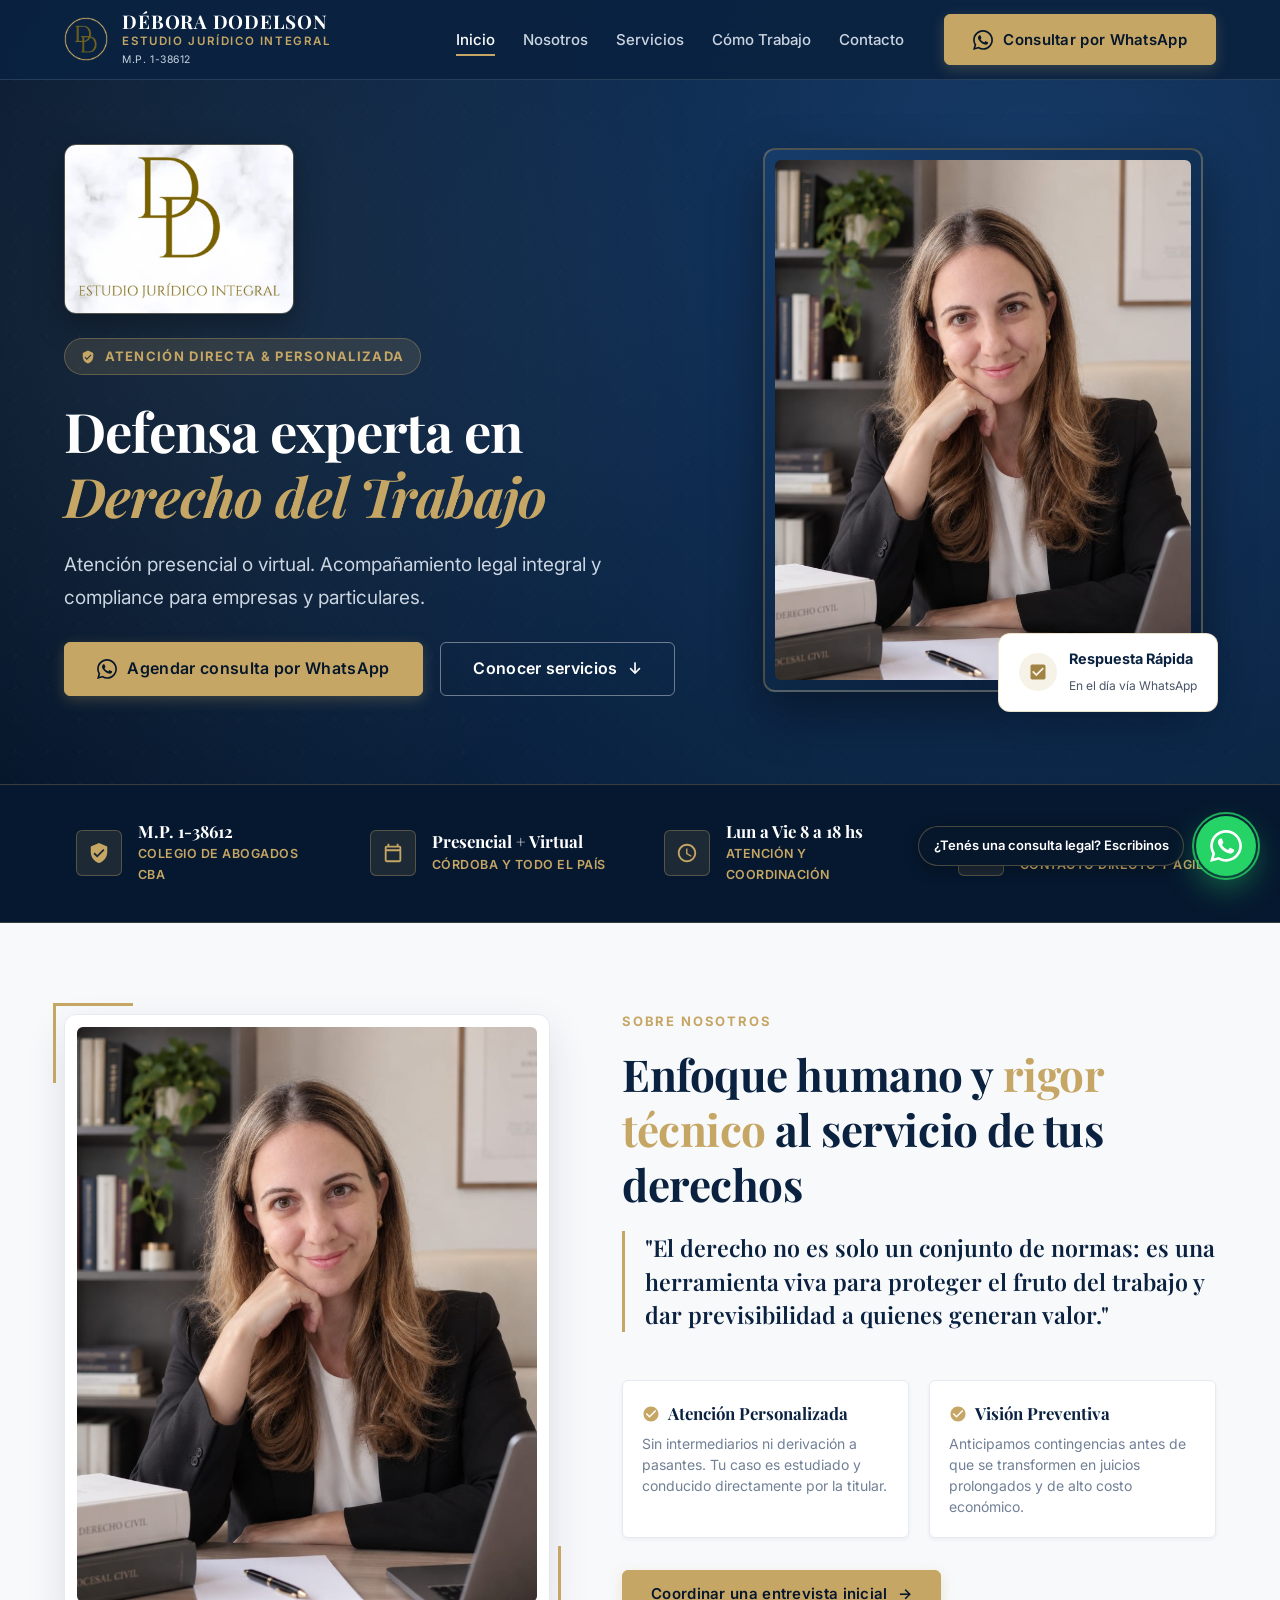
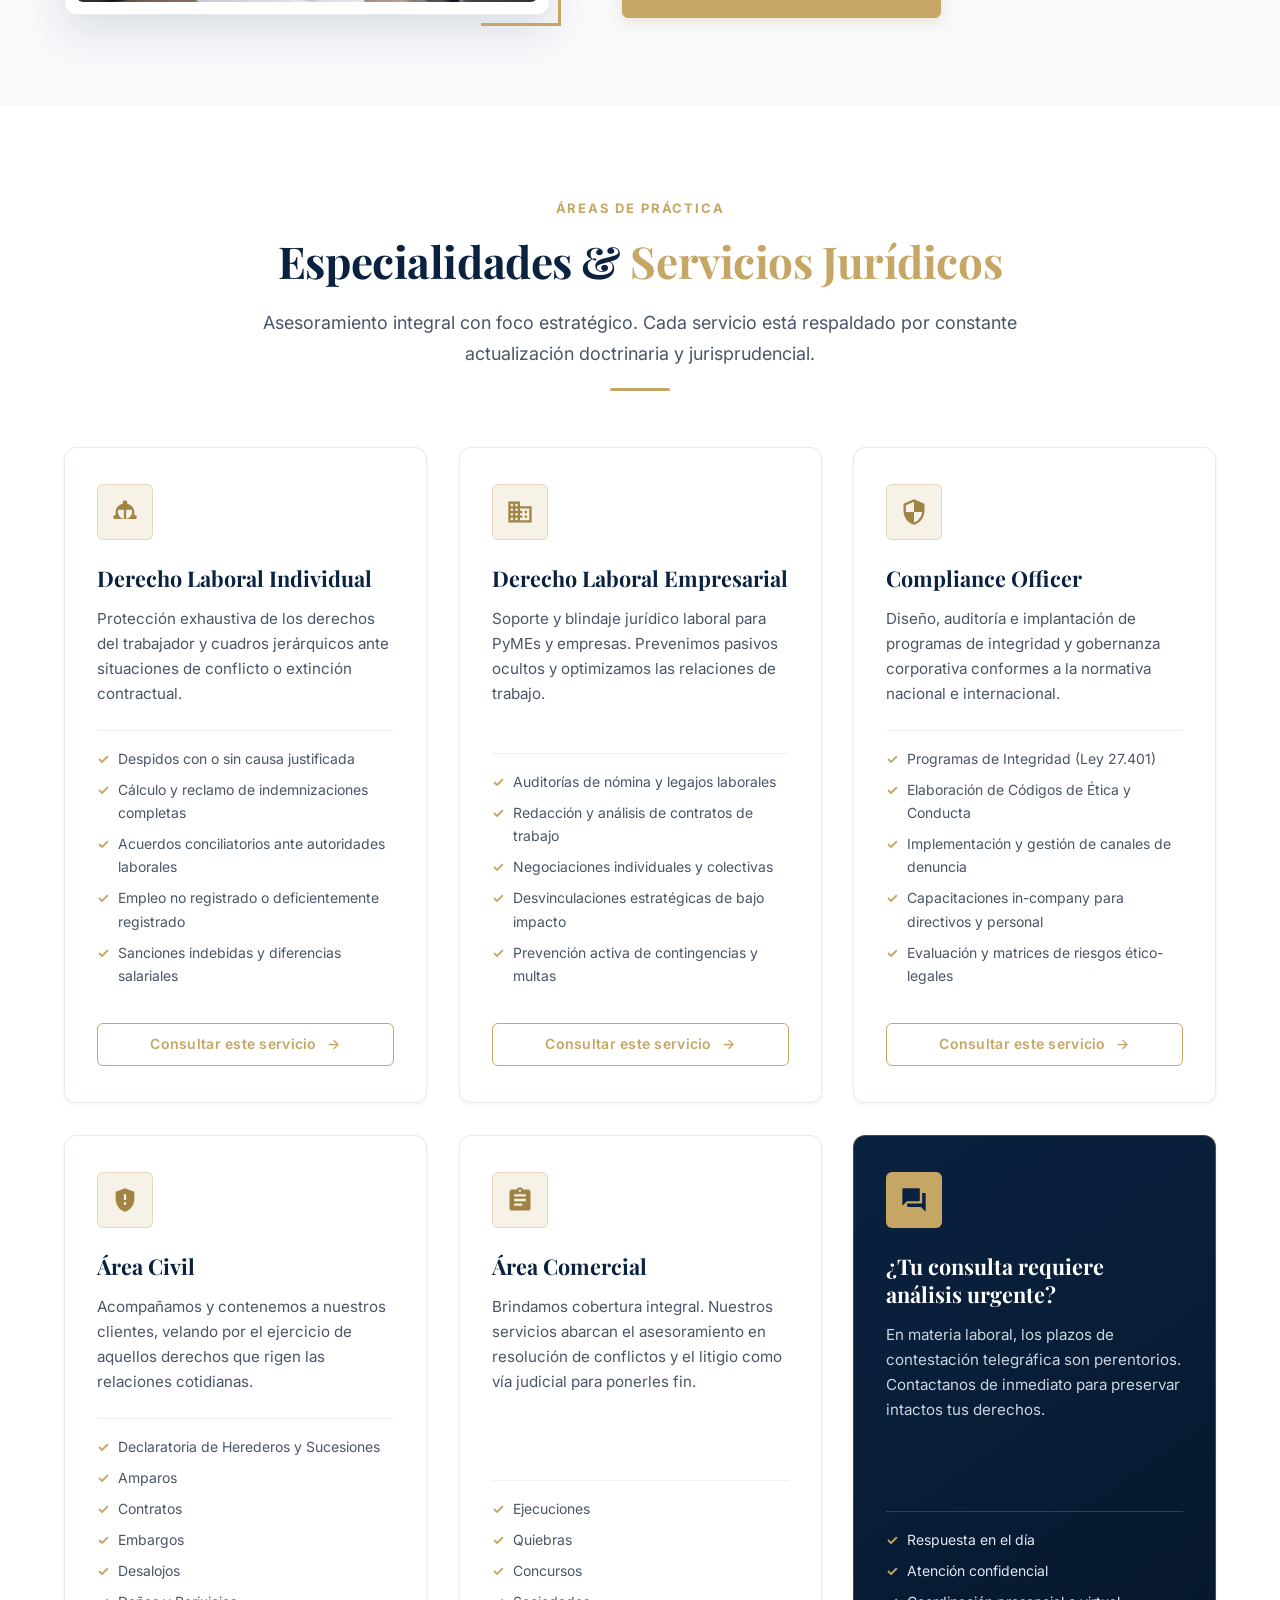
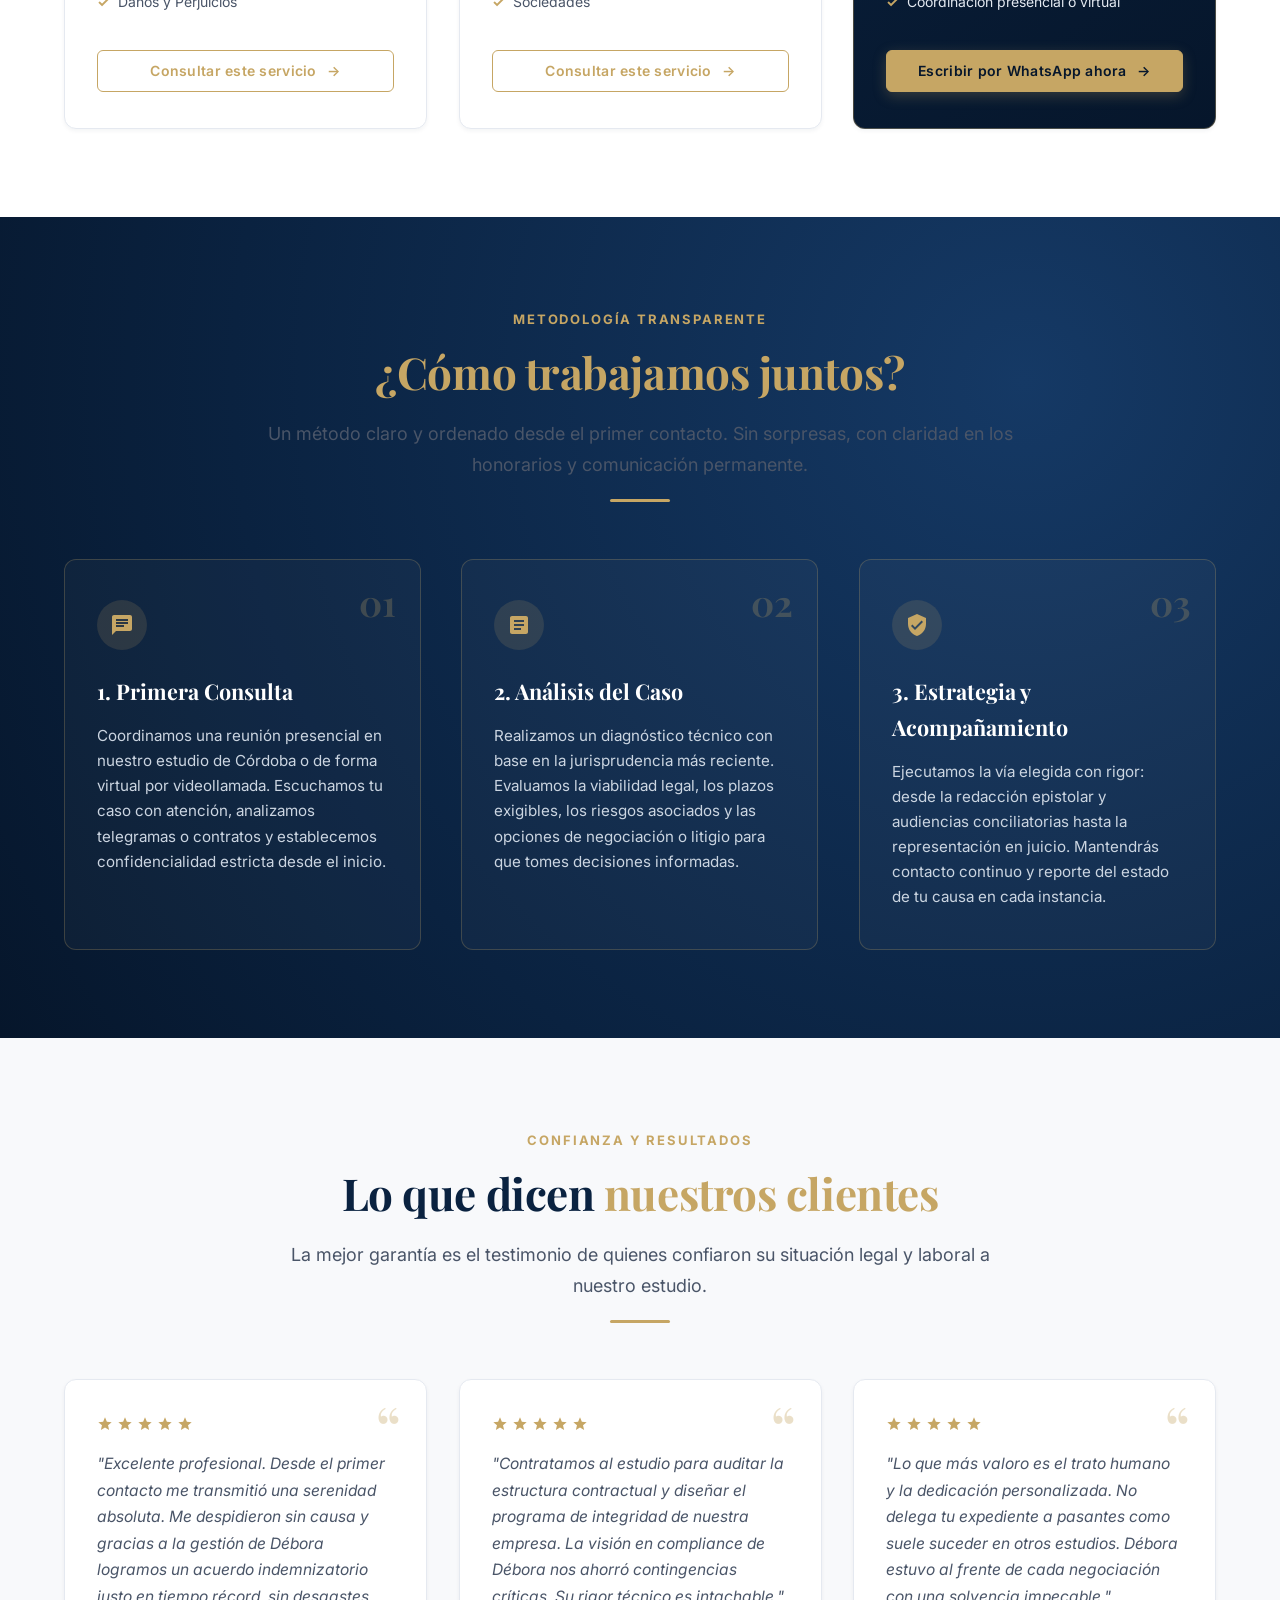
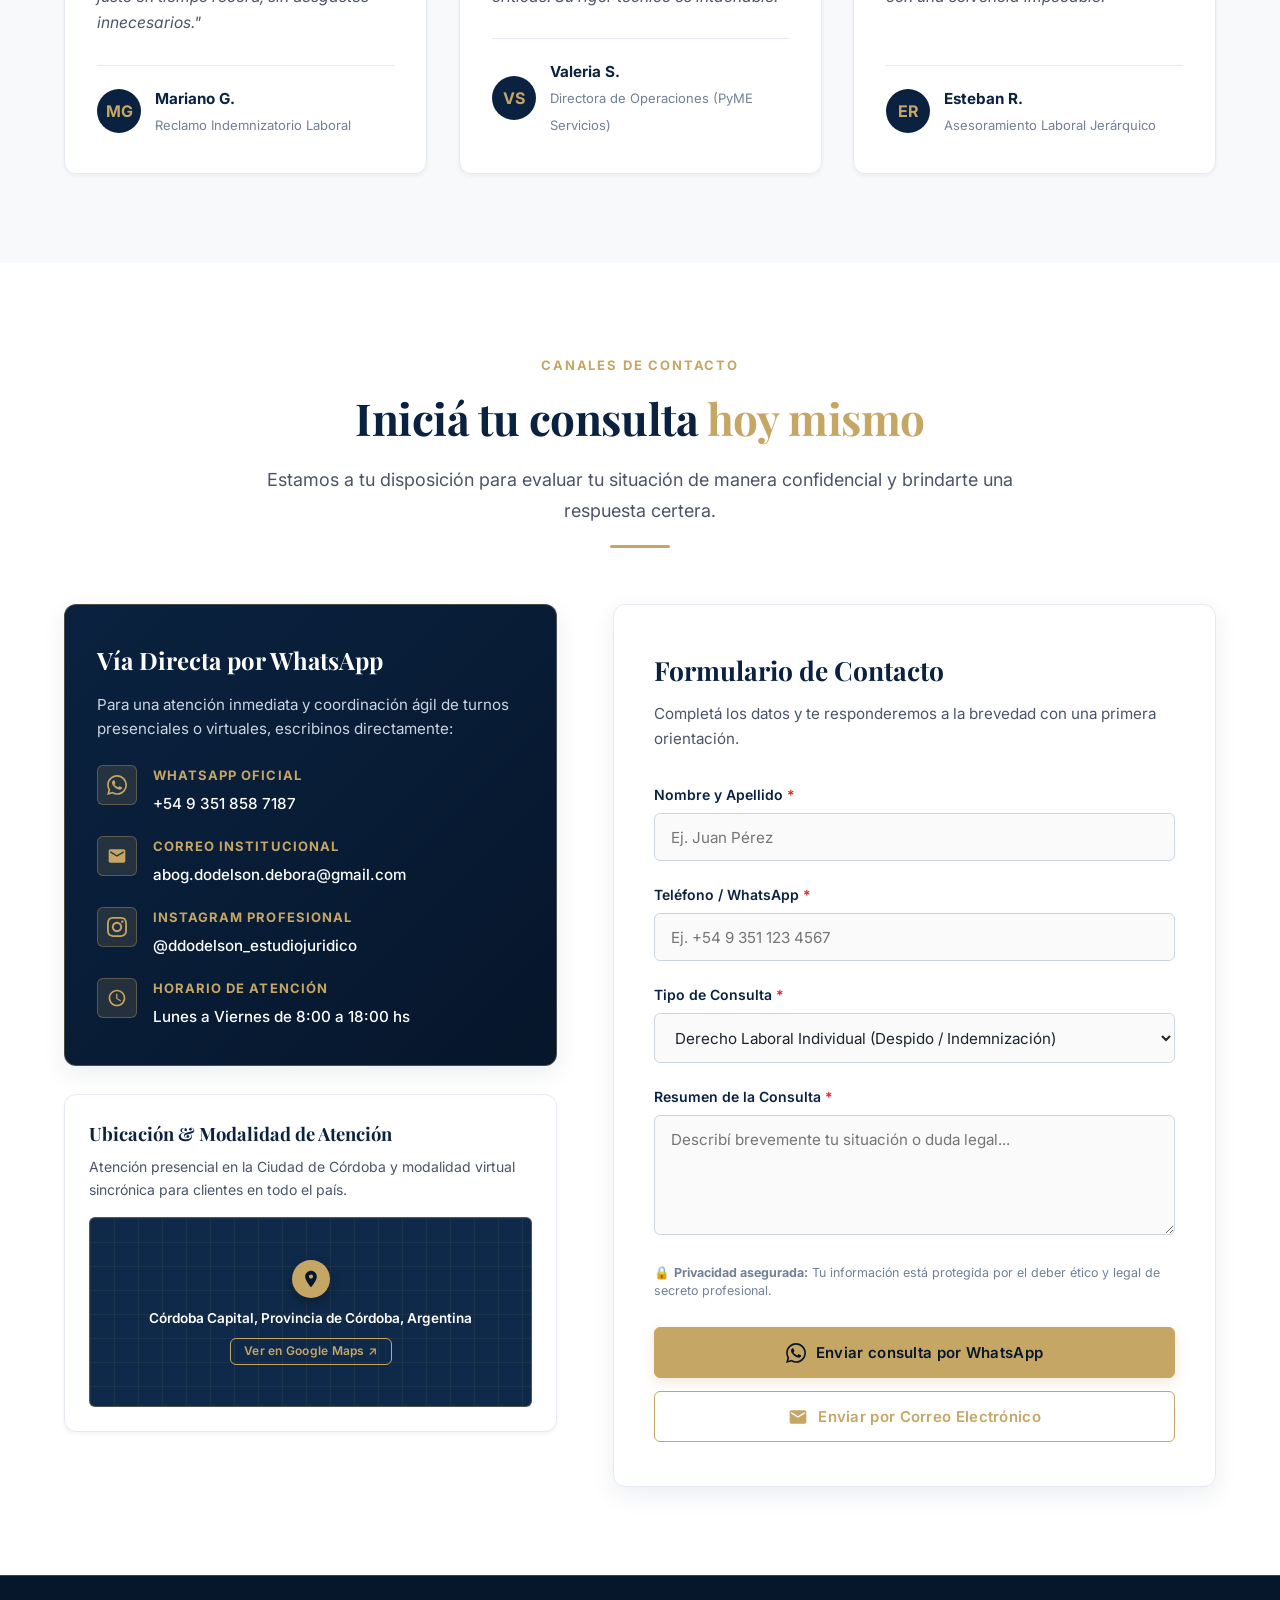
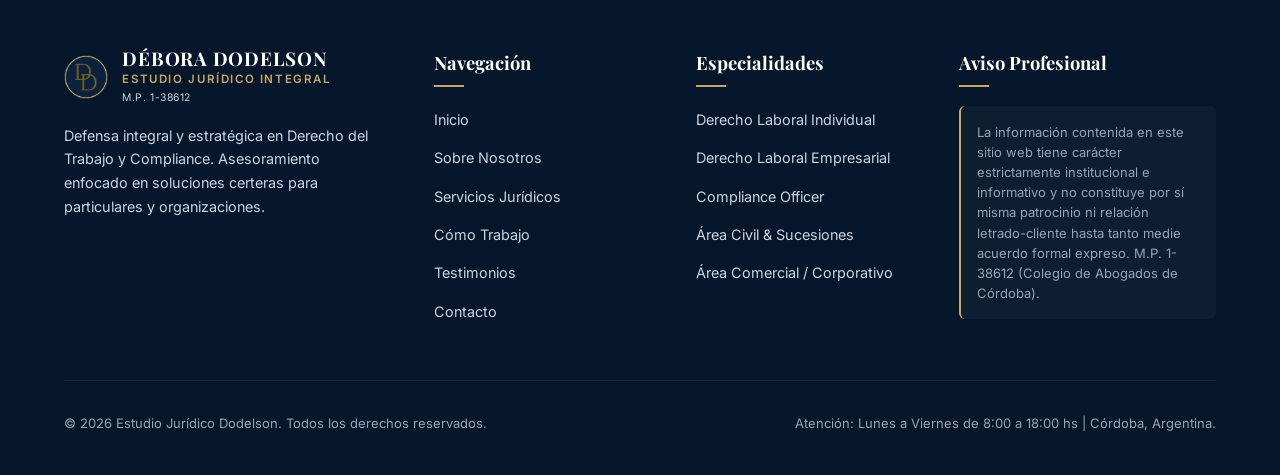
==== index.html @ fc07c08f "fix: optimize header with compact isotipo and embed brand logo in hero" ====
<!DOCTYPE html>
<html lang="es-AR">
<head>
  <meta charset="UTF-8">
  <meta name="viewport" content="width=device-width, initial-scale=1.0">
  <meta http-equiv="X-UA-Compatible" content="IE=edge">
  
  <!-- Primary SEO Meta Tags -->
  <title>Dra. Débora Dodelson | Estudio Jurídico Integral | Derecho del Trabajo & Compliance</title>
  <meta name="title" content="Dra. Débora Dodelson | Estudio Jurídico Integral | Derecho del Trabajo & Compliance">
  <meta name="description" content="Estudio Jurídico Integral en Córdoba. Dra. Débora Dodelson (M.P. 1-38612). Especialista en Derecho del Trabajo y Compliance Officer. Asesoramiento presencial y virtual para particulares y empresas. Consultá por WhatsApp.">
  <meta name="keywords" content="abogada laboralista cordoba, derecho del trabajo cordoba, despidos e indemnizaciones, compliance officer cordoba, debora dodelson abogada, estudio juridico integral cordoba, asesoramiento laboral empresas">
  <meta name="author" content="Estudio Jurídico Dodelson">
  <meta name="robots" content="index, follow">
  <link rel="canonical" href="https://cristoabl.github.io/abogadebo/">

  <!-- Open Graph / WhatsApp / Facebook Preview -->
  <meta property="og:type" content="website">
  <meta property="og:site_name" content="Estudio Jurídico Dodelson">
  <meta property="og:url" content="https://cristoabl.github.io/abogadebo/">
  <meta property="og:title" content="Dra. Débora Dodelson | Estudio Jurídico Integral">
  <meta property="og:description" content="Especialista en Derecho del Trabajo, Compliance, Civil y Comercial. Atención presencial y virtual en Córdoba y todo el país. M.P. 1-38612. Consultá por WhatsApp.">
  <meta property="og:image" content="https://cristoabl.github.io/abogadebo/assets/images/og-image.jpg">
  <meta property="og:image:secure_url" content="https://cristoabl.github.io/abogadebo/assets/images/og-image.jpg">
  <meta property="og:image:type" content="image/jpeg">
  <meta property="og:image:width" content="1200">
  <meta property="og:image:height" content="630">
  <meta property="og:image:alt" content="Dra. Débora Dodelson - Estudio Jurídico Integral">
  <meta property="og:locale" content="es_AR">

  <!-- Twitter Meta -->
  <meta name="twitter:card" content="summary_large_image">
  <meta name="twitter:url" content="https://cristoabl.github.io/abogadebo/">
  <meta name="twitter:title" content="Dra. Débora Dodelson | Estudio Jurídico Integral">
  <meta name="twitter:description" content="Especialista en Derecho del Trabajo, Compliance, Civil y Comercial. M.P. 1-38612. Consultá por WhatsApp.">
  <meta name="twitter:image" content="https://cristoabl.github.io/abogadebo/assets/images/og-image.jpg">

  <!-- Google Fonts: Playfair Display + Inter -->
  <link rel="preconnect" href="https://fonts.googleapis.com">
  <link rel="preconnect" href="https://fonts.gstatic.com" crossorigin>
  <link href="https://fonts.googleapis.com/css2?family=Inter:wght@400;500;600;700&family=Playfair+Display:ital,wght@0,600;0,700;1,500;1,700&display=swap" rel="stylesheet">

  <!-- Main Stylesheet -->
  <link rel="stylesheet" href="css/styles.css?v=1.4">

  <!-- Schema.org Structured Data (LegalService / Attorney) -->
  <script type="application/ld+json">
  {
    "@context": "https://schema.org",
    "@type": "LegalService",
    "name": "Estudio Jurídico Integral - Dra. Débora Dodelson",
    "image": "https://cristoabl.github.io/abogadebo/assets/images/debora-dodelson.jpg",
    "url": "https://cristoabl.github.io/abogadebo/",
    "telephone": "+5493518587187",
    "email": "abog.dodelson.debora@gmail.com",
    "priceRange": "$$",
    "address": {
      "@type": "PostalAddress",
      "addressLocality": "Córdoba",
      "addressRegion": "Córdoba",
      "addressCountry": "AR"
    },
    "geo": {
      "@type": "GeoCoordinates",
      "latitude": -31.420083,
      "longitude": -64.188776
    },
    "openingHoursSpecification": [
      {
        "@type": "OpeningHoursSpecification",
        "dayOfWeek": [
          "Monday",
          "Tuesday",
          "Wednesday",
          "Thursday",
          "Friday"
        ],
        "opens": "08:00",
        "closes": "18:00"
      }
    ],
    "employee": {
      "@type": "Person",
      "name": "Débora Dodelson",
      "jobTitle": "Abogada Especialista en Derecho del Trabajo & Compliance Officer",
      "honorificPrefix": "Dra.",
      "hasCredential": "M.P. 1-38612 (Colegio de Abogados de Córdoba)"
    },
    "sameAs": [
      "https://www.instagram.com/ddodelson_estudiojuridico/",
      "https://wa.me/5493518587187"
    ]
  }
  </script>
</head>
<body>

  <!-- ========================================================================
       1. HEADER FIJO (Logo + Nav Links + CTA WhatsApp)
       ======================================================================== -->
  <header class="site-header" id="site-header">
    <div class="container header-inner">
      <a href="#inicio" class="brand" aria-label="Estudio Jurídico Dodelson - Ir al inicio">
        <img src="assets/images/isotipo-badge.png" alt="Isotipo DD - Débora Dodelson" class="brand-isotipo-img" width="44" height="44" style="width: 44px; height: 44px; max-height: 44px; display: block; flex-shrink: 0;">
        <div class="brand-info">
          <span class="brand-name">DÉBORA DODELSON</span>
          <span class="brand-subtitle">Estudio Jurídico Integral</span>
          <span class="brand-badge">M.P. 1-38612</span>
        </div>
      </a>

      <!-- Navigation & Primary Action -->
      <nav class="main-nav" id="primary-nav" aria-label="Navegación principal">
        <ul class="nav-links">
          <li><a href="#inicio" class="nav-link active">Inicio</a></li>
          <li><a href="#nosotros" class="nav-link">Nosotros</a></li>
          <li><a href="#servicios" class="nav-link">Servicios</a></li>
          <li><a href="#metodologia" class="nav-link">Cómo Trabajo</a></li>
          <li><a href="#contacto" class="nav-link">Contacto</a></li>
        </ul>

        <div class="header-cta">
          <a href="https://wa.me/5493518587187?text=Hola%20D%C3%A9bora%2C%20quiero%20una%20consulta%20legal" 
             target="_blank" 
             rel="noopener noreferrer" 
             class="btn btn-gold"
             title="Consultar por WhatsApp ahora">
            <svg class="btn-icon-svg" viewBox="0 0 24 24" aria-hidden="true">
              <path d="M.057 24l1.687-6.163c-1.041-1.804-1.588-3.849-1.587-5.946.003-6.556 5.338-11.891 11.893-11.891 3.181.001 6.167 1.24 8.413 3.488 2.245 2.248 3.481 5.236 3.48 8.414-.003 6.557-5.338 11.892-11.893 11.892-1.99-.001-3.951-.5-5.688-1.448l-6.305 1.654zm6.597-3.807c1.676.995 3.276 1.591 5.392 1.592 5.448 0 9.886-4.434 9.889-9.885.002-5.462-4.415-9.89-9.881-9.892-5.452 0-9.887 4.434-9.889 9.884-.001 2.225.651 3.891 1.746 5.634l-.999 3.648 3.742-.981zm11.387-5.464c-.074-.124-.272-.198-.57-.347-.297-.149-1.758-.868-2.031-.967-.272-.099-.47-.149-.669.149-.198.297-.768.967-.941 1.165-.173.198-.347.223-.644.074-.297-.149-1.255-.462-2.39-1.475-.883-.788-1.48-1.761-1.653-2.059-.173-.297-.018-.458.13-.606.134-.133.297-.347.446-.521.151-.172.2-.296.3-.495.099-.198.05-.372-.025-.521-.075-.148-.669-1.611-.916-2.206-.242-.579-.487-.501-.669-.51l-.57-.01c-.198 0-.52.074-.792.372s-1.04 1.016-1.04 2.479 1.065 2.876 1.213 3.074c.149.198 2.095 3.2 5.076 4.487.709.306 1.263.489 1.694.626.712.226 1.36.194 1.872.118.571-.085 1.758-.719 2.006-1.413.248-.695.248-1.29.173-1.414z"/>
            </svg>
            <span>Consultar por WhatsApp</span>
          </a>
        </div>
      </nav>

      <!-- Mobile Menu Button -->
      <button class="mobile-toggle" id="mobile-toggle" aria-expanded="false" aria-controls="primary-nav" aria-label="Abrir menú de navegación">
        <svg viewBox="0 0 24 24" aria-hidden="true">
          <path d="M3 6h18v2H3V6zm0 5h18v2H3v-2zm0 5h18v2H3v-2z"/>
        </svg>
      </button>
    </div>
  </header>

  <main id="main-content">
    <!-- ========================================================================
         2. HERO SECTION
         ======================================================================== -->
    <section class="hero-section section-navy-gradient" id="inicio">
      <div class="hero-pattern-overlay"></div>
      <div class="container hero-grid">
        
        <!-- Left Content Column -->
        <div class="hero-content reveal">
          <div class="hero-brand-logo">
            <img src="assets/images/logo-hero.png" alt="Estudio Jurídico Integral - Débora Dodelson" class="hero-brand-img" width="230" height="169" style="max-width: 230px; width: 100%; height: auto; display: block;">
          </div>

          <div class="hero-badge-group">
            <svg class="hero-badge-icon" viewBox="0 0 24 24" aria-hidden="true">
              <path d="M12 1L3 5v6c0 5.55 3.84 10.74 9 12 5.16-1.26 9-6.45 9-12V5l-9-4zm-2 16l-4-4 1.41-1.41L10 14.17l6.59-6.59L18 9l-8 8z"/>
            </svg>
            <span class="hero-badge-text">Atención Directa & Personalizada</span>
          </div>

          <h1 class="hero-title">
            Defensa experta en <em>Derecho del Trabajo</em>
          </h1>

          <p class="hero-subtitle">
            Atención presencial o virtual. Acompañamiento legal integral y compliance para empresas y particulares.
          </p>

          <div class="hero-ctas">
            <a href="https://wa.me/5493518587187?text=Hola%20D%C3%A9bora%2C%20quiero%20agendar%20una%20consulta%20legal" 
               target="_blank" 
               rel="noopener noreferrer" 
               class="btn btn-gold"
               id="hero-cta-whatsapp">
              <svg class="btn-icon-svg" viewBox="0 0 24 24" aria-hidden="true">
                <path d="M.057 24l1.687-6.163c-1.041-1.804-1.588-3.849-1.587-5.946.003-6.556 5.338-11.891 11.893-11.891 3.181.001 6.167 1.24 8.413 3.488 2.245 2.248 3.481 5.236 3.48 8.414-.003 6.557-5.338 11.892-11.893 11.892-1.99-.001-3.951-.5-5.688-1.448l-6.305 1.654zm6.597-3.807c1.676.995 3.276 1.591 5.392 1.592 5.448 0 9.886-4.434 9.889-9.885.002-5.462-4.415-9.89-9.881-9.892-5.452 0-9.887 4.434-9.889 9.884-.001 2.225.651 3.891 1.746 5.634l-.999 3.648 3.742-.981zm11.387-5.464c-.074-.124-.272-.198-.57-.347-.297-.149-1.758-.868-2.031-.967-.272-.099-.47-.149-.669.149-.198.297-.768.967-.941 1.165-.173.198-.347.223-.644.074-.297-.149-1.255-.462-2.39-1.475-.883-.788-1.48-1.761-1.653-2.059-.173-.297-.018-.458.13-.606.134-.133.297-.347.446-.521.151-.172.2-.296.3-.495.099-.198.05-.372-.025-.521-.075-.148-.669-1.611-.916-2.206-.242-.579-.487-.501-.669-.51l-.57-.01c-.198 0-.52.074-.792.372s-1.04 1.016-1.04 2.479 1.065 2.876 1.213 3.074c.149.198 2.095 3.2 5.076 4.487.709.306 1.263.489 1.694.626.712.226 1.36.194 1.872.118.571-.085 1.758-.719 2.006-1.413.248-.695.248-1.29.173-1.414z"/>
              </svg>
              <span>Agendar consulta por WhatsApp</span>
            </a>
            <a href="#servicios" class="btn btn-outline-light">
              <span>Conocer servicios</span>
              <span aria-hidden="true">↓</span>
            </a>
          </div>
        </div>

        <!-- Right Visual Column (Photo Placeholder) -->
        <div class="hero-visual reveal delay-1">
          <div class="hero-photo-wrapper">
            <div class="hero-photo-frame">
              <img src="assets/images/debora-dodelson.jpg" 
                   alt="Dra. Débora Dodelson - Abogada Especialista en Derecho del Trabajo y Compliance" 
                   class="hero-photo-img">
            </div>

            <!-- Floating Trust Badge -->
            <div class="hero-floating-badge">
              <div class="floating-badge-icon">
                <svg viewBox="0 0 24 24" aria-hidden="true">
                  <path d="M19 3H5c-1.1 0-2 .9-2 2v14c0 1.1.9 2 2 2h14c1.1 0 2-.9 2-2V5c0-1.1-.9-2-2-2zm-9 14l-5-5 1.41-1.41L10 14.17l7.59-7.59L19 8l-9 9z"/>
                </svg>
              </div>
              <div class="floating-badge-text">
                <strong>Respuesta Rápida</strong>
                <span>En el día vía WhatsApp</span>
              </div>
            </div>
          </div>
        </div>

      </div>
    </section>

    <!-- ========================================================================
         3. BARRA DE CONFIANZA
         ======================================================================== -->
    <section class="trust-bar-section" aria-label="Credenciales y confianza profesional">
      <div class="container">
        <div class="trust-grid">
          
          <div class="trust-item">
            <div class="trust-icon-box">
              <svg viewBox="0 0 24 24" aria-hidden="true">
                <path d="M12 1L3 5v6c0 5.55 3.84 10.74 9 12 5.16-1.26 9-6.45 9-12V5l-9-4zm-2 16l-4-4 1.41-1.41L10 14.17l6.59-6.59L18 9l-8 8z"/>
              </svg>
            </div>
            <div>
              <div class="trust-label">M.P. 1-38612</div>
              <div class="trust-sublabel">Colegio de Abogados Cba</div>
            </div>
          </div>

          <div class="trust-item">
            <div class="trust-icon-box">
              <svg viewBox="0 0 24 24" aria-hidden="true">
                <path d="M19 4h-1V2h-2v2H8V2H6v2H5c-1.11 0-1.99.9-1.99 2L3 20c0 1.1.89 2 2 2h14c1.1 0 2-.9 2-2V6c0-1.1-.9-2-2-2zm0 16H5V10h14v10zm0-12H5V6h14v2z"/>
              </svg>
            </div>
            <div>
              <div class="trust-label">Presencial + Virtual</div>
              <div class="trust-sublabel">Córdoba y todo el país</div>
            </div>
          </div>

          <div class="trust-item">
            <div class="trust-icon-box">
              <svg viewBox="0 0 24 24" aria-hidden="true">
                <path d="M11.99 2C6.47 2 2 6.48 2 12s4.47 10 9.99 10C17.52 22 22 17.52 22 12S17.52 2 11.99 2zM12 20c-4.42 0-8-3.58-8-8s3.58-8 8-8 8 3.58 8 8-3.58 8-8 8zm.5-13H11v6l5.25 3.15.75-1.23-4.5-2.67z"/>
              </svg>
            </div>
            <div>
              <div class="trust-label">Lun a Vie 8 a 18 hs</div>
              <div class="trust-sublabel">Atención y coordinación</div>
            </div>
          </div>

          <div class="trust-item">
            <div class="trust-icon-box">
              <svg viewBox="0 0 24 24" aria-hidden="true">
                <path d="M20 2H4c-1.1 0-1.99.9-1.99 2L2 22l4-4h14c1.1 0 2-.9 2-2V4c0-1.1-.9-2-2-2zM6 9h12v2H6V9zm8 5H6v-2h8v2zm4-6H6V6h12v2z"/>
              </svg>
            </div>
            <div>
              <div class="trust-label">Respuesta Rápida</div>
              <div class="trust-sublabel">Contacto directo y ágil</div>
            </div>
          </div>

        </div>
      </div>
    </section>

    <!-- ========================================================================
         4. SOBRE NOSOTROS
         ======================================================================== -->
    <section class="section section-light" id="nosotros">
      <div class="container">
        <div class="about-grid">
          
          <!-- Visual / Photo Placeholder -->
          <div class="about-visual reveal">
            <div class="about-photo-frame">
              <img src="assets/images/debora-dodelson.jpg" 
                   alt="Dra. Débora Dodelson en su estudio jurídico" 
                   class="about-photo-img">
            </div>
          </div>

          <!-- Content Column -->
          <div class="about-content reveal delay-1">
            <span class="section-eyebrow">Sobre Nosotros</span>
            <h2 class="section-title">
              Enfoque humano y <span class="text-gold">rigor técnico</span> al servicio de tus derechos
            </h2>
            
            <p class="about-lead">
              "El derecho no es solo un conjunto de normas: es una herramienta viva para proteger el fruto del trabajo y dar previsibilidad a quienes generan valor."
            </p>

            <!-- Key Differentiators vs Generic Firms -->
            <div class="differential-list">
              <div class="diff-card">
                <div class="diff-title">
                  <svg viewBox="0 0 24 24" aria-hidden="true"><path d="M12 2C6.48 2 2 6.48 2 12s4.48 10 10 10 10-4.48 10-10S17.52 2 12 2zm-2 15l-5-5 1.41-1.41L10 14.17l7.59-7.59L19 8l-9 9z"/></svg>
                  <span>Atención Personalizada</span>
                </div>
                <p class="diff-desc">Sin intermediarios ni derivación a pasantes. Tu caso es estudiado y conducido directamente por la titular.</p>
              </div>

              <div class="diff-card">
                <div class="diff-title">
                  <svg viewBox="0 0 24 24" aria-hidden="true"><path d="M12 2C6.48 2 2 6.48 2 12s4.48 10 10 10 10-4.48 10-10S17.52 2 12 2zm-2 15l-5-5 1.41-1.41L10 14.17l7.59-7.59L19 8l-9 9z"/></svg>
                  <span>Visión Preventiva</span>
                </div>
                <p class="diff-desc">Anticipamos contingencias antes de que se transformen en juicios prolongados y de alto costo económico.</p>
              </div>
            </div>

            <div>
              <a href="https://wa.me/5493518587187?text=Hola%20D%C3%A9bora%2C%20estuve%20leyendo%20sobre%20el%20estudio%20y%20me%20gustar%C3%ADa%20hacerte%20una%20consulta" 
                 target="_blank" 
                 rel="noopener noreferrer" 
                 class="btn btn-gold">
                <span>Coordinar una entrevista inicial</span>
                <span aria-hidden="true">→</span>
              </a>
            </div>

          </div>

        </div>
      </div>
    </section>

    <!-- ========================================================================
         5. SERVICIOS (Cards con ícono dorado y CTA individual por WhatsApp)
         ======================================================================== -->
    <section class="section section-white" id="servicios">
      <div class="container">
        
        <div class="section-header reveal">
          <span class="section-eyebrow">Áreas de Práctica</span>
          <h2 class="section-title">Especialidades & <span class="text-gold">Servicios Jurídicos</span></h2>
          <p class="section-desc">
            Asesoramiento integral con foco estratégico. Cada servicio está respaldado por constante actualización doctrinaria y jurisprudencial.
          </p>
          <div class="divider-gold"></div>
        </div>

        <div class="services-grid">
          
          <!-- Servicio 1 -->
          <article class="service-card reveal">
            <div class="service-icon-wrapper">
              <svg viewBox="0 0 24 24" aria-hidden="true">
                <path d="M12 2c1.1 0 2 .9 2 2v1.08c3.39.49 6 3.39 6 6.92v2c0 .55.45 1 1 1s1 .45 1 1v1c0 .55-.45 1-1 1H3c-.55 0-1-.45-1-1v-1c0-.55.45-1 1-1s1-.45 1-1v-2c0-3.53 2.61-6.43 6-6.92V4c0-1.1.9-2 2-2zm-6 8v2c0 2.97 2.16 5.43 5 5.91V10H6zm7 0v7.91c2.84-.48 5-2.94 5-5.91v-2h-5z"/>
              </svg>
            </div>
            <h3 class="service-card-title">Derecho Laboral Individual</h3>
            <p class="service-card-desc">
              Protección exhaustiva de los derechos del trabajador y cuadros jerárquicos ante situaciones de conflicto o extinción contractual.
            </p>
            <ul class="service-item-list">
              <li>Despidos con o sin causa justificada</li>
              <li>Cálculo y reclamo de indemnizaciones completas</li>
              <li>Acuerdos conciliatorios ante autoridades laborales</li>
              <li>Empleo no registrado o deficientemente registrado</li>
              <li>Sanciones indebidas y diferencias salariales</li>
            </ul>
            <a href="https://wa.me/5493518587187?text=Hola%20D%C3%A9bora%2C%20quisiera%20consultar%20sobre%20Derecho%20Laboral%20Individual%20(despidos%2C%20indemnizaciones%2C%20acuerdos)" 
               target="_blank" 
               rel="noopener noreferrer" 
               class="btn btn-outline-gold service-cta-btn">
              <span>Consultar este servicio</span>
              <span aria-hidden="true">→</span>
            </a>
          </article>

          <!-- Servicio 2 -->
          <article class="service-card reveal delay-1">
            <div class="service-icon-wrapper">
              <svg viewBox="0 0 24 24" aria-hidden="true">
                <path d="M12 7V3H2v18h20V7H12zM6 19H4v-2h2v2zm0-4H4v-2h2v2zm0-4H4V9h2v2zm0-4H4V5h2v2zm4 12H8v-2h2v2zm0-4H8v-2h2v2zm0-4H8V9h2v2zm0-4H8V5h2v2zm10 12h-8v-2h2v-2h-2v-2h2v-2h-2V9h8v10zm-2-8h-2v2h2v-2zm0 4h-2v2h2v-2z"/>
              </svg>
            </div>
            <h3 class="service-card-title">Derecho Laboral Empresarial</h3>
            <p class="service-card-desc">
              Soporte y blindaje jurídico laboral para PyMEs y empresas. Prevenimos pasivos ocultos y optimizamos las relaciones de trabajo.
            </p>
            <ul class="service-item-list">
              <li>Auditorías de nómina y legajos laborales</li>
              <li>Redacción y análisis de contratos de trabajo</li>
              <li>Negociaciones individuales y colectivas</li>
              <li>Desvinculaciones estratégicas de bajo impacto</li>
              <li>Prevención activa de contingencias y multas</li>
            </ul>
            <a href="https://wa.me/5493518587187?text=Hola%20D%C3%A9bora%2C%20quisiera%20consultar%20sobre%20Derecho%20Laboral%20Empresarial%20para%20mi%20empresa" 
               target="_blank" 
               rel="noopener noreferrer" 
               class="btn btn-outline-gold service-cta-btn">
              <span>Consultar este servicio</span>
              <span aria-hidden="true">→</span>
            </a>
          </article>

          <!-- Servicio 3 -->
          <article class="service-card reveal delay-2">
            <div class="service-icon-wrapper">
              <svg viewBox="0 0 24 24" aria-hidden="true">
                <path d="M12 1L3 5v6c0 5.55 3.84 10.74 9 12 5.16-1.26 9-6.45 9-12V5l-9-4zm0 10.99h7c-.53 4.12-3.28 7.79-7 8.94V12H5V6.3l7-3.11v8.8z"/>
              </svg>
            </div>
            <h3 class="service-card-title">Compliance Officer</h3>
            <p class="service-card-desc">
              Diseño, auditoría e implantación de programas de integridad y gobernanza corporativa conformes a la normativa nacional e internacional.
            </p>
            <ul class="service-item-list">
              <li>Programas de Integridad (Ley 27.401)</li>
              <li>Elaboración de Códigos de Ética y Conducta</li>
              <li>Implementación y gestión de canales de denuncia</li>
              <li>Capacitaciones in-company para directivos y personal</li>
              <li>Evaluación y matrices de riesgos ético-legales</li>
            </ul>
            <a href="https://wa.me/5493518587187?text=Hola%20D%C3%A9bora%2C%20quisiera%20consultar%20sobre%20servicios%20de%20Compliance%20Officer%20y%20Programas%20de%20Integridad" 
               target="_blank" 
               rel="noopener noreferrer" 
               class="btn btn-outline-gold service-cta-btn">
              <span>Consultar este servicio</span>
              <span aria-hidden="true">→</span>
            </a>
          </article>

          <!-- Servicio 4: Área Civil -->
          <article class="service-card reveal">
            <div class="service-icon-wrapper">
              <svg viewBox="0 0 24 24" aria-hidden="true">
                <path d="M12 2L4 5v6.09c0 5.05 3.41 9.76 8 10.91 4.59-1.15 8-5.86 8-10.91V5l-8-3zm1 14h-2v-2h2v2zm0-4h-2V7h2v5z"/>
              </svg>
            </div>
            <h3 class="service-card-title">Área Civil</h3>
            <p class="service-card-desc">
              Acompañamos y contenemos a nuestros clientes, velando por el ejercicio de aquellos derechos que rigen las relaciones cotidianas.
            </p>
            <ul class="service-item-list">
              <li>Declaratoria de Herederos y Sucesiones</li>
              <li>Amparos</li>
              <li>Contratos</li>
              <li>Embargos</li>
              <li>Desalojos</li>
              <li>Daños y Perjuicios</li>
            </ul>
            <a href="https://wa.me/5493518587187?text=Hola%20D%C3%A9bora%2C%20quisiera%20consultar%20sobre%20el%20%C3%81rea%20Civil%20(Sucesiones%2C%20Contratos%2C%20Desalojos%2C%20Amparos)" 
               target="_blank" 
               rel="noopener noreferrer" 
               class="btn btn-outline-gold service-cta-btn">
              <span>Consultar este servicio</span>
              <span aria-hidden="true">→</span>
            </a>
          </article>

          <!-- Servicio 5: Área Comercial -->
          <article class="service-card reveal delay-1">
            <div class="service-icon-wrapper">
              <svg viewBox="0 0 24 24" aria-hidden="true">
                <path d="M19 3h-4.18C14.4 1.84 13.3 1 12 1c-1.3 0-2.4.84-2.82 2H5c-1.1 0-2 .9-2 2v14c0 1.1.9 2 2 2h14c1.1 0 2-.9 2-2V5c0-1.1-.9-2-2-2zm-7 0c.55 0 1 .45 1 1s-.45 1-1 1-1-.45-1-1 .45-1 1-1zm2 14H7v-2h7v2zm3-4H7v-2h10v2zm0-4H7V7h10v2z"/>
              </svg>
            </div>
            <h3 class="service-card-title">Área Comercial</h3>
            <p class="service-card-desc">
              Brindamos cobertura integral. Nuestros servicios abarcan el asesoramiento en resolución de conflictos y el litigio como vía judicial para ponerles fin.
            </p>
            <ul class="service-item-list">
              <li>Ejecuciones</li>
              <li>Quiebras</li>
              <li>Concursos</li>
              <li>Sociedades</li>
            </ul>
            <a href="https://wa.me/5493518587187?text=Hola%20D%C3%A9bora%2C%20quisiera%20consultar%20sobre%20el%20%C3%81rea%20Comercial%20(Ejecuciones%2C%20Quiebras%2C%20Concursos%2C%20Sociedades)" 
               target="_blank" 
               rel="noopener noreferrer" 
               class="btn btn-outline-gold service-cta-btn">
              <span>Consultar este servicio</span>
              <span aria-hidden="true">→</span>
            </a>
          </article>

          <!-- Card de Consulta Directa Express -->
          <article class="service-card reveal delay-2" style="background: linear-gradient(145deg, #0A2240, #06162B); color: #fff; border-color: var(--color-gold-border);">
            <div class="service-icon-wrapper" style="background-color: var(--color-gold); color: #0A2240;">
              <svg viewBox="0 0 24 24" aria-hidden="true">
                <path d="M21 6h-2v9H6v2c0 .55.45 1 1 1h11l4 4V7c0-.55-.45-1-1-1zm-4 6V3c0-.55-.45-1-1-1H3c-.55 0-1 .45-1 1v14l4-4h10c.55 0 1-.45 1-1z"/>
              </svg>
            </div>
            <h3 class="service-card-title" style="color: #fff;">¿Tu consulta requiere análisis urgente?</h3>
            <p class="service-card-desc" style="color: #CBD5E1;">
              En materia laboral, los plazos de contestación telegráfica son perentorios. Contactanos de inmediato para preservar intactos tus derechos.
            </p>
            <ul class="service-item-list" style="border-top-color: rgba(255,255,255,0.15);">
              <li style="color: #E2E8F0;">Respuesta en el día</li>
              <li style="color: #E2E8F0;">Atención confidencial</li>
              <li style="color: #E2E8F0;">Coordinación presencial o virtual</li>
            </ul>
            <a href="https://wa.me/5493518587187?text=Hola%20D%C3%A9bora%2C%20tengo%20una%20consulta%20laboral%20urgente%20y%20necesito%20asesoramiento" 
               target="_blank" 
               rel="noopener noreferrer" 
               class="btn btn-gold service-cta-btn">
              <span>Escribir por WhatsApp ahora</span>
              <span aria-hidden="true">→</span>
            </a>
          </article>

        </div>
      </div>
    </section>

    <!-- ========================================================================
         6. CÓMO TRABAJO (3 PASOS CLAROS)
         ======================================================================== -->
    <section class="section section-navy-gradient" id="metodologia">
      <div class="container">
        
        <div class="section-header reveal">
          <span class="section-eyebrow">Metodología Transparente</span>
          <h2 class="section-title text-gold">¿Cómo trabajamos juntos?</h2>
          <p class="section-desc">
            Un método claro y ordenado desde el primer contacto. Sin sorpresas, con claridad en los honorarios y comunicación permanente.
          </p>
          <div class="divider-gold"></div>
        </div>

        <div class="steps-grid">
          
          <!-- Paso 1 -->
          <div class="step-card reveal">
            <span class="step-number-badge">01</span>
            <div class="step-icon-box">
              <svg viewBox="0 0 24 24" aria-hidden="true">
                <path d="M20 2H4c-1.1 0-1.99.9-1.99 2L2 22l4-4h14c1.1 0 2-.9 2-2V4c0-1.1-.9-2-2-2zM6 9h12v2H6V9zm8 5H6v-2h8v2zm4-6H6V6h12v2z"/>
              </svg>
            </div>
            <h3 class="step-card-title">1. Primera Consulta</h3>
            <p class="step-card-desc">
              Coordinamos una reunión presencial en nuestro estudio de Córdoba o de forma virtual por videollamada. Escuchamos tu caso con atención, analizamos telegramas o contratos y establecemos confidencialidad estricta desde el inicio.
            </p>
          </div>

          <!-- Paso 2 -->
          <div class="step-card reveal delay-1">
            <span class="step-number-badge">02</span>
            <div class="step-icon-box">
              <svg viewBox="0 0 24 24" aria-hidden="true">
                <path d="M19 3H5c-1.1 0-2 .9-2 2v14c0 1.1.9 2 2 2h14c1.1 0 2-.9 2-2V5c0-1.1-.9-2-2-2zm-5 14H7v-2h7v2zm3-4H7v-2h10v2zm0-4H7V7h10v2z"/>
              </svg>
            </div>
            <h3 class="step-card-title">2. Análisis del Caso</h3>
            <p class="step-card-desc">
              Realizamos un diagnóstico técnico con base en la jurisprudencia más reciente. Evaluamos la viabilidad legal, los plazos exigibles, los riesgos asociados y las opciones de negociación o litigio para que tomes decisiones informadas.
            </p>
          </div>

          <!-- Paso 3 -->
          <div class="step-card reveal delay-2">
            <span class="step-number-badge">03</span>
            <div class="step-icon-box">
              <svg viewBox="0 0 24 24" aria-hidden="true">
                <path d="M12 1L3 5v6c0 5.55 3.84 10.74 9 12 5.16-1.26 9-6.45 9-12V5l-9-4zm-2 16l-4-4 1.41-1.41L10 14.17l6.59-6.59L18 9l-8 8z"/>
              </svg>
            </div>
            <h3 class="step-card-title">3. Estrategia y Acompañamiento</h3>
            <p class="step-card-desc">
              Ejecutamos la vía elegida con rigor: desde la redacción epistolar y audiencias conciliatorias hasta la representación en juicio. Mantendrás contacto continuo y reporte del estado de tu causa en cada instancia.
            </p>
          </div>

        </div>

      </div>
    </section>

    <!-- ========================================================================
         7. TESTIMONIOS (3 Placeholders realistas y creíbles)
         ======================================================================== -->
    <section class="section section-light" id="testimonios">
      <div class="container">
        
        <div class="section-header reveal">
          <span class="section-eyebrow">Confianza y Resultados</span>
          <h2 class="section-title">Lo que dicen <span class="text-gold">nuestros clientes</span></h2>
          <p class="section-desc">
            La mejor garantía es el testimonio de quienes confiaron su situación legal y laboral a nuestro estudio.
          </p>
          <div class="divider-gold"></div>
        </div>

        <div class="testimonials-grid">
          
          <!-- Testimonio 1 -->
          <div class="testimonial-card reveal">
            <span class="quote-icon" aria-hidden="true">“</span>
            <div>
              <div class="testimonial-stars" aria-label="Calificación: 5 de 5 estrellas">
                <svg viewBox="0 0 24 24"><path d="M12 17.27L18.18 21l-1.64-7.03L22 9.24l-7.19-.61L12 2 9.19 8.63 2 9.24l5.46 4.73L5.82 21z"/></svg>
                <svg viewBox="0 0 24 24"><path d="M12 17.27L18.18 21l-1.64-7.03L22 9.24l-7.19-.61L12 2 9.19 8.63 2 9.24l5.46 4.73L5.82 21z"/></svg>
                <svg viewBox="0 0 24 24"><path d="M12 17.27L18.18 21l-1.64-7.03L22 9.24l-7.19-.61L12 2 9.19 8.63 2 9.24l5.46 4.73L5.82 21z"/></svg>
                <svg viewBox="0 0 24 24"><path d="M12 17.27L18.18 21l-1.64-7.03L22 9.24l-7.19-.61L12 2 9.19 8.63 2 9.24l5.46 4.73L5.82 21z"/></svg>
                <svg viewBox="0 0 24 24"><path d="M12 17.27L18.18 21l-1.64-7.03L22 9.24l-7.19-.61L12 2 9.19 8.63 2 9.24l5.46 4.73L5.82 21z"/></svg>
              </div>
              <p class="testimonial-text">
                "Excelente profesional. Desde el primer contacto me transmitió una serenidad absoluta. Me despidieron sin causa y gracias a la gestión de Débora logramos un acuerdo indemnizatorio justo en tiempo récord, sin desgastes innecesarios."
              </p>
            </div>
            <div class="testimonial-author">
              <div class="author-avatar-initials">MG</div>
              <div class="author-info">
                <strong>Mariano G.</strong>
                <span>Reclamo Indemnizatorio Laboral</span>
              </div>
            </div>
          </div>

          <!-- Testimonio 2 -->
          <div class="testimonial-card reveal delay-1">
            <span class="quote-icon" aria-hidden="true">“</span>
            <div>
              <div class="testimonial-stars" aria-label="Calificación: 5 de 5 estrellas">
                <svg viewBox="0 0 24 24"><path d="M12 17.27L18.18 21l-1.64-7.03L22 9.24l-7.19-.61L12 2 9.19 8.63 2 9.24l5.46 4.73L5.82 21z"/></svg>
                <svg viewBox="0 0 24 24"><path d="M12 17.27L18.18 21l-1.64-7.03L22 9.24l-7.19-.61L12 2 9.19 8.63 2 9.24l5.46 4.73L5.82 21z"/></svg>
                <svg viewBox="0 0 24 24"><path d="M12 17.27L18.18 21l-1.64-7.03L22 9.24l-7.19-.61L12 2 9.19 8.63 2 9.24l5.46 4.73L5.82 21z"/></svg>
                <svg viewBox="0 0 24 24"><path d="M12 17.27L18.18 21l-1.64-7.03L22 9.24l-7.19-.61L12 2 9.19 8.63 2 9.24l5.46 4.73L5.82 21z"/></svg>
                <svg viewBox="0 0 24 24"><path d="M12 17.27L18.18 21l-1.64-7.03L22 9.24l-7.19-.61L12 2 9.19 8.63 2 9.24l5.46 4.73L5.82 21z"/></svg>
              </div>
              <p class="testimonial-text">
                "Contratamos al estudio para auditar la estructura contractual y diseñar el programa de integridad de nuestra empresa. La visión en compliance de Débora nos ahorró contingencias críticas. Su rigor técnico es intachable."
              </p>
            </div>
            <div class="testimonial-author">
              <div class="author-avatar-initials">VS</div>
              <div class="author-info">
                <strong>Valeria S.</strong>
                <span>Directora de Operaciones (PyME Servicios)</span>
              </div>
            </div>
          </div>

          <!-- Testimonio 3 -->
          <div class="testimonial-card reveal delay-2">
            <span class="quote-icon" aria-hidden="true">“</span>
            <div>
              <div class="testimonial-stars" aria-label="Calificación: 5 de 5 estrellas">
                <svg viewBox="0 0 24 24"><path d="M12 17.27L18.18 21l-1.64-7.03L22 9.24l-7.19-.61L12 2 9.19 8.63 2 9.24l5.46 4.73L5.82 21z"/></svg>
                <svg viewBox="0 0 24 24"><path d="M12 17.27L18.18 21l-1.64-7.03L22 9.24l-7.19-.61L12 2 9.19 8.63 2 9.24l5.46 4.73L5.82 21z"/></svg>
                <svg viewBox="0 0 24 24"><path d="M12 17.27L18.18 21l-1.64-7.03L22 9.24l-7.19-.61L12 2 9.19 8.63 2 9.24l5.46 4.73L5.82 21z"/></svg>
                <svg viewBox="0 0 24 24"><path d="M12 17.27L18.18 21l-1.64-7.03L22 9.24l-7.19-.61L12 2 9.19 8.63 2 9.24l5.46 4.73L5.82 21z"/></svg>
                <svg viewBox="0 0 24 24"><path d="M12 17.27L18.18 21l-1.64-7.03L22 9.24l-7.19-.61L12 2 9.19 8.63 2 9.24l5.46 4.73L5.82 21z"/></svg>
              </div>
              <p class="testimonial-text">
                "Lo que más valoro es el trato humano y la dedicación personalizada. No delega tu expediente a pasantes como suele suceder en otros estudios. Débora estuvo al frente de cada negociación con una solvencia impecable."
              </p>
            </div>
            <div class="testimonial-author">
              <div class="author-avatar-initials">ER</div>
              <div class="author-info">
                <strong>Esteban R.</strong>
                <span>Asesoramiento Laboral Jerárquico</span>
              </div>
            </div>
          </div>

        </div>

      </div>
    </section>

    <!-- ========================================================================
         8. CONTACTO (WhatsApp destacado, formulario con derivación y mapa placeholder)
         ======================================================================== -->
    <section class="section section-white" id="contacto">
      <div class="container">
        
        <div class="section-header reveal">
          <span class="section-eyebrow">Canales de Contacto</span>
          <h2 class="section-title">Iniciá tu consulta <span class="text-gold">hoy mismo</span></h2>
          <p class="section-desc">
            Estamos a tu disposición para evaluar tu situación de manera confidencial y brindarte una respuesta certera.
          </p>
          <div class="divider-gold"></div>
        </div>

        <div class="contact-grid">
          
          <!-- Info Panel & Map Placeholder -->
          <div class="contact-info-panel reveal">
            
            <div class="contact-highlight-box">
              <h3>Vía Directa por WhatsApp</h3>
              <p>
                Para una atención inmediata y coordinación ágil de turnos presenciales o virtuales, escribinos directamente:
              </p>
              
              <div class="contact-channels-list">
                
                <div class="channel-item">
                  <div class="channel-icon">
                    <svg viewBox="0 0 24 24" aria-hidden="true">
                      <path d="M.057 24l1.687-6.163c-1.041-1.804-1.588-3.849-1.587-5.946.003-6.556 5.338-11.891 11.893-11.891 3.181.001 6.167 1.24 8.413 3.488 2.245 2.248 3.481 5.236 3.48 8.414-.003 6.557-5.338 11.892-11.893 11.892-1.99-.001-3.951-.5-5.688-1.448l-6.305 1.654zm6.597-3.807c1.676.995 3.276 1.591 5.392 1.592 5.448 0 9.886-4.434 9.889-9.885.002-5.462-4.415-9.89-9.881-9.892-5.452 0-9.887 4.434-9.889 9.884-.001 2.225.651 3.891 1.746 5.634l-.999 3.648 3.742-.981zm11.387-5.464c-.074-.124-.272-.198-.57-.347-.297-.149-1.758-.868-2.031-.967-.272-.099-.47-.149-.669.149-.198.297-.768.967-.941 1.165-.173.198-.347.223-.644.074-.297-.149-1.255-.462-2.39-1.475-.883-.788-1.48-1.761-1.653-2.059-.173-.297-.018-.458.13-.606.134-.133.297-.347.446-.521.151-.172.2-.296.3-.495.099-.198.05-.372-.025-.521-.075-.148-.669-1.611-.916-2.206-.242-.579-.487-.501-.669-.51l-.57-.01c-.198 0-.52.074-.792.372s-1.04 1.016-1.04 2.479 1.065 2.876 1.213 3.074c.149.198 2.095 3.2 5.076 4.487.709.306 1.263.489 1.694.626.712.226 1.36.194 1.872.118.571-.085 1.758-.719 2.006-1.413.248-.695.248-1.29.173-1.414z"/>
                    </svg>
                  </div>
                  <div class="channel-content">
                    <strong>WhatsApp Oficial</strong>
                    <a href="https://wa.me/5493518587187?text=Hola%20D%C3%A9bora%2C%20quiero%20una%20consulta%20legal" target="_blank" rel="noopener noreferrer">
                      +54 9 351 858 7187
                    </a>
                  </div>
                </div>

                <div class="channel-item">
                  <div class="channel-icon">
                    <svg viewBox="0 0 24 24" aria-hidden="true">
                      <path d="M20 4H4c-1.1 0-1.99.9-1.99 2L2 18c0 1.1.9 2 2 2h16c1.1 0 2-.9 2-2V6c0-1.1-.9-2-2-2zm0 4l-8 5-8-5V6l8 5 8-5v2z"/>
                    </svg>
                  </div>
                  <div class="channel-content">
                    <strong>Correo Institucional</strong>
                    <a href="mailto:abog.dodelson.debora@gmail.com">abog.dodelson.debora@gmail.com</a>
                  </div>
                </div>

                <div class="channel-item">
                  <div class="channel-icon">
                    <svg viewBox="0 0 24 24" aria-hidden="true">
                      <path d="M12 2.163c3.204 0 3.584.012 4.85.07 3.252.148 4.771 1.691 4.919 4.919.058 1.265.069 1.645.069 4.849 0 3.205-.012 3.584-.069 4.849-.149 3.225-1.664 4.771-4.919 4.919-1.266.058-1.644.07-4.85.07-3.204 0-3.584-.012-4.849-.07-3.26-.149-4.771-1.699-4.919-4.92-.058-1.265-.07-1.644-.07-4.849 0-3.204.013-3.583.07-4.849.149-3.227 1.664-4.771 4.919-4.919 1.266-.057 1.645-.069 4.849-.069zm0-2.163c-3.259 0-3.667.014-4.947.072-4.358.2-6.78 2.618-6.98 6.98-.059 1.281-.073 1.689-.073 4.948 0 3.259.014 3.668.072 4.948.2 4.358 2.618 6.78 6.98 6.98 1.281.058 1.689.072 4.948.072 3.259 0 3.668-.014 4.948-.072 4.354-.2 6.782-2.618 6.979-6.98.059-1.28.073-1.689.073-4.948 0-3.259-.014-3.667-.072-4.947-.196-4.354-2.617-6.78-6.979-6.98-1.281-.059-1.69-.073-4.949-.073zm0 5.838c-3.403 0-6.162 2.759-6.162 6.162s2.759 6.163 6.162 6.163 6.162-2.759 6.162-6.163c0-3.403-2.759-6.162-6.162-6.162zm0 10.162c-2.209 0-4-1.79-4-4 0-2.209 1.791-4 4-4s4 1.791 4 4c0 2.21-1.791 4-4 4zm6.406-11.845c-.796 0-1.441.645-1.441 1.44s.645 1.44 1.441 1.44c.795 0 1.439-.645 1.439-1.44s-.644-1.44-1.439-1.44z"/>
                    </svg>
                  </div>
                  <div class="channel-content">
                    <strong>Instagram Profesional</strong>
                    <a href="https://www.instagram.com/ddodelson_estudiojuridico/" target="_blank" rel="noopener noreferrer">
                      @ddodelson_estudiojuridico
                    </a>
                  </div>
                </div>

                <div class="channel-item">
                  <div class="channel-icon">
                    <svg viewBox="0 0 24 24" aria-hidden="true">
                      <path d="M11.99 2C6.47 2 2 6.48 2 12s4.47 10 9.99 10C17.52 22 22 17.52 22 12S17.52 2 11.99 2zM12 20c-4.42 0-8-3.58-8-8s3.58-8 8-8 8 3.58 8 8-3.58 8-8 8zm.5-13H11v6l5.25 3.15.75-1.23-4.5-2.67z"/>
                    </svg>
                  </div>
                  <div class="channel-content">
                    <strong>Horario de Atención</strong>
                    <span>Lunes a Viernes de 8:00 a 18:00 hs</span>
                  </div>
                </div>

              </div>
            </div>

            <!-- Mapa Placeholder Córdoba -->
            <div class="map-card-placeholder">
              <h4>Ubicación & Modalidad de Atención</h4>
              <p>Atención presencial en la Ciudad de Córdoba y modalidad virtual sincrónica para clientes en todo el país.</p>
              
              <div class="map-visual-box">
                <div class="map-pin-icon">
                  <svg viewBox="0 0 24 24" aria-hidden="true">
                    <path d="M12 2C8.13 2 5 5.13 5 9c0 5.25 7 13 7 13s7-7.75 7-13c0-3.87-3.13-7-7-7zm0 9.5c-1.38 0-2.5-1.12-2.5-2.5s1.12-2.5 2.5-2.5 2.5 1.12 2.5 2.5-1.12 2.5-2.5 2.5z"/>
                  </svg>
                </div>
                <span>Córdoba Capital, Provincia de Córdoba, Argentina</span>
                <a href="https://maps.google.com/?q=Cordoba+Argentina" target="_blank" rel="noopener noreferrer" class="btn btn-outline-gold map-link-btn">
                  Ver en Google Maps ↗
                </a>
              </div>
            </div>

          </div>

          <!-- Form Column -->
          <div class="contact-form-card reveal delay-1">
            <div class="form-header">
              <h3>Formulario de Contacto</h3>
              <p>Completá los datos y te responderemos a la brevedad con una primera orientación.</p>
            </div>

            <div id="form-success-alert" class="form-alert alert-success" role="alert"></div>
            <div id="form-error-alert" class="form-alert alert-error" role="alert"></div>

            <form id="consultation-form" novalidate>
              <div class="form-group">
                <label for="form-name" class="form-label">Nombre y Apellido <span class="req">*</span></label>
                <input type="text" id="form-name" name="name" class="form-control" placeholder="Ej. Juan Pérez" required>
              </div>

              <div class="form-group">
                <label for="form-phone" class="form-label">Teléfono / WhatsApp <span class="req">*</span></label>
                <input type="tel" id="form-phone" name="phone" class="form-control" placeholder="Ej. +54 9 351 123 4567" required>
              </div>

              <div class="form-group">
                <label for="form-type" class="form-label">Tipo de Consulta <span class="req">*</span></label>
                <select id="form-type" name="consultation_type" class="form-control" required>
                  <option value="Derecho Laboral Individual (Despido / Indemnización)">Derecho Laboral Individual (Despido / Indemnización)</option>
                  <option value="Derecho Laboral Empresarial / PyMEs">Derecho Laboral Empresarial / PyMEs</option>
                  <option value="Compliance Officer / Programas de Integridad">Compliance Officer / Programas de Integridad</option>
                  <option value="Área Civil (Sucesiones / Contratos / Desalojos / Amparos)">Área Civil (Sucesiones / Contratos / Desalojos / Amparos)</option>
                  <option value="Área Comercial (Ejecuciones / Concursos / Quiebras / Sociedades)">Área Comercial (Ejecuciones / Concursos / Quiebras / Sociedades)</option>
                  <option value="Asesoramiento Preventivo y Litigio">Asesoramiento Preventivo y Litigio</option>
                  <option value="Otra Consulta Legal">Otra Consulta Legal</option>
                </select>
              </div>

              <div class="form-group">
                <label for="form-message" class="form-label">Resumen de la Consulta <span class="req">*</span></label>
                <textarea id="form-message" name="message" class="form-control" rows="4" placeholder="Describí brevemente tu situación o duda legal..." required></textarea>
              </div>

              <p class="form-disclaimer">
                🔒 <strong>Privacidad asegurada:</strong> Tu información está protegida por el deber ético y legal de secreto profesional.
              </p>

              <div class="form-actions">
                <button type="submit" class="btn btn-gold" id="btn-send-whatsapp">
                  <svg class="btn-icon-svg" viewBox="0 0 24 24" aria-hidden="true">
                    <path d="M.057 24l1.687-6.163c-1.041-1.804-1.588-3.849-1.587-5.946.003-6.556 5.338-11.891 11.893-11.891 3.181.001 6.167 1.24 8.413 3.488 2.245 2.248 3.481 5.236 3.48 8.414-.003 6.557-5.338 11.892-11.893 11.892-1.99-.001-3.951-.5-5.688-1.448l-6.305 1.654zm6.597-3.807c1.676.995 3.276 1.591 5.392 1.592 5.448 0 9.886-4.434 9.889-9.885.002-5.462-4.415-9.89-9.881-9.892-5.452 0-9.887 4.434-9.889 9.884-.001 2.225.651 3.891 1.746 5.634l-.999 3.648 3.742-.981zm11.387-5.464c-.074-.124-.272-.198-.57-.347-.297-.149-1.758-.868-2.031-.967-.272-.099-.47-.149-.669.149-.198.297-.768.967-.941 1.165-.173.198-.347.223-.644.074-.297-.149-1.255-.462-2.39-1.475-.883-.788-1.48-1.761-1.653-2.059-.173-.297-.018-.458.13-.606.134-.133.297-.347.446-.521.151-.172.2-.296.3-.495.099-.198.05-.372-.025-.521-.075-.148-.669-1.611-.916-2.206-.242-.579-.487-.501-.669-.51l-.57-.01c-.198 0-.52.074-.792.372s-1.04 1.016-1.04 2.479 1.065 2.876 1.213 3.074c.149.198 2.095 3.2 5.076 4.487.709.306 1.263.489 1.694.626.712.226 1.36.194 1.872.118.571-.085 1.758-.719 2.006-1.413.248-.695.248-1.29.173-1.414z"/>
                  </svg>
                  <span>Enviar consulta por WhatsApp</span>
                </button>
                <button type="button" class="btn btn-outline-gold" id="btn-send-email">
                  <svg class="btn-icon-svg" viewBox="0 0 24 24" aria-hidden="true">
                    <path d="M20 4H4c-1.1 0-1.99.9-1.99 2L2 18c0 1.1.9 2 2 2h16c1.1 0 2-.9 2-2V6c0-1.1-.9-2-2-2zm0 4l-8 5-8-5V6l8 5 8-5v2z"/>
                  </svg>
                  <span>Enviar por Correo Electrónico</span>
                </button>
              </div>
            </form>
          </div>

        </div>

      </div>
    </section>
  </main>

  <!-- ========================================================================
       9. FOOTER INSTITUCIONAL
       ======================================================================== -->
  <footer class="site-footer">
    <div class="container">
      <div class="footer-grid">
        
        <!-- Columna 1: Brand & Bio -->
        <div class="footer-brand">
          <div class="brand">
            <img src="assets/images/isotipo-badge.png" alt="Logo Estudio Jurídico Dodelson" class="brand-isotipo-img" width="44" height="44" style="width: 44px; height: 44px; max-height: 44px; display: block; flex-shrink: 0;">
            <div class="brand-info">
              <span class="brand-name">DÉBORA DODELSON</span>
              <span class="brand-subtitle">Estudio Jurídico Integral</span>
              <span class="brand-badge">M.P. 1-38612</span>
            </div>
          </div>
          <p>
            Defensa integral y estratégica en Derecho del Trabajo y Compliance. Asesoramiento enfocado en soluciones certeras para particulares y organizaciones.
          </p>
        </div>

        <!-- Columna 2: Navegación Rápida -->
        <div>
          <h4 class="footer-column-title">Navegación</h4>
          <ul class="footer-links">
            <li><a href="#inicio">Inicio</a></li>
            <li><a href="#nosotros">Sobre Nosotros</a></li>
            <li><a href="#servicios">Servicios Jurídicos</a></li>
            <li><a href="#metodologia">Cómo Trabajo</a></li>
            <li><a href="#testimonios">Testimonios</a></li>
            <li><a href="#contacto">Contacto</a></li>
          </ul>
        </div>

        <!-- Columna 3: Áreas Principales -->
        <div>
          <h4 class="footer-column-title">Especialidades</h4>
          <ul class="footer-links">
            <li><a href="#servicios">Derecho Laboral Individual</a></li>
            <li><a href="#servicios">Derecho Laboral Empresarial</a></li>
            <li><a href="#servicios">Compliance Officer</a></li>
            <li><a href="#servicios">Área Civil & Sucesiones</a></li>
            <li><a href="#servicios">Área Comercial / Corporativo</a></li>
          </ul>
        </div>

        <!-- Columna 4: Legales y Ética -->
        <div>
          <h4 class="footer-column-title">Aviso Profesional</h4>
          <div class="footer-legal-notice">
            La información contenida en este sitio web tiene carácter estrictamente institucional e informativo y no constituye por sí misma patrocinio ni relación letrado-cliente hasta tanto medie acuerdo formal expreso. M.P. 1-38612 (Colegio de Abogados de Córdoba).
          </div>
        </div>

      </div>

      <!-- Footer Bottom -->
      <div class="footer-bottom">
        <div>
          © 2026 Estudio Jurídico Dodelson. Todos los derechos reservados.
        </div>
        <div>
          Atención: Lunes a Viernes de 8:00 a 18:00 hs | Córdoba, Argentina.
        </div>
      </div>
    </div>
  </footer>

  <!-- ========================================================================
       10. BOTÓN FLOTANTE DE WHATSAPP (Siempre Visible)
       ======================================================================== -->
  <div class="whatsapp-float-container">
    <div class="whatsapp-tooltip">¿Tenés una consulta legal? Escribinos</div>
    <a href="https://wa.me/5493518587187?text=Hola%20D%C3%A9bora%2C%20quiero%20una%20consulta%20legal" 
       target="_blank" 
       rel="noopener noreferrer" 
       class="whatsapp-float-btn"
       aria-label="Contactar a la Dra. Débora Dodelson por WhatsApp">
      <svg viewBox="0 0 24 24" aria-hidden="true">
        <path d="M.057 24l1.687-6.163c-1.041-1.804-1.588-3.849-1.587-5.946.003-6.556 5.338-11.891 11.893-11.891 3.181.001 6.167 1.24 8.413 3.488 2.245 2.248 3.481 5.236 3.48 8.414-.003 6.557-5.338 11.892-11.893 11.892-1.99-.001-3.951-.5-5.688-1.448l-6.305 1.654zm6.597-3.807c1.676.995 3.276 1.591 5.392 1.592 5.448 0 9.886-4.434 9.889-9.885.002-5.462-4.415-9.89-9.881-9.892-5.452 0-9.887 4.434-9.889 9.884-.001 2.225.651 3.891 1.746 5.634l-.999 3.648 3.742-.981zm11.387-5.464c-.074-.124-.272-.198-.57-.347-.297-.149-1.758-.868-2.031-.967-.272-.099-.47-.149-.669.149-.198.297-.768.967-.941 1.165-.173.198-.347.223-.644.074-.297-.149-1.255-.462-2.39-1.475-.883-.788-1.48-1.761-1.653-2.059-.173-.297-.018-.458.13-.606.134-.133.297-.347.446-.521.151-.172.2-.296.3-.495.099-.198.05-.372-.025-.521-.075-.148-.669-1.611-.916-2.206-.242-.579-.487-.501-.669-.51l-.57-.01c-.198 0-.52.074-.792.372s-1.04 1.016-1.04 2.479 1.065 2.876 1.213 3.074c.149.198 2.095 3.2 5.076 4.487.709.306 1.263.489 1.694.626.712.226 1.36.194 1.872.118.571-.085 1.758-.719 2.006-1.413.248-.695.248-1.29.173-1.414z"/>
      </svg>
    </a>
  </div>

  <!-- Interactive Scripts -->
  <script src="js/main.js"></script>
</body>
</html>
---- css/styles.css ----
/* ==========================================================================
   ESTUDIO JURÍDICO INTEGRAL - DRA. DÉBORA DODELSON
   Design System & Stylesheet (High-Conversion Professional Landing Page)
   Palette: Deep Navy (#0A2240), Gold (#C6A664), Crisp White (#FFFFFF)
   Typography: Playfair Display (Serif) + Inter (Sans-Serif)
   ========================================================================== */

/* --- Custom Properties & Design Tokens --- */
:root {
  --color-navy: #0A2240;
  --color-navy-dark: #06162B;
  --color-navy-light: #123258;
  --color-navy-subtle: #0E2A4E;
  
  --color-gold: #C6A664;
  --color-gold-hover: #D8B978;
  --color-gold-dark: #A18343;
  --color-gold-light: #F4EEDF;
  --color-gold-alpha: rgba(198, 166, 100, 0.15);
  --color-gold-border: rgba(198, 166, 100, 0.35);

  --color-whatsapp: #25D366;
  --color-whatsapp-hover: #20BA5A;
  --color-whatsapp-dark: #128C7E;

  --color-white: #FFFFFF;
  --color-bg-light: #F8F9FB;
  --color-bg-card: #FFFFFF;
  --color-border-light: #E5E9F0;
  --color-border-subtle: rgba(255, 255, 255, 0.12);

  --color-text-main: #1C2430;
  --color-text-secondary: #4A5568;
  --color-text-muted: #718096;
  --color-text-white: #FFFFFF;
  --color-text-white-muted: #CBD5E1;

  --font-serif: 'Playfair Display', Georgia, Cambria, 'Times New Roman', serif;
  --font-sans: 'Inter', -apple-system, BlinkMacSystemFont, 'Segoe UI', Roboto, Helvetica, Arial, sans-serif;

  --radius-sm: 6px;
  --radius-md: 12px;
  --radius-lg: 20px;
  --radius-full: 9999px;

  --shadow-sm: 0 2px 4px rgba(10, 34, 64, 0.05);
  --shadow-md: 0 8px 24px rgba(10, 34, 64, 0.08);
  --shadow-lg: 0 16px 40px rgba(10, 34, 64, 0.12);
  --shadow-gold: 0 10px 25px rgba(198, 166, 100, 0.35);
  --shadow-floating: 0 12px 30px rgba(37, 211, 102, 0.4);

  --transition-fast: 0.2s ease;
  --transition-normal: 0.3s cubic-bezier(0.16, 1, 0.3, 1);
  --transition-slow: 0.5s cubic-bezier(0.16, 1, 0.3, 1);

  --container-max: 1200px;
  --header-height: 80px;
}

/* --- Global Reset & Box Sizing --- */
*, *::before, *::after {
  box-sizing: border-box;
  margin: 0;
  padding: 0;
}

html {
  scroll-behavior: smooth;
  scroll-padding-top: var(--header-height);
  font-size: 16px;
  -webkit-text-size-adjust: 100%;
}

body {
  font-family: var(--font-sans);
  color: var(--color-text-main);
  background-color: var(--color-bg-light);
  line-height: 1.65;
  overflow-x: hidden;
  text-rendering: optimizeLegibility;
  -webkit-font-smoothing: antialiased;
}

img {
  max-width: 100%;
  height: auto;
  display: block;
}

a {
  color: inherit;
  text-decoration: none;
  transition: color var(--transition-fast), border-color var(--transition-fast);
}

button, input, textarea, select {
  font-family: inherit;
  font-size: inherit;
}

/* --- Container & Layout Utilities --- */
.container {
  width: 100%;
  max-width: var(--container-max);
  margin-left: auto;
  margin-right: auto;
  padding-left: 1.5rem;
  padding-right: 1.5rem;
}

.section {
  padding-top: 5.5rem;
  padding-bottom: 5.5rem;
  position: relative;
}

@media (max-width: 768px) {
  .section {
    padding-top: 4rem;
    padding-bottom: 4rem;
  }
}

.section-dark {
  background-color: var(--color-navy);
  color: var(--color-text-white);
}

.section-navy-gradient {
  background: radial-gradient(circle at 80% 20%, #153965 0%, var(--color-navy) 65%, var(--color-navy-dark) 100%);
  color: var(--color-text-white);
}

.section-light {
  background-color: var(--color-bg-light);
}

.section-white {
  background-color: var(--color-white);
}

/* --- Section Headings --- */
.section-header {
  text-align: center;
  max-width: 760px;
  margin: 0 auto 3.5rem auto;
}

.section-eyebrow {
  display: inline-block;
  font-family: var(--font-sans);
  font-size: 0.8125rem;
  font-weight: 700;
  text-transform: uppercase;
  letter-spacing: 0.14em;
  color: var(--color-gold);
  margin-bottom: 0.85rem;
  position: relative;
}

.section-title {
  font-family: var(--font-serif);
  font-size: clamp(2rem, 3.5vw, 2.75rem);
  font-weight: 700;
  line-height: 1.25;
  color: var(--color-navy);
  margin-bottom: 1.25rem;
  letter-spacing: -0.01em;
}

.section-dark .section-title,
.section-navy-gradient .section-title {
  color: var(--color-text-white);
}

.section-title.text-gold,
.section-title span.text-gold,
.text-gold {
  color: var(--color-gold) !important;
}

.section-desc {
  font-size: 1.125rem;
  color: var(--color-text-secondary);
  line-height: 1.7;
}

.section-dark .section-desc {
  color: var(--color-text-white-muted);
}

.divider-gold {
  width: 60px;
  height: 3px;
  background-color: var(--color-gold);
  margin: 1.2rem auto 0 auto;
  border-radius: 2px;
}

/* --- Buttons --- */
.btn {
  display: inline-flex;
  align-items: center;
  justify-content: center;
  gap: 0.65rem;
  font-family: var(--font-sans);
  font-size: 0.9375rem;
  font-weight: 600;
  letter-spacing: 0.02em;
  padding: 0.9rem 1.75rem;
  border-radius: var(--radius-sm);
  border: 1px solid transparent;
  cursor: pointer;
  transition: all var(--transition-normal);
  text-align: center;
  line-height: 1.2;
}

.btn-gold {
  background-color: var(--color-gold);
  color: var(--color-navy-dark);
  border-color: var(--color-gold);
  box-shadow: 0 4px 14px rgba(198, 166, 100, 0.25);
}

.btn-gold:hover, .btn-gold:focus {
  background-color: var(--color-gold-hover);
  border-color: var(--color-gold-hover);
  color: var(--color-navy-dark);
  transform: translateY(-2px);
  box-shadow: var(--shadow-gold);
}

.btn-outline-gold {
  background-color: transparent;
  color: var(--color-gold);
  border-color: var(--color-gold);
}

.btn-outline-gold:hover, .btn-outline-gold:focus {
  background-color: var(--color-gold);
  color: var(--color-navy-dark);
  transform: translateY(-2px);
}

.btn-outline-light {
  background-color: transparent;
  color: var(--color-text-white);
  border-color: rgba(255, 255, 255, 0.4);
}

.btn-outline-light:hover, .btn-outline-light:focus {
  background-color: rgba(255, 255, 255, 0.1);
  border-color: var(--color-text-white);
  transform: translateY(-2px);
}

.btn-whatsapp {
  background-color: var(--color-whatsapp);
  color: var(--color-white);
  border-color: var(--color-whatsapp);
  font-weight: 700;
}

.btn-whatsapp:hover, .btn-whatsapp:focus {
  background-color: var(--color-whatsapp-hover);
  border-color: var(--color-whatsapp-hover);
  transform: translateY(-2px);
  box-shadow: 0 6px 20px rgba(37, 211, 102, 0.35);
}

.btn-icon-svg {
  width: 20px;
  height: 20px;
  flex-shrink: 0;
  fill: currentColor;
}

/* ==========================================================================
   1. FIXED HEADER
   ========================================================================== */
.site-header {
  position: fixed;
  top: 0;
  left: 0;
  right: 0;
  width: 100%;
  height: var(--header-height);
  background-color: rgba(10, 34, 64, 0.94);
  backdrop-filter: blur(12px);
  -webkit-backdrop-filter: blur(12px);
  border-bottom: 1px solid var(--color-border-subtle);
  z-index: 100;
  transition: background-color var(--transition-normal), box-shadow var(--transition-normal);
}

.site-header.scrolled {
  background-color: rgba(6, 22, 43, 0.98);
  box-shadow: 0 4px 20px rgba(0, 0, 0, 0.3);
  border-bottom-color: rgba(198, 166, 100, 0.2);
}

.header-inner {
  display: flex;
  align-items: center;
  justify-content: space-between;
  height: 100%;
}

/* Brand / Logo */
.brand {
  display: flex;
  align-items: center;
  gap: 0.9rem;
}

.brand-monogram {
  width: 44px;
  height: 44px;
  background: linear-gradient(135deg, var(--color-gold) 0%, var(--color-gold-dark) 100%);
  color: var(--color-navy-dark);
  font-family: var(--font-serif);
  font-weight: 700;
  font-size: 1.25rem;
  letter-spacing: -0.03em;
  display: flex;
  align-items: center;
  justify-content: center;
  border-radius: var(--radius-sm);
  box-shadow: 0 2px 8px rgba(0, 0, 0, 0.25);
  border: 1px solid rgba(255, 255, 255, 0.2);
  flex-shrink: 0;
}

.brand-isotipo-img,
.brand-logo-img {
  width: 44px;
  height: 44px;
  max-width: 44px;
  max-height: 44px;
  object-fit: contain;
  flex-shrink: 0;
  display: block;
}

.hero-brand-logo {
  margin-bottom: 1.5rem;
  display: block;
}

.hero-brand-img {
  width: 230px;
  max-width: 100%;
  height: auto;
  border-radius: var(--radius-md);
  border: 1px solid var(--color-gold-border);
  box-shadow: 0 10px 30px rgba(0, 0, 0, 0.35);
  display: block;
}

.brand-info {
  display: flex;
  flex-direction: column;
}

.brand-name {
  font-family: var(--font-serif);
  font-size: 1.18rem;
  font-weight: 700;
  color: var(--color-text-white);
  letter-spacing: 0.04em;
  line-height: 1.15;
}

.brand-subtitle {
  font-size: 0.72rem;
  text-transform: uppercase;
  letter-spacing: 0.14em;
  color: var(--color-gold);
  font-weight: 600;
}

.brand-badge {
  font-size: 0.65rem;
  color: var(--color-text-white-muted);
  letter-spacing: 0.05em;
}

/* Desktop Nav */
.main-nav {
  display: flex;
  align-items: center;
  gap: 2rem;
}

.nav-links {
  display: flex;
  align-items: center;
  list-style: none;
  gap: 1.75rem;
}

.nav-link {
  font-size: 0.9375rem;
  font-weight: 500;
  color: var(--color-text-white-muted);
  position: relative;
  padding: 0.4rem 0;
  transition: color var(--transition-fast);
}

.nav-link::after {
  content: '';
  position: absolute;
  bottom: 0;
  left: 0;
  width: 0%;
  height: 2px;
  background-color: var(--color-gold);
  transition: width var(--transition-normal);
}

.nav-link:hover, .nav-link.active {
  color: var(--color-text-white);
}

.nav-link:hover::after, .nav-link.active::after {
  width: 100%;
}

.header-cta {
  margin-left: 0.5rem;
}

/* Mobile Hamburger Toggle */
.mobile-toggle {
  display: none;
  background: none;
  border: none;
  cursor: pointer;
  padding: 0.5rem;
  color: var(--color-text-white);
}

.mobile-toggle svg {
  width: 28px;
  height: 28px;
  fill: currentColor;
}

@media (max-width: 991px) {
  .mobile-toggle {
    display: block;
  }

  .main-nav {
    position: fixed;
    top: var(--header-height);
    left: 0;
    right: 0;
    background-color: var(--color-navy-dark);
    flex-direction: column;
    align-items: stretch;
    padding: 2rem 1.5rem 2.5rem 1.5rem;
    gap: 1.5rem;
    border-bottom: 2px solid var(--color-gold-border);
    box-shadow: 0 16px 30px rgba(0, 0, 0, 0.4);
    transform: translateY(-120%);
    opacity: 0;
    pointer-events: none;
    transition: transform var(--transition-normal), opacity var(--transition-normal);
  }

  .main-nav.is-open {
    transform: translateY(0);
    opacity: 1;
    pointer-events: all;
  }

  .nav-links {
    flex-direction: column;
    align-items: flex-start;
    gap: 1.25rem;
    width: 100%;
  }

  .nav-link {
    font-size: 1.1rem;
    width: 100%;
    display: block;
  }

  .header-cta {
    margin-left: 0;
    width: 100%;
  }

  .header-cta .btn {
    width: 100%;
  }
}

/* ==========================================================================
   2. HERO SECTION
   ========================================================================== */
.hero-section {
  padding-top: calc(var(--header-height) + 4rem);
  padding-bottom: 5.5rem;
  position: relative;
  overflow: hidden;
}

.hero-pattern-overlay {
  position: absolute;
  top: 0;
  left: 0;
  right: 0;
  bottom: 0;
  background-image: 
    radial-gradient(rgba(198, 166, 100, 0.07) 1px, transparent 1px),
    radial-gradient(circle at 15% 40%, rgba(198, 166, 100, 0.08) 0%, transparent 45%);
  background-size: 32px 32px, 100% 100%;
  pointer-events: none;
  z-index: 1;
}

.hero-grid {
  display: grid;
  grid-template-columns: 1.15fr 0.85fr;
  gap: 3.5rem;
  align-items: center;
  position: relative;
  z-index: 2;
}

@media (max-width: 991px) {
  .hero-grid {
    grid-template-columns: 1fr;
    gap: 3rem;
  }
}

.hero-content {
  display: flex;
  flex-direction: column;
}

.hero-badge-group {
  display: inline-flex;
  align-items: center;
  gap: 0.6rem;
  background-color: var(--color-gold-alpha);
  border: 1px solid var(--color-gold-border);
  padding: 0.45rem 1rem;
  border-radius: var(--radius-full);
  margin-bottom: 1.5rem;
  align-self: flex-start;
}

.hero-badge-icon {
  width: 14px;
  height: 14px;
  fill: var(--color-gold);
}

.hero-badge-text {
  font-size: 0.8125rem;
  font-weight: 700;
  text-transform: uppercase;
  letter-spacing: 0.1em;
  color: var(--color-gold);
}

.hero-title {
  font-family: var(--font-serif);
  font-size: clamp(2.35rem, 4.4vw, 3.4rem);
  font-weight: 700;
  line-height: 1.18;
  color: var(--color-text-white);
  margin-bottom: 1.35rem;
  letter-spacing: -0.015em;
}

.hero-title em {
  font-style: italic;
  color: var(--color-gold);
}

.hero-subtitle {
  font-size: 1.1875rem;
  color: var(--color-text-white-muted);
  line-height: 1.7;
  margin-bottom: 1.75rem;
  max-width: 600px;
}

.hero-credentials-bar {
  display: flex;
  flex-wrap: wrap;
  align-items: center;
  gap: 0.75rem 1.25rem;
  padding: 0.85rem 1.1rem;
  background-color: rgba(255, 255, 255, 0.05);
  border-left: 3px solid var(--color-gold);
  border-radius: 0 var(--radius-sm) var(--radius-sm) 0;
  margin-bottom: 2.25rem;
  font-size: 0.875rem;
  color: var(--color-text-white);
}

.cred-item {
  display: inline-flex;
  align-items: center;
  gap: 0.5rem;
  font-weight: 600;
}

.cred-bullet {
  color: var(--color-gold);
  font-size: 1.2rem;
  line-height: 1;
}

.hero-ctas {
  display: flex;
  flex-wrap: wrap;
  align-items: center;
  gap: 1.1rem;
}

.hero-ctas .btn {
  padding: 1rem 2rem;
  font-size: 1rem;
}

/* Hero Visual / Card */
.hero-visual {
  position: relative;
  display: flex;
  justify-content: center;
}

.hero-photo-wrapper {
  position: relative;
  width: 100%;
  max-width: 440px;
}

.hero-photo-frame {
  position: relative;
  background: linear-gradient(145deg, #163C6A, #081B34);
  border: 2px solid var(--color-gold-border);
  border-radius: var(--radius-md);
  padding: 10px;
  box-shadow: 0 20px 50px rgba(0, 0, 0, 0.4);
  overflow: hidden;
}

.hero-photo-img,
.about-photo-img {
  width: 100%;
  height: auto;
  aspect-ratio: 4 / 5;
  object-fit: cover;
  object-position: center 20%;
  border-radius: calc(var(--radius-md) - 6px);
  display: block;
}

.photo-placeholder {
  aspect-ratio: 4 / 5;
  background: linear-gradient(180deg, #183D69 0%, #0D274A 100%);
  border-radius: calc(var(--radius-md) - 6px);
  display: flex;
  flex-direction: column;
  align-items: center;
  justify-content: center;
  padding: 2rem;
  text-align: center;
  position: relative;
  border: 1px dashed rgba(198, 166, 100, 0.4);
}

.placeholder-avatar-icon {
  width: 90px;
  height: 90px;
  border-radius: var(--radius-full);
  background-color: var(--color-gold-alpha);
  border: 2px solid var(--color-gold);
  display: flex;
  align-items: center;
  justify-content: center;
  margin-bottom: 1.25rem;
  color: var(--color-gold);
}

.placeholder-avatar-icon svg {
  width: 48px;
  height: 48px;
  fill: currentColor;
}

.placeholder-tag {
  display: inline-block;
  background-color: var(--color-gold);
  color: var(--color-navy-dark);
  font-size: 0.75rem;
  font-weight: 800;
  letter-spacing: 0.12em;
  padding: 0.25rem 0.75rem;
  border-radius: var(--radius-full);
  margin-bottom: 0.75rem;
  text-transform: uppercase;
}

.placeholder-title {
  font-family: var(--font-serif);
  font-size: 1.35rem;
  color: var(--color-text-white);
  font-weight: 700;
  margin-bottom: 0.35rem;
}

.placeholder-subtitle {
  font-size: 0.875rem;
  color: var(--color-gold);
  font-weight: 600;
  margin-bottom: 0.75rem;
}

.placeholder-note {
  font-size: 0.78rem;
  color: var(--color-text-white-muted);
  line-height: 1.4;
  max-width: 260px;
}

/* Floating Trust Pill on Hero */
.hero-floating-badge {
  position: absolute;
  bottom: -20px;
  right: -15px;
  background-color: var(--color-white);
  color: var(--color-navy);
  border: 1px solid var(--color-gold-border);
  padding: 0.85rem 1.25rem;
  border-radius: var(--radius-md);
  box-shadow: var(--shadow-lg);
  display: flex;
  align-items: center;
  gap: 0.75rem;
  z-index: 3;
}

@media (max-width: 480px) {
  .hero-floating-badge {
    bottom: -15px;
    right: 10px;
    padding: 0.65rem 0.9rem;
  }
}

.floating-badge-icon {
  width: 38px;
  height: 38px;
  background-color: var(--color-gold-alpha);
  border-radius: var(--radius-full);
  display: flex;
  align-items: center;
  justify-content: center;
  color: var(--color-gold-dark);
  flex-shrink: 0;
}

.floating-badge-icon svg {
  width: 20px;
  height: 20px;
  fill: currentColor;
}

.floating-badge-text strong {
  display: block;
  font-size: 0.9rem;
  font-weight: 700;
  color: var(--color-navy);
}

.floating-badge-text span {
  font-size: 0.75rem;
  color: var(--color-text-secondary);
}

/* ==========================================================================
   3. BARRA DE CONFIANZA (TRUST BAR)
   ========================================================================== */
.trust-bar-section {
  background-color: #06182F;
  border-top: 1px solid rgba(198, 166, 100, 0.25);
  border-bottom: 1px solid rgba(198, 166, 100, 0.25);
  padding: 1.75rem 0;
  position: relative;
  z-index: 10;
}

.trust-grid {
  display: grid;
  grid-template-columns: repeat(4, 1fr);
  gap: 1.5rem;
  align-items: center;
}

@media (max-width: 991px) {
  .trust-grid {
    grid-template-columns: repeat(2, 1fr);
    gap: 1.5rem;
  }
}

@media (max-width: 575px) {
  .trust-grid {
    grid-template-columns: 1fr;
    gap: 1.2rem;
  }
}

.trust-item {
  display: flex;
  align-items: center;
  gap: 1rem;
  padding: 0.5rem 0.75rem;
}

.trust-icon-box {
  width: 46px;
  height: 46px;
  background: rgba(198, 166, 100, 0.12);
  border: 1px solid var(--color-gold-border);
  border-radius: var(--radius-sm);
  display: flex;
  align-items: center;
  justify-content: center;
  color: var(--color-gold);
  flex-shrink: 0;
}

.trust-icon-box svg {
  width: 22px;
  height: 22px;
  fill: currentColor;
}

.trust-label {
  font-family: var(--font-serif);
  font-size: 1.05rem;
  font-weight: 700;
  color: var(--color-text-white);
  line-height: 1.2;
  margin-bottom: 0.2rem;
}

.trust-sublabel {
  font-size: 0.78rem;
  color: var(--color-gold);
  letter-spacing: 0.04em;
  text-transform: uppercase;
  font-weight: 600;
}

/* ==========================================================================
   4. SOBRE NOSOTROS (ABOUT SECTION)
   ========================================================================== */
.about-grid {
  display: grid;
  grid-template-columns: 0.9fr 1.1fr;
  gap: 4.5rem;
  align-items: center;
}

@media (max-width: 991px) {
  .about-grid {
    grid-template-columns: 1fr;
    gap: 3rem;
  }
}

.about-visual {
  position: relative;
}

.about-photo-frame {
  position: relative;
  background-color: var(--color-white);
  border: 1px solid var(--color-border-light);
  border-radius: var(--radius-md);
  padding: 12px;
  box-shadow: var(--shadow-lg);
}

.about-photo-frame::before {
  content: '';
  position: absolute;
  top: -12px;
  left: -12px;
  width: 80px;
  height: 80px;
  border-top: 3px solid var(--color-gold);
  border-left: 3px solid var(--color-gold);
  pointer-events: none;
}

.about-photo-frame::after {
  content: '';
  position: absolute;
  bottom: -12px;
  right: -12px;
  width: 80px;
  height: 80px;
  border-bottom: 3px solid var(--color-gold);
  border-right: 3px solid var(--color-gold);
  pointer-events: none;
}

.about-photo-placeholder {
  aspect-ratio: 4 / 5;
  background: linear-gradient(135deg, #0D2647 0%, #06162B 100%);
  border-radius: calc(var(--radius-md) - 6px);
  display: flex;
  flex-direction: column;
  align-items: center;
  justify-content: center;
  padding: 2rem;
  text-align: center;
  border: 1px dashed rgba(198, 166, 100, 0.4);
}

.about-content {
  display: flex;
  flex-direction: column;
}

.about-lead {
  font-family: var(--font-serif);
  font-size: 1.45rem;
  line-height: 1.45;
  color: var(--color-navy);
  font-weight: 600;
  margin-bottom: 1.5rem;
  border-left: 3px solid var(--color-gold);
  padding-left: 1.25rem;
}

.about-paragraph {
  font-size: 1.05rem;
  color: var(--color-text-secondary);
  line-height: 1.8;
  margin-bottom: 1.25rem;
}

.differential-list {
  display: grid;
  grid-template-columns: 1fr 1fr;
  gap: 1.25rem;
  margin-top: 1.5rem;
  margin-bottom: 2rem;
}

@media (max-width: 575px) {
  .differential-list {
    grid-template-columns: 1fr;
  }
}

.diff-card {
  background-color: var(--color-white);
  border: 1px solid var(--color-border-light);
  border-radius: var(--radius-sm);
  padding: 1.2rem;
  box-shadow: var(--shadow-sm);
  transition: transform var(--transition-fast), border-color var(--transition-fast);
}

.diff-card:hover {
  transform: translateY(-3px);
  border-color: var(--color-gold);
}

.diff-title {
  font-family: var(--font-serif);
  font-size: 1.05rem;
  font-weight: 700;
  color: var(--color-navy);
  margin-bottom: 0.35rem;
  display: flex;
  align-items: center;
  gap: 0.5rem;
}

.diff-title svg {
  width: 18px;
  height: 18px;
  fill: var(--color-gold);
  flex-shrink: 0;
}

.diff-desc {
  font-size: 0.875rem;
  color: var(--color-text-muted);
  line-height: 1.5;
}

/* ==========================================================================
   5. SERVICIOS (SERVICES SECTION)
   ========================================================================== */
.services-grid {
  display: grid;
  grid-template-columns: repeat(3, 1fr);
  gap: 2rem;
}

@media (max-width: 991px) {
  .services-grid {
    grid-template-columns: repeat(2, 1fr);
  }
}

@media (max-width: 680px) {
  .services-grid {
    grid-template-columns: 1fr;
  }
}

.service-card {
  background-color: var(--color-white);
  border-radius: var(--radius-md);
  border: 1px solid var(--color-border-light);
  padding: 2.25rem 2rem;
  box-shadow: var(--shadow-sm);
  display: flex;
  flex-direction: column;
  transition: transform var(--transition-normal), box-shadow var(--transition-normal), border-color var(--transition-normal);
  position: relative;
  overflow: hidden;
}

.service-card::before {
  content: '';
  position: absolute;
  top: 0;
  left: 0;
  right: 0;
  height: 4px;
  background-color: transparent;
  transition: background-color var(--transition-fast);
}

.service-card:hover {
  transform: translateY(-6px);
  box-shadow: var(--shadow-lg);
  border-color: var(--color-gold-border);
}

.service-card:hover::before {
  background-color: var(--color-gold);
}

.service-icon-wrapper {
  width: 56px;
  height: 56px;
  background-color: var(--color-gold-alpha);
  border: 1px solid var(--color-gold-border);
  border-radius: var(--radius-sm);
  display: flex;
  align-items: center;
  justify-content: center;
  color: var(--color-gold-dark);
  margin-bottom: 1.5rem;
  transition: background-color var(--transition-fast), color var(--transition-fast);
}

.service-card:hover .service-icon-wrapper {
  background-color: var(--color-gold);
  color: var(--color-navy-dark);
}

.service-icon-wrapper svg {
  width: 28px;
  height: 28px;
  fill: currentColor;
}

.service-card-title {
  font-family: var(--font-serif);
  font-size: 1.35rem;
  font-weight: 700;
  color: var(--color-navy);
  margin-bottom: 0.85rem;
  line-height: 1.3;
}

.service-card-desc {
  font-size: 0.95rem;
  color: var(--color-text-secondary);
  line-height: 1.65;
  margin-bottom: 1.5rem;
  flex-grow: 1;
}

.service-item-list {
  list-style: none;
  margin-bottom: 1.75rem;
  padding-top: 1rem;
  border-top: 1px solid #EDF2F7;
}

.service-item-list li {
  font-size: 0.875rem;
  color: var(--color-text-secondary);
  position: relative;
  padding-left: 1.3rem;
  margin-bottom: 0.5rem;
}

.service-item-list li::before {
  content: '✓';
  position: absolute;
  left: 0;
  color: var(--color-gold);
  font-weight: 700;
}

.service-cta-btn {
  margin-top: auto;
  width: 100%;
  font-size: 0.875rem;
  padding: 0.75rem 1rem;
}

/* ==========================================================================
   6. CÓMO TRABAJO (PROCESS SECTION)
   ========================================================================== */
.steps-grid {
  display: grid;
  grid-template-columns: repeat(3, 1fr);
  gap: 2.5rem;
  position: relative;
}

@media (max-width: 991px) {
  .steps-grid {
    grid-template-columns: 1fr;
    gap: 2rem;
  }
}

.step-card {
  background-color: rgba(255, 255, 255, 0.03);
  border: 1px solid rgba(198, 166, 100, 0.25);
  border-radius: var(--radius-md);
  padding: 2.5rem 2rem;
  position: relative;
  display: flex;
  flex-direction: column;
  transition: transform var(--transition-normal), border-color var(--transition-normal), background-color var(--transition-normal);
}

.step-card:hover {
  transform: translateY(-5px);
  border-color: var(--color-gold);
  background-color: rgba(255, 255, 255, 0.06);
}

.step-number-badge {
  position: absolute;
  top: 1.5rem;
  right: 1.5rem;
  font-family: var(--font-serif);
  font-size: 2.25rem;
  font-weight: 700;
  color: rgba(198, 166, 100, 0.25);
  line-height: 1;
  transition: color var(--transition-fast);
}

.step-card:hover .step-number-badge {
  color: var(--color-gold);
}

.step-icon-box {
  width: 50px;
  height: 50px;
  background: var(--color-gold-alpha);
  border-radius: var(--radius-full);
  display: flex;
  align-items: center;
  justify-content: center;
  color: var(--color-gold);
  margin-bottom: 1.5rem;
}

.step-icon-box svg {
  width: 24px;
  height: 24px;
  fill: currentColor;
}

.step-card-title {
  font-family: var(--font-serif);
  font-size: 1.35rem;
  font-weight: 700;
  color: var(--color-text-white);
  margin-bottom: 0.85rem;
}

.step-card-desc {
  font-size: 0.95rem;
  color: var(--color-text-white-muted);
  line-height: 1.65;
}

/* ==========================================================================
   7. TESTIMONIOS (TESTIMONIALS SECTION)
   ========================================================================== */
.testimonials-grid {
  display: grid;
  grid-template-columns: repeat(3, 1fr);
  gap: 2rem;
}

@media (max-width: 991px) {
  .testimonials-grid {
    grid-template-columns: 1fr;
  }
}

.testimonial-card {
  background-color: var(--color-white);
  border-radius: var(--radius-md);
  border: 1px solid var(--color-border-light);
  padding: 2.25rem 2rem;
  box-shadow: var(--shadow-sm);
  display: flex;
  flex-direction: column;
  justify-content: space-between;
  position: relative;
  transition: transform var(--transition-normal), box-shadow var(--transition-normal);
}

.testimonial-card:hover {
  transform: translateY(-4px);
  box-shadow: var(--shadow-md);
  border-color: var(--color-gold-border);
}

.quote-icon {
  font-family: var(--font-serif);
  font-size: 4rem;
  color: var(--color-gold);
  opacity: 0.35;
  line-height: 1;
  position: absolute;
  top: 1rem;
  right: 1.5rem;
  user-select: none;
}

.testimonial-stars {
  display: flex;
  gap: 0.25rem;
  color: var(--color-gold);
  margin-bottom: 1.2rem;
}

.testimonial-stars svg {
  width: 16px;
  height: 16px;
  fill: currentColor;
}

.testimonial-text {
  font-size: 0.975rem;
  color: var(--color-text-secondary);
  font-style: italic;
  line-height: 1.7;
  margin-bottom: 1.75rem;
  position: relative;
  z-index: 1;
}

.testimonial-author {
  display: flex;
  align-items: center;
  gap: 0.9rem;
  border-top: 1px solid var(--color-border-light);
  padding-top: 1.25rem;
}

.author-avatar-initials {
  width: 44px;
  height: 44px;
  background-color: var(--color-navy);
  color: var(--color-gold);
  font-weight: 700;
  font-size: 1rem;
  border-radius: var(--radius-full);
  display: flex;
  align-items: center;
  justify-content: center;
  flex-shrink: 0;
}

.author-info strong {
  display: block;
  font-size: 0.95rem;
  color: var(--color-navy);
  font-weight: 700;
}

.author-info span {
  font-size: 0.8125rem;
  color: var(--color-text-muted);
}

/* ==========================================================================
   8. CONTACTO (CONTACT SECTION & FORM)
   ========================================================================== */
.contact-grid {
  display: grid;
  grid-template-columns: 0.9fr 1.1fr;
  gap: 3.5rem;
  align-items: flex-start;
}

@media (max-width: 991px) {
  .contact-grid {
    grid-template-columns: 1fr;
    gap: 3rem;
  }
}

.contact-info-panel {
  display: flex;
  flex-direction: column;
  gap: 1.75rem;
}

.contact-highlight-box {
  background: linear-gradient(135deg, var(--color-navy) 0%, var(--color-navy-dark) 100%);
  border: 1px solid var(--color-gold-border);
  border-radius: var(--radius-md);
  padding: 2.25rem 2rem;
  color: var(--color-text-white);
  box-shadow: var(--shadow-md);
}

.contact-highlight-box h3 {
  font-family: var(--font-serif);
  font-size: 1.5rem;
  font-weight: 700;
  color: var(--color-text-white);
  margin-bottom: 0.75rem;
}

.contact-highlight-box p {
  color: var(--color-text-white-muted);
  font-size: 0.95rem;
  margin-bottom: 1.5rem;
  line-height: 1.6;
}

.contact-channels-list {
  display: flex;
  flex-direction: column;
  gap: 1.25rem;
}

.channel-item {
  display: flex;
  align-items: flex-start;
  gap: 1rem;
}

.channel-icon {
  width: 40px;
  height: 40px;
  background-color: var(--color-gold-alpha);
  border: 1px solid var(--color-gold-border);
  border-radius: var(--radius-sm);
  display: flex;
  align-items: center;
  justify-content: center;
  color: var(--color-gold);
  flex-shrink: 0;
}

.channel-icon svg {
  width: 20px;
  height: 20px;
  fill: currentColor;
}

.channel-content strong {
  display: block;
  font-size: 0.8125rem;
  text-transform: uppercase;
  letter-spacing: 0.08em;
  color: var(--color-gold);
  margin-bottom: 0.2rem;
}

.channel-content a, .channel-content span {
  font-size: 0.95rem;
  color: var(--color-text-white);
  font-weight: 500;
}

.channel-content a:hover {
  color: var(--color-gold);
}

/* Mapa Placeholder Córdoba */
.map-card-placeholder {
  background-color: var(--color-white);
  border: 1px solid var(--color-border-light);
  border-radius: var(--radius-md);
  padding: 1.5rem;
  box-shadow: var(--shadow-sm);
}

.map-card-placeholder h4 {
  font-family: var(--font-serif);
  font-size: 1.15rem;
  color: var(--color-navy);
  margin-bottom: 0.35rem;
  font-weight: 700;
}

.map-card-placeholder p {
  font-size: 0.875rem;
  color: var(--color-text-secondary);
  margin-bottom: 1rem;
}

.map-visual-box {
  height: 190px;
  background: #0E294A;
  border-radius: var(--radius-sm);
  position: relative;
  display: flex;
  flex-direction: column;
  align-items: center;
  justify-content: center;
  color: var(--color-text-white);
  border: 1px solid var(--color-gold-border);
  overflow: hidden;
  text-align: center;
  padding: 1rem;
}

.map-visual-box::before {
  content: '';
  position: absolute;
  top: 0;
  left: 0;
  right: 0;
  bottom: 0;
  background-image: 
    linear-gradient(rgba(198, 166, 100, 0.08) 1px, transparent 1px),
    linear-gradient(90deg, rgba(198, 166, 100, 0.08) 1px, transparent 1px);
  background-size: 24px 24px;
}

.map-pin-icon {
  width: 38px;
  height: 38px;
  background-color: var(--color-gold);
  border-radius: var(--radius-full);
  display: flex;
  align-items: center;
  justify-content: center;
  color: var(--color-navy-dark);
  margin-bottom: 0.6rem;
  position: relative;
  z-index: 2;
  box-shadow: 0 4px 12px rgba(0, 0, 0, 0.3);
}

.map-pin-icon svg {
  width: 20px;
  height: 20px;
  fill: currentColor;
}

.map-visual-box span {
  position: relative;
  z-index: 2;
  font-size: 0.85rem;
  font-weight: 600;
  color: var(--color-text-white);
}

.map-link-btn {
  margin-top: 0.5rem;
  font-size: 0.75rem;
  padding: 0.35rem 0.85rem;
  z-index: 2;
}

/* Form Styling */
.contact-form-card {
  background-color: var(--color-white);
  border: 1px solid var(--color-border-light);
  border-radius: var(--radius-md);
  padding: 2.75rem 2.5rem;
  box-shadow: var(--shadow-md);
}

@media (max-width: 575px) {
  .contact-form-card {
    padding: 2rem 1.5rem;
  }
}

.form-header {
  margin-bottom: 2rem;
}

.form-header h3 {
  font-family: var(--font-serif);
  font-size: 1.65rem;
  color: var(--color-navy);
  font-weight: 700;
  margin-bottom: 0.5rem;
}

.form-header p {
  font-size: 0.95rem;
  color: var(--color-text-secondary);
}

.form-group {
  margin-bottom: 1.35rem;
}

.form-label {
  display: block;
  font-size: 0.875rem;
  font-weight: 600;
  color: var(--color-navy);
  margin-bottom: 0.45rem;
}

.form-label span.req {
  color: #DC2626;
}

.form-control {
  width: 100%;
  padding: 0.85rem 1rem;
  font-size: 0.95rem;
  border: 1px solid #CBD5E1;
  border-radius: var(--radius-sm);
  background-color: #FAFAFA;
  color: var(--color-text-main);
  transition: border-color var(--transition-fast), background-color var(--transition-fast), box-shadow var(--transition-fast);
}

.form-control:focus {
  outline: none;
  border-color: var(--color-navy);
  background-color: var(--color-white);
  box-shadow: 0 0 0 3px rgba(10, 34, 64, 0.12);
}

textarea.form-control {
  resize: vertical;
  min-height: 120px;
}

.form-disclaimer {
  font-size: 0.78rem;
  color: var(--color-text-muted);
  line-height: 1.4;
  margin-top: 1rem;
}

.form-actions {
  display: flex;
  flex-direction: column;
  gap: 0.85rem;
  margin-top: 1.75rem;
}

.form-alert {
  display: none;
  padding: 1rem;
  border-radius: var(--radius-sm);
  margin-bottom: 1.25rem;
  font-size: 0.875rem;
  line-height: 1.4;
}

.form-alert.alert-success {
  background-color: #ECFDF5;
  color: #065F46;
  border: 1px solid #A7F3D0;
}

.form-alert.alert-error {
  background-color: #FEF2F2;
  color: #991B1B;
  border: 1px solid #FECACA;
}

/* ==========================================================================
   9. FOOTER
   ========================================================================== */
.site-footer {
  background-color: var(--color-navy-dark);
  color: var(--color-text-white-muted);
  border-top: 1px solid rgba(198, 166, 100, 0.3);
  padding-top: 4.5rem;
  padding-bottom: 2.5rem;
}

.footer-grid {
  display: grid;
  grid-template-columns: 1.5fr 1fr 1fr 1.2fr;
  gap: 3rem;
  margin-bottom: 3.5rem;
}

@media (max-width: 991px) {
  .footer-grid {
    grid-template-columns: repeat(2, 1fr);
    gap: 2.5rem;
  }
}

@media (max-width: 575px) {
  .footer-grid {
    grid-template-columns: 1fr;
    gap: 2rem;
  }
}

.footer-brand p {
  font-size: 0.9rem;
  line-height: 1.65;
  margin-top: 1.1rem;
  color: var(--color-text-white-muted);
}

.footer-column-title {
  font-family: var(--font-serif);
  font-size: 1.15rem;
  font-weight: 700;
  color: var(--color-text-white);
  margin-bottom: 1.2rem;
  position: relative;
  padding-bottom: 0.5rem;
}

.footer-column-title::after {
  content: '';
  position: absolute;
  bottom: 0;
  left: 0;
  width: 30px;
  height: 2px;
  background-color: var(--color-gold);
}

.footer-links {
  list-style: none;
  display: flex;
  flex-direction: column;
  gap: 0.75rem;
}

.footer-links a {
  font-size: 0.9rem;
  color: var(--color-text-white-muted);
  transition: color var(--transition-fast), padding-left var(--transition-fast);
}

.footer-links a:hover {
  color: var(--color-gold);
  padding-left: 4px;
}

.footer-legal-notice {
  font-size: 0.8125rem;
  line-height: 1.55;
  color: #94A3B8;
  background: rgba(255, 255, 255, 0.03);
  padding: 1rem;
  border-radius: var(--radius-sm);
  border-left: 2px solid var(--color-gold);
}

.footer-bottom {
  padding-top: 2rem;
  border-top: 1px solid rgba(255, 255, 255, 0.08);
  display: flex;
  align-items: center;
  justify-content: space-between;
  flex-wrap: wrap;
  gap: 1rem;
  font-size: 0.8125rem;
  color: #94A3B8;
}

.footer-bottom a {
  color: var(--color-gold);
}

.footer-bottom a:hover {
  text-decoration: underline;
}

/* ==========================================================================
   10. BOTÓN FLOTANTE WHATSAPP
   ========================================================================== */
.whatsapp-float-container {
  position: fixed;
  bottom: 24px;
  right: 24px;
  z-index: 999;
  display: flex;
  align-items: center;
  gap: 0.75rem;
}

.whatsapp-tooltip {
  background-color: var(--color-navy-dark);
  color: var(--color-text-white);
  border: 1px solid var(--color-gold-border);
  padding: 0.5rem 0.9rem;
  border-radius: var(--radius-full);
  font-size: 0.8125rem;
  font-weight: 600;
  box-shadow: 0 4px 15px rgba(0, 0, 0, 0.3);
  pointer-events: none;
  animation: tooltipPulse 4s infinite ease-in-out;
  white-space: nowrap;
}

@media (max-width: 640px) {
  .whatsapp-tooltip {
    display: none;
  }
}

.whatsapp-float-btn {
  width: 60px;
  height: 60px;
  border-radius: var(--radius-full);
  background-color: var(--color-whatsapp);
  color: var(--color-white);
  display: flex;
  align-items: center;
  justify-content: center;
  box-shadow: var(--shadow-floating);
  cursor: pointer;
  transition: transform var(--transition-normal), background-color var(--transition-normal);
  position: relative;
}

.whatsapp-float-btn::before {
  content: '';
  position: absolute;
  top: -4px;
  left: -4px;
  right: -4px;
  bottom: -4px;
  border-radius: var(--radius-full);
  border: 2px solid var(--color-whatsapp);
  opacity: 0.8;
  animation: whatsappRing 2.4s infinite cubic-bezier(0.25, 0, 0, 1);
  pointer-events: none;
}

.whatsapp-float-btn:hover {
  transform: scale(1.08);
  background-color: var(--color-whatsapp-hover);
}

.whatsapp-float-btn svg {
  width: 32px;
  height: 32px;
  fill: currentColor;
}

@keyframes whatsappRing {
  0% {
    transform: scale(0.9);
    opacity: 0.9;
  }
  70% {
    transform: scale(1.35);
    opacity: 0;
  }
  100% {
    transform: scale(1.4);
    opacity: 0;
  }
}

@keyframes tooltipPulse {
  0%, 100% {
    transform: translateY(0);
  }
  50% {
    transform: translateY(-4px);
  }
}

/* ==========================================================================
   SCROLL REVEAL ANIMATIONS (Lightweight CSS Transitions)
   ========================================================================== */
.reveal {
  opacity: 0;
  transform: translateY(24px);
  transition: opacity 0.7s cubic-bezier(0.16, 1, 0.3, 1), transform 0.7s cubic-bezier(0.16, 1, 0.3, 1);
  will-change: opacity, transform;
}

.reveal.active {
  opacity: 1;
  transform: translateY(0);
}

/* Delay helpers */
.delay-1 { transition-delay: 0.1s; }
.delay-2 { transition-delay: 0.2s; }
.delay-3 { transition-delay: 0.3s; }
.delay-4 { transition-delay: 0.4s; }
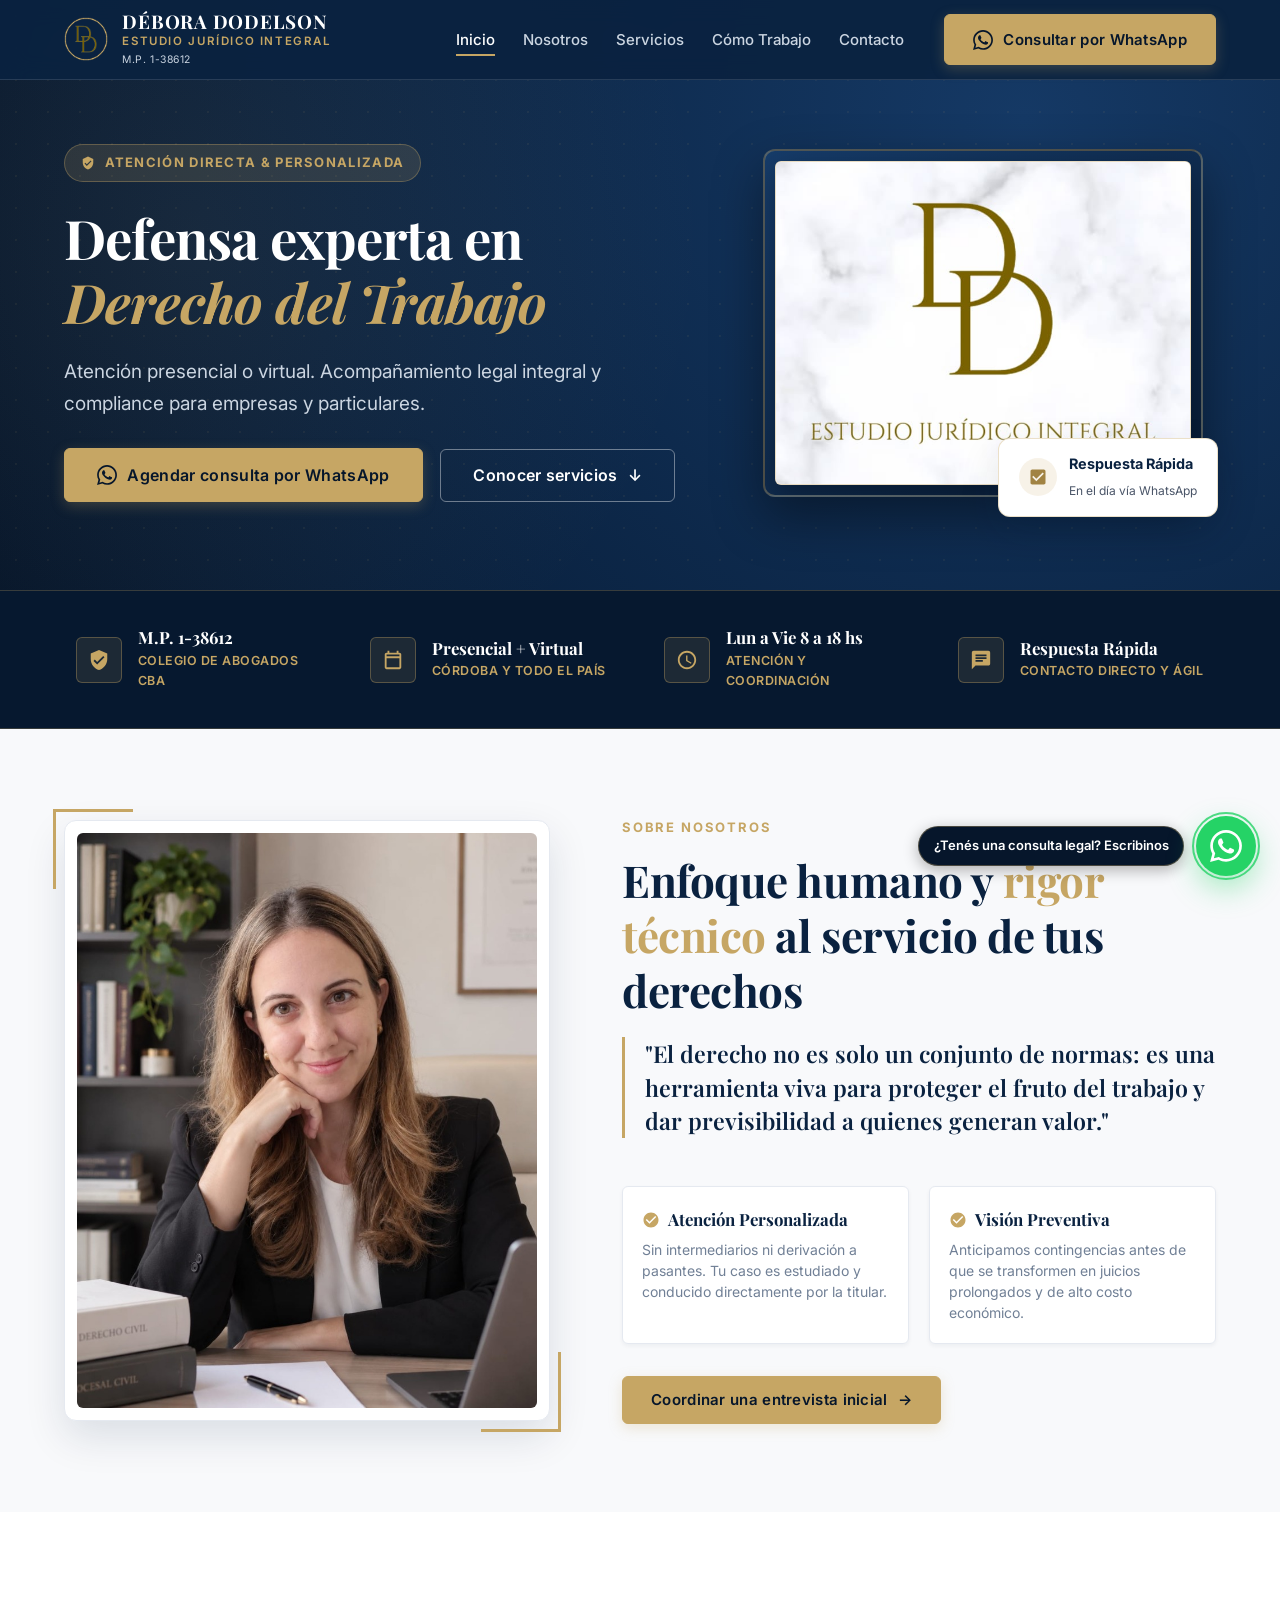
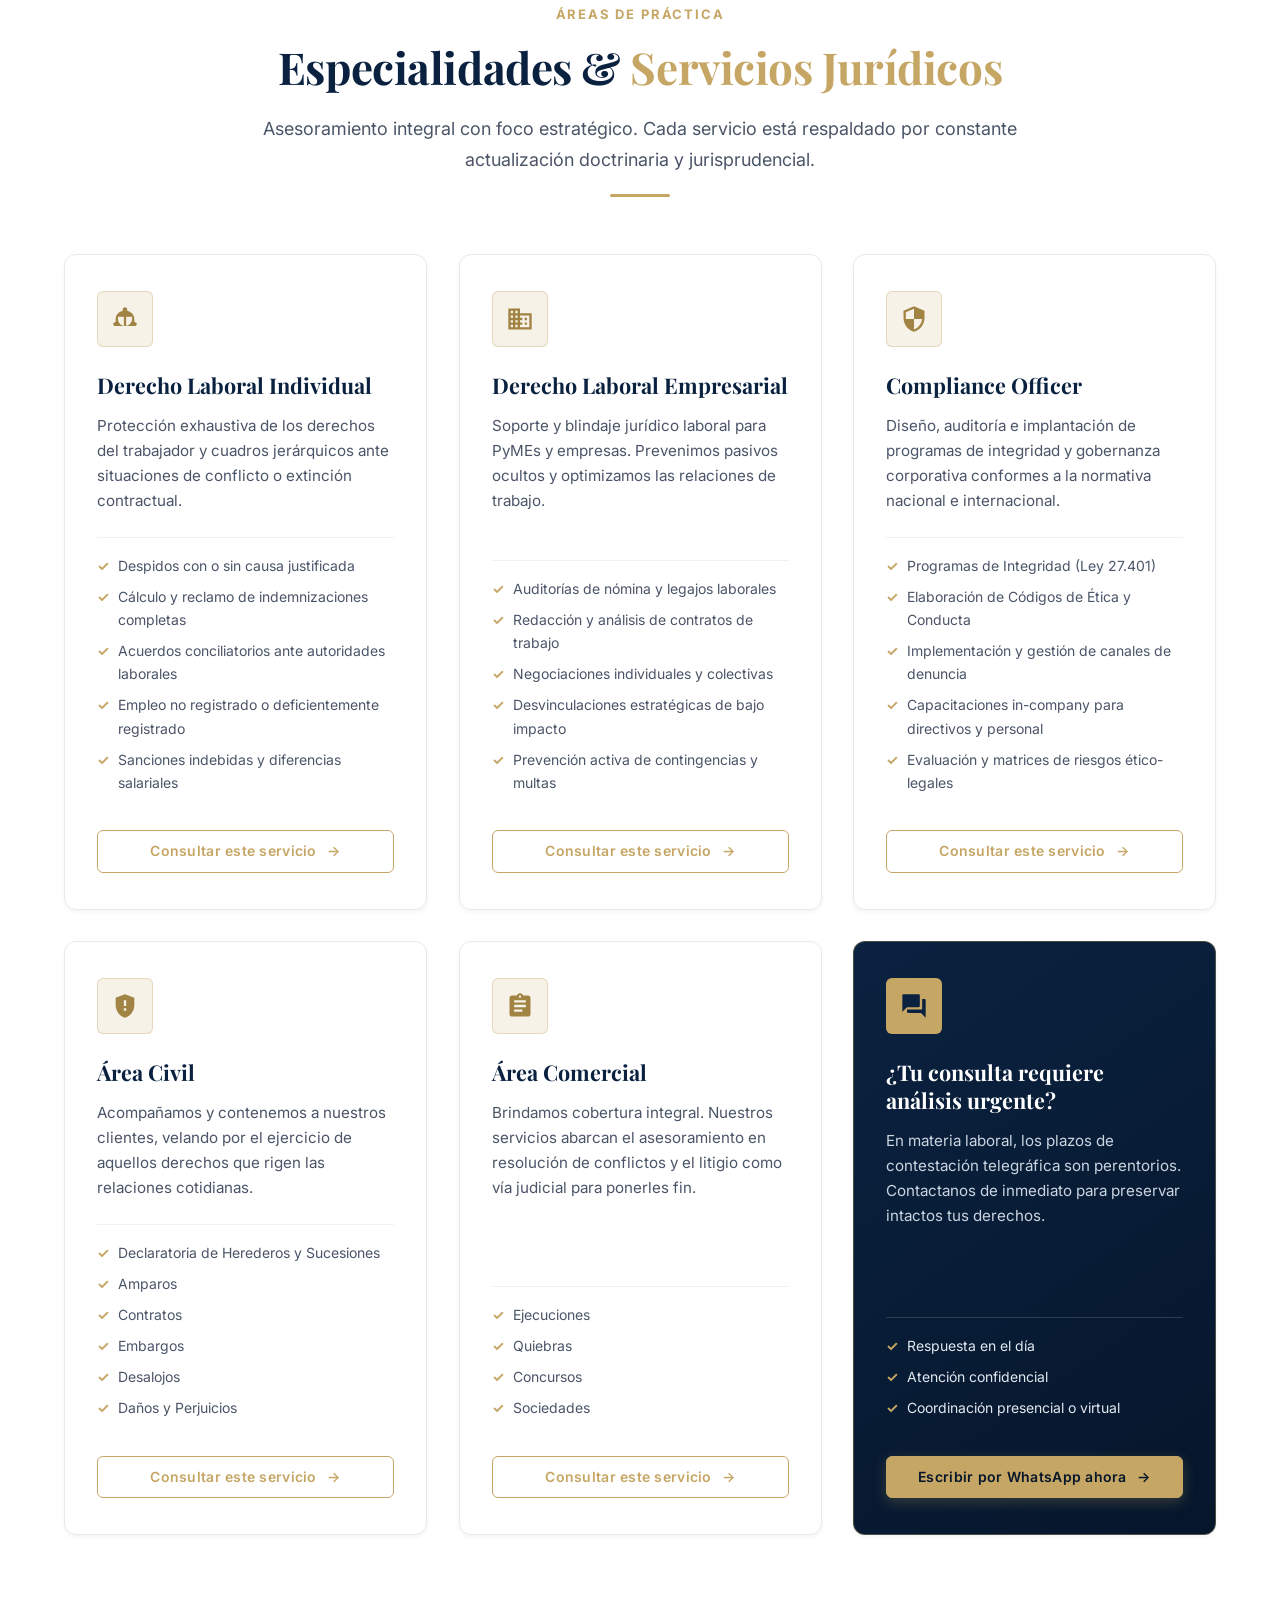
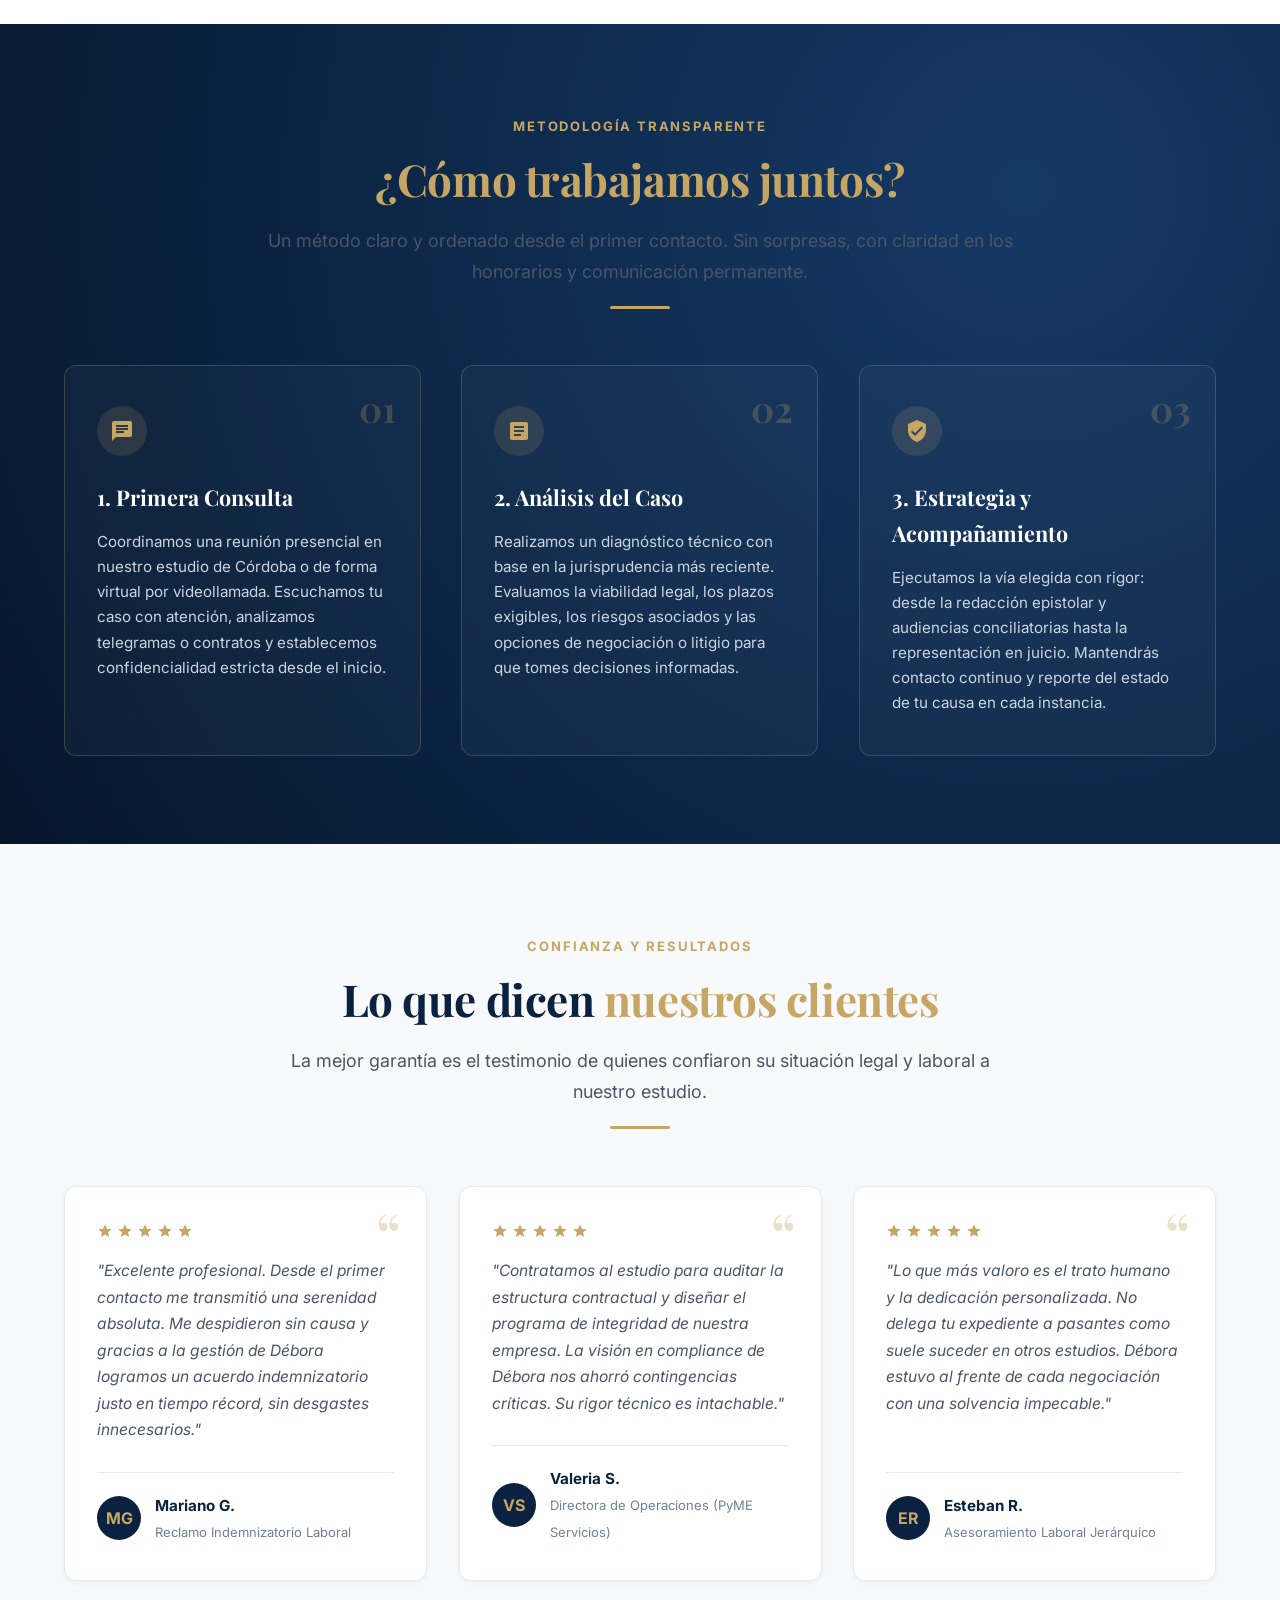
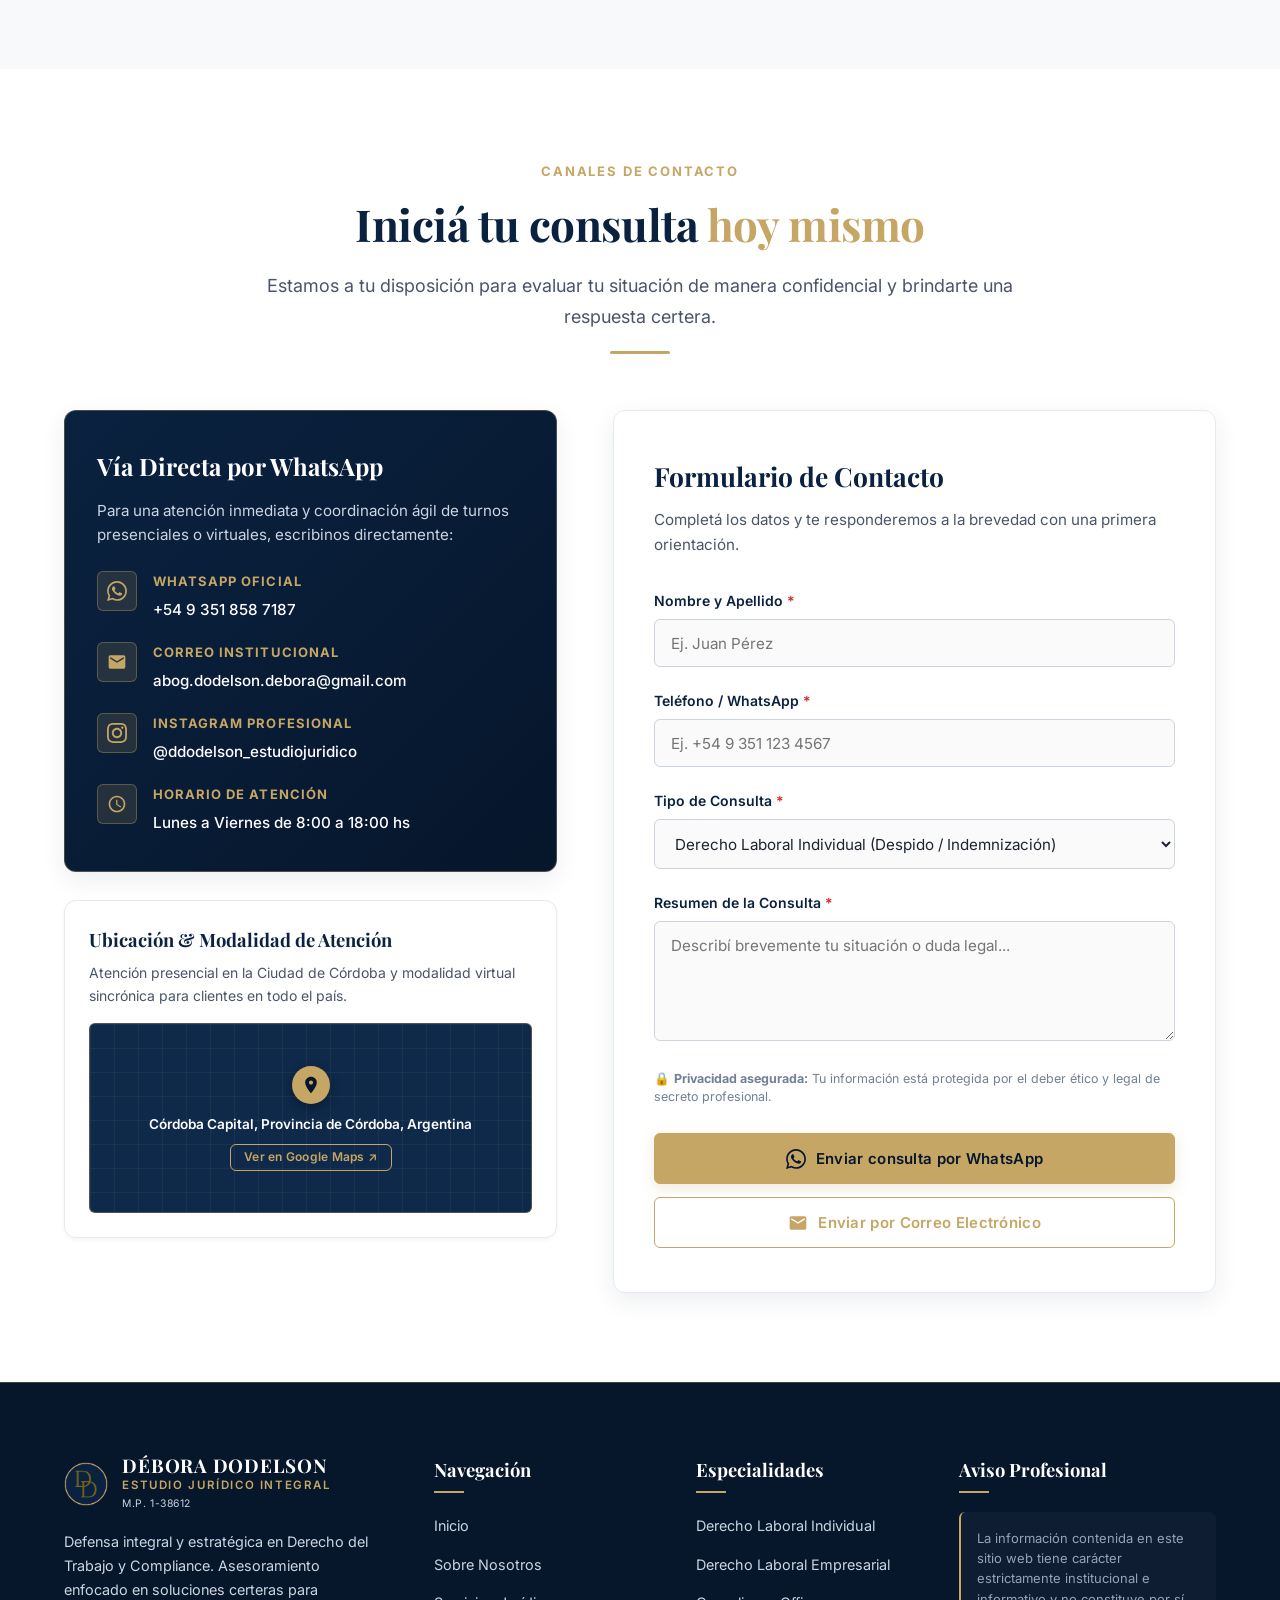
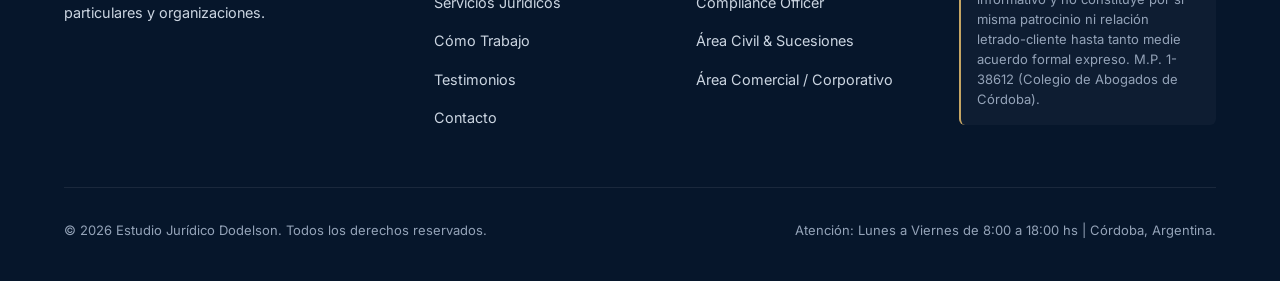
==== commit a800b8c2: "refactor: place brand logo in hero right frame and remove duplicate photo" ====
--- a/index.html
+++ b/index.html
@@ -41,7 +41,7 @@
   <link href="https://fonts.googleapis.com/css2?family=Inter:wght@400;500;600;700&family=Playfair+Display:ital,wght@0,600;0,700;1,500;1,700&display=swap" rel="stylesheet">
 
   <!-- Main Stylesheet -->
-  <link rel="stylesheet" href="css/styles.css?v=1.4">
+  <link rel="stylesheet" href="css/styles.css?v=1.5">
 
   <!-- Schema.org Structured Data (LegalService / Attorney) -->
   <script type="application/ld+json">
@@ -152,10 +152,6 @@
         
         <!-- Left Content Column -->
         <div class="hero-content reveal">
-          <div class="hero-brand-logo">
-            <img src="assets/images/logo-hero.png" alt="Estudio Jurídico Integral - Débora Dodelson" class="hero-brand-img" width="230" height="169" style="max-width: 230px; width: 100%; height: auto; display: block;">
-          </div>
-
           <div class="hero-badge-group">
             <svg class="hero-badge-icon" viewBox="0 0 24 24" aria-hidden="true">
               <path d="M12 1L3 5v6c0 5.55 3.84 10.74 9 12 5.16-1.26 9-6.45 9-12V5l-9-4zm-2 16l-4-4 1.41-1.41L10 14.17l6.59-6.59L18 9l-8 8z"/>
@@ -189,13 +185,15 @@
           </div>
         </div>
 
-        <!-- Right Visual Column (Photo Placeholder) -->
+        <!-- Right Visual Column (Floating Brand Logo) -->
         <div class="hero-visual reveal delay-1">
           <div class="hero-photo-wrapper">
             <div class="hero-photo-frame">
-              <img src="assets/images/debora-dodelson.jpg" 
-                   alt="Dra. Débora Dodelson - Abogada Especialista en Derecho del Trabajo y Compliance" 
-                   class="hero-photo-img">
+              <img src="assets/images/logo-hero-centered.png" 
+                   alt="Estudio Jurídico Integral - Dra. Débora Dodelson" 
+                   class="hero-main-logo-img"
+                   width="720"
+                   height="560">
             </div>
 
             <!-- Floating Trust Badge -->
--- a/css/styles.css
+++ b/css/styles.css
@@ -343,21 +343,6 @@
   display: block;
 }
 
-.hero-brand-logo {
-  margin-bottom: 1.5rem;
-  display: block;
-}
-
-.hero-brand-img {
-  width: 230px;
-  max-width: 100%;
-  height: auto;
-  border-radius: var(--radius-md);
-  border: 1px solid var(--color-gold-border);
-  box-shadow: 0 10px 30px rgba(0, 0, 0, 0.35);
-  display: block;
-}
-
 .brand-info {
   display: flex;
   flex-direction: column;
@@ -667,6 +652,16 @@
   display: block;
 }
 
+.hero-main-logo-img {
+  width: 100%;
+  height: auto;
+  border-radius: calc(var(--radius-md) - 6px);
+  display: block;
+  border: 1px solid rgba(198, 166, 100, 0.4);
+  box-shadow: 0 10px 30px rgba(0, 0, 0, 0.3);
+  background-color: #ffffff;
+}
+
 .photo-placeholder {
   aspect-ratio: 4 / 5;
   background: linear-gradient(180deg, #183D69 0%, #0D274A 100%);
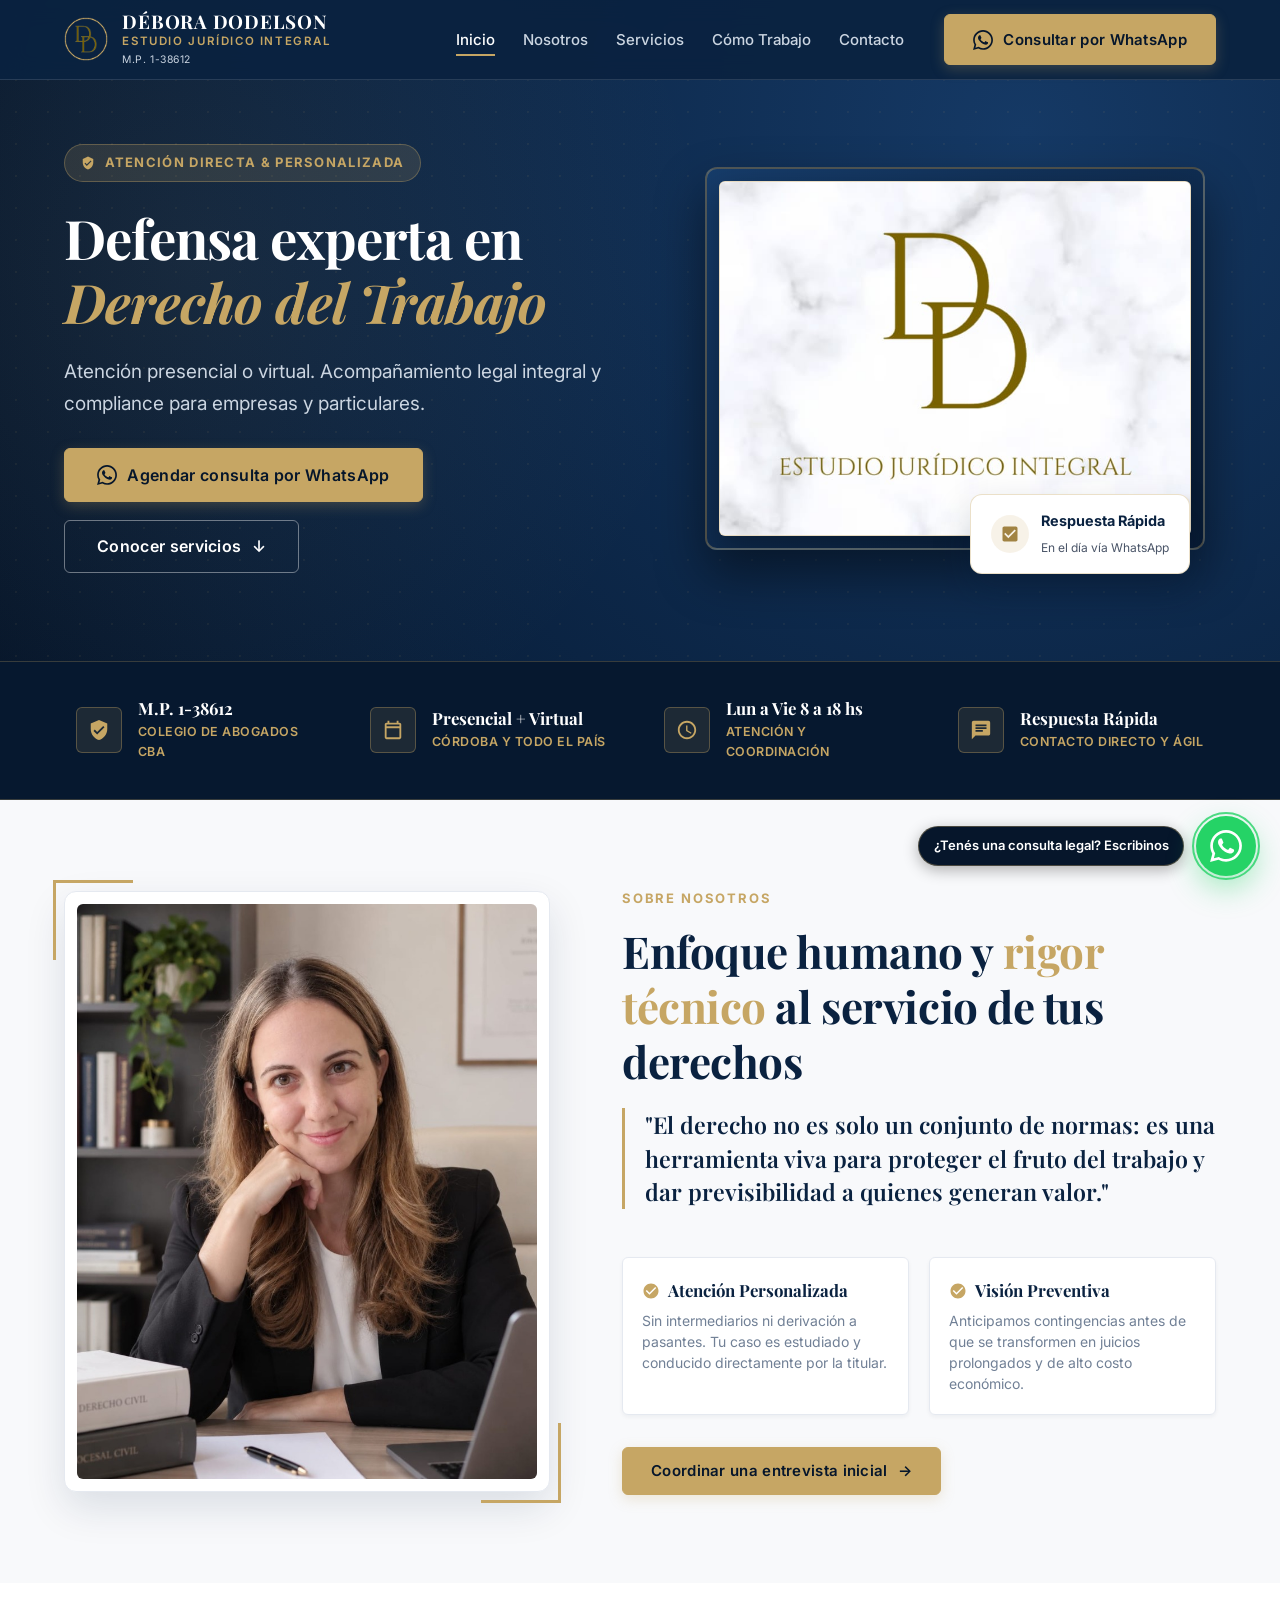
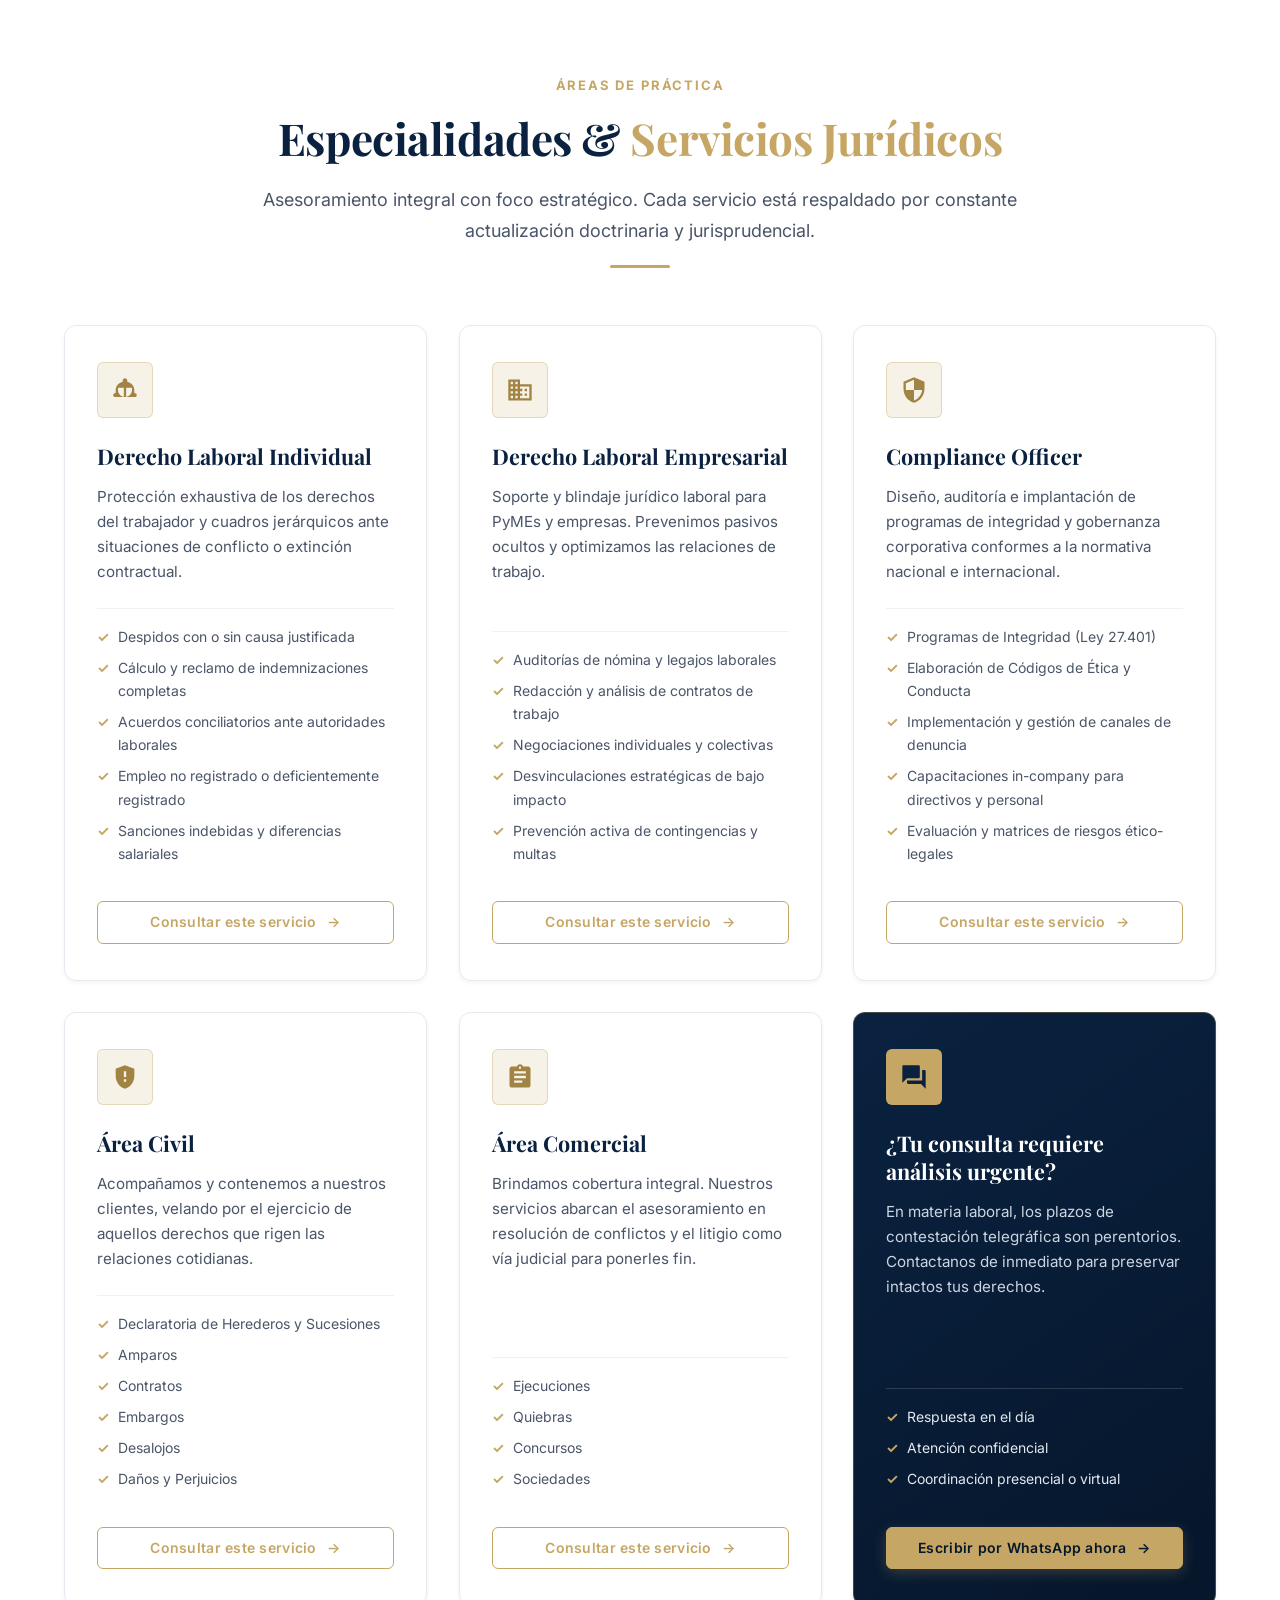
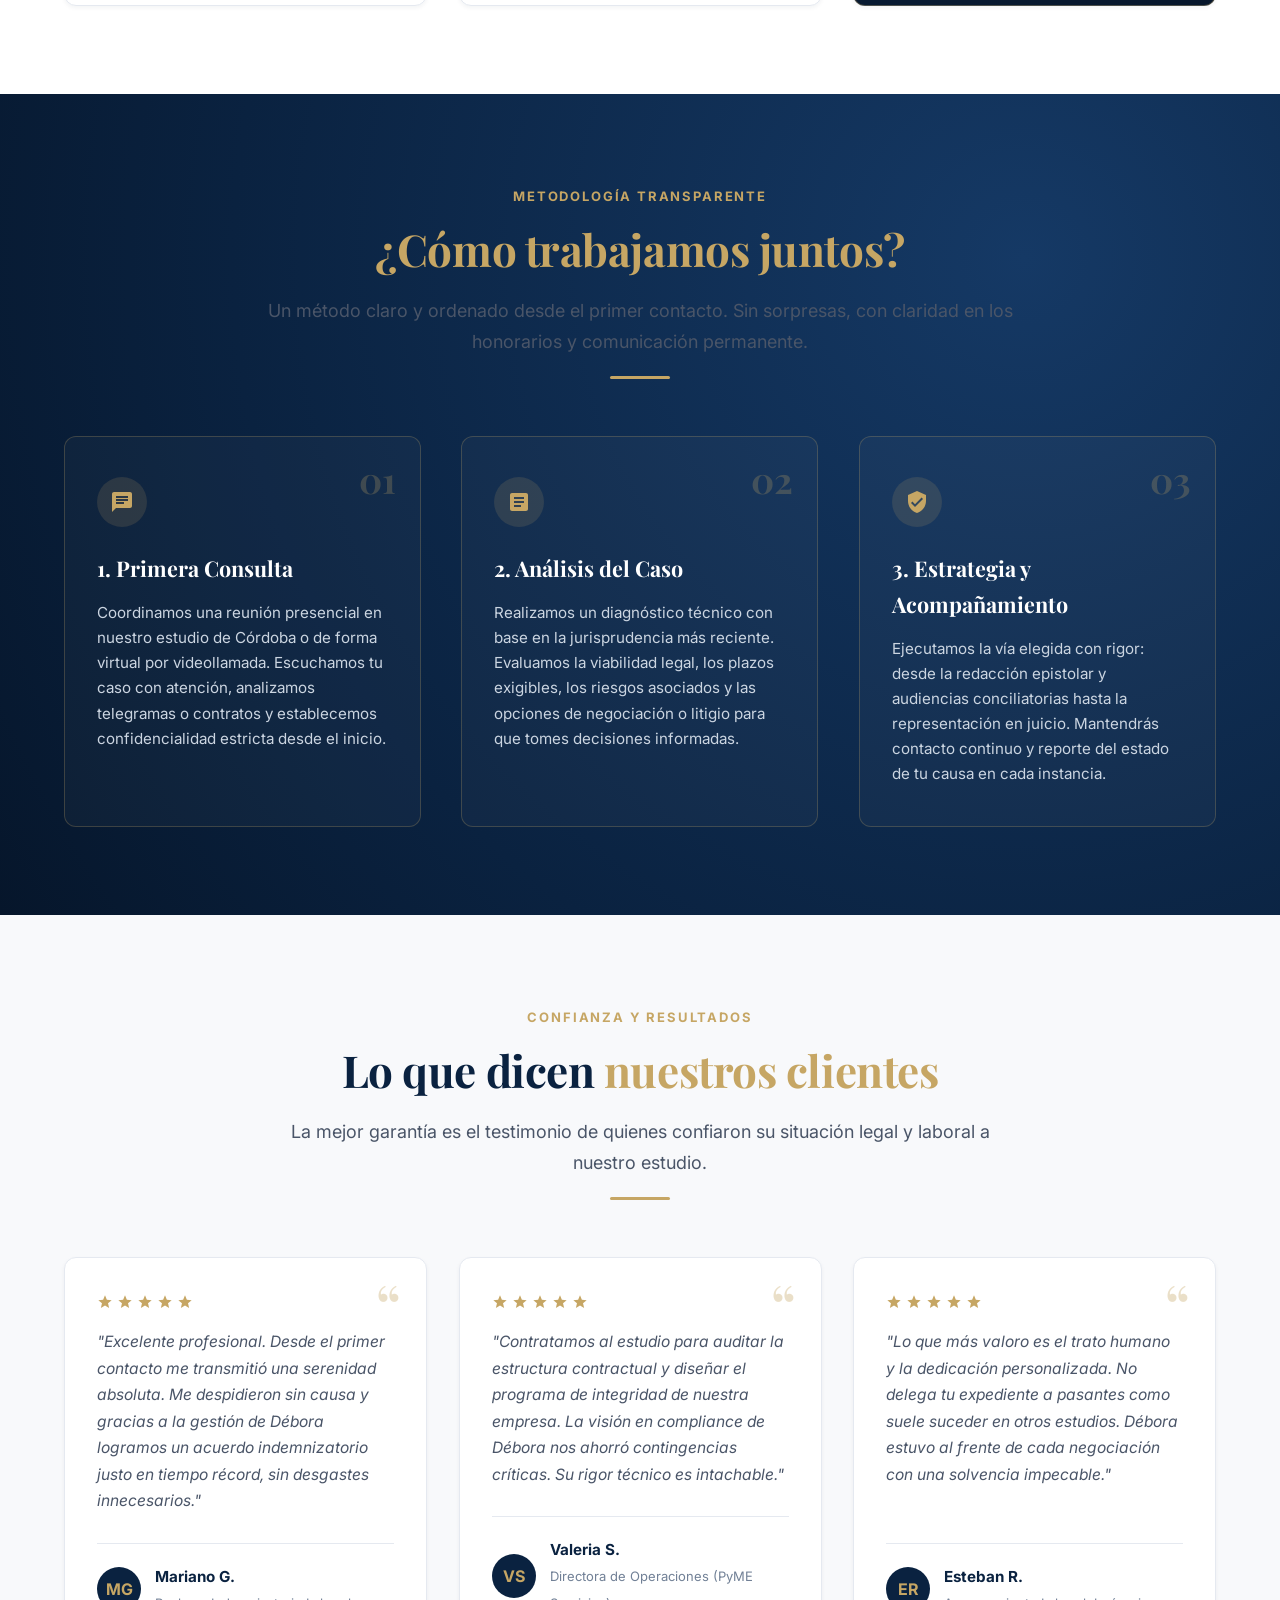
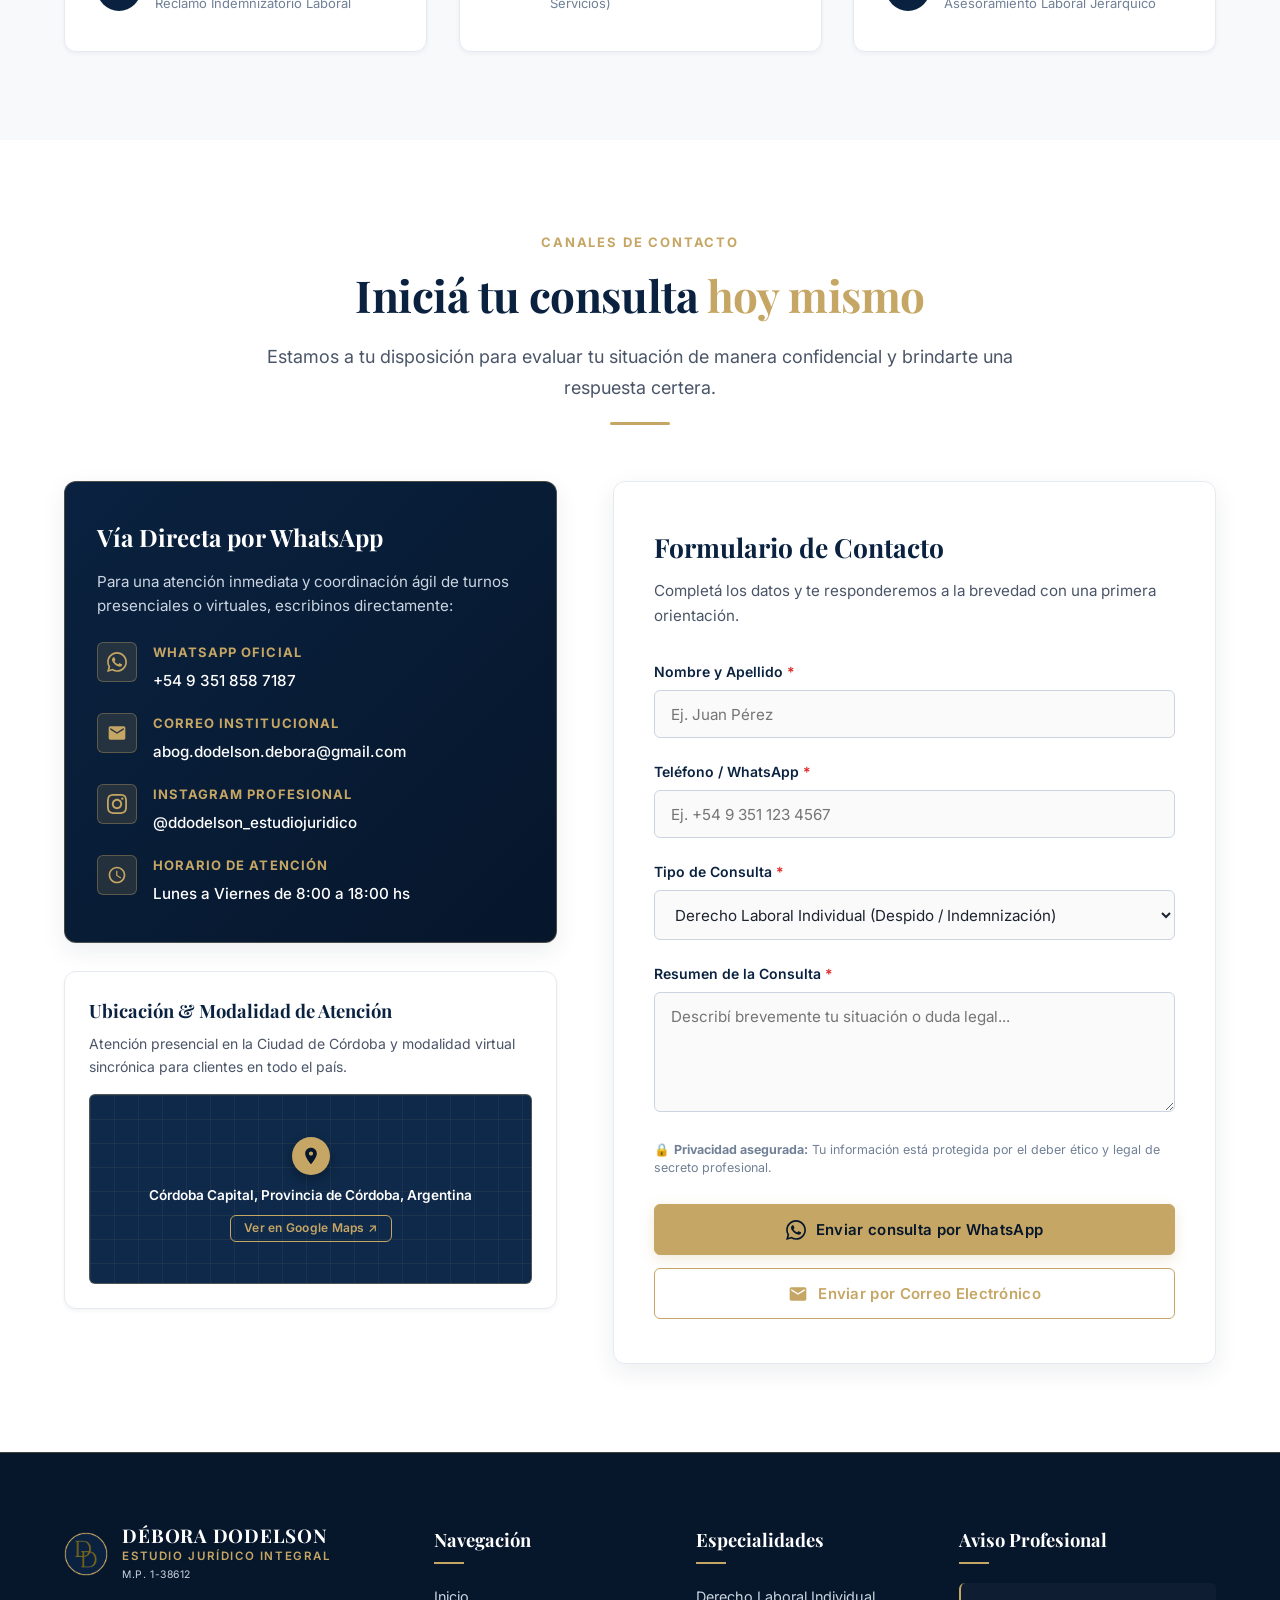
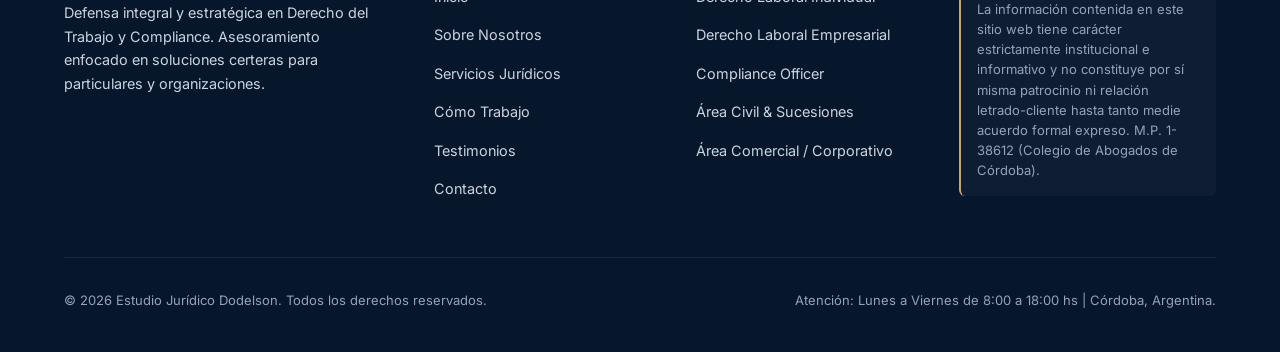
==== commit 9d376102: "fix: enlarge hero logo, fix badge overlap, and add smooth floating levitation animation" ====
--- a/index.html
+++ b/index.html
@@ -41,7 +41,7 @@
   <link href="https://fonts.googleapis.com/css2?family=Inter:wght@400;500;600;700&family=Playfair+Display:ital,wght@0,600;0,700;1,500;1,700&display=swap" rel="stylesheet">
 
   <!-- Main Stylesheet -->
-  <link rel="stylesheet" href="css/styles.css?v=1.5">
+  <link rel="stylesheet" href="css/styles.css?v=1.6">
 
   <!-- Schema.org Structured Data (LegalService / Attorney) -->
   <script type="application/ld+json">
--- a/css/styles.css
+++ b/css/styles.css
@@ -511,7 +511,7 @@
 
 .hero-grid {
   display: grid;
-  grid-template-columns: 1.15fr 0.85fr;
+  grid-template-columns: 1.05fr 0.95fr;
   gap: 3.5rem;
   align-items: center;
   position: relative;
@@ -625,10 +625,23 @@
   justify-content: center;
 }
 
+@keyframes heroFloatAnimation {
+  0% {
+    transform: translateY(0);
+  }
+  50% {
+    transform: translateY(-10px);
+  }
+  100% {
+    transform: translateY(0);
+  }
+}
+
 .hero-photo-wrapper {
   position: relative;
   width: 100%;
-  max-width: 440px;
+  max-width: 500px;
+  animation: heroFloatAnimation 5s ease-in-out infinite;
 }
 
 .hero-photo-frame {
@@ -636,9 +649,15 @@
   background: linear-gradient(145deg, #163C6A, #081B34);
   border: 2px solid var(--color-gold-border);
   border-radius: var(--radius-md);
-  padding: 10px;
-  box-shadow: 0 20px 50px rgba(0, 0, 0, 0.4);
+  padding: 12px;
+  box-shadow: 0 24px 50px rgba(0, 0, 0, 0.45);
   overflow: hidden;
+  transition: border-color var(--transition-normal), box-shadow var(--transition-normal);
+}
+
+.hero-photo-frame:hover {
+  border-color: var(--color-gold);
+  box-shadow: 0 28px 60px rgba(198, 166, 100, 0.22), 0 20px 50px rgba(0, 0, 0, 0.5);
 }
 
 .hero-photo-img,
@@ -731,25 +750,35 @@
 }
 
 /* Floating Trust Pill on Hero */
+@keyframes badgeFloatPulse {
+  0%, 100% {
+    transform: translateY(0);
+  }
+  50% {
+    transform: translateY(-4px);
+  }
+}
+
 .hero-floating-badge {
   position: absolute;
-  bottom: -20px;
-  right: -15px;
+  bottom: -24px;
+  right: 15px;
   background-color: var(--color-white);
   color: var(--color-navy);
   border: 1px solid var(--color-gold-border);
   padding: 0.85rem 1.25rem;
   border-radius: var(--radius-md);
-  box-shadow: var(--shadow-lg);
+  box-shadow: 0 16px 36px rgba(10, 34, 64, 0.22);
   display: flex;
   align-items: center;
   gap: 0.75rem;
   z-index: 3;
+  animation: badgeFloatPulse 5s ease-in-out infinite 0.5s;
 }
 
 @media (max-width: 480px) {
   .hero-floating-badge {
-    bottom: -15px;
+    bottom: -18px;
     right: 10px;
     padding: 0.65rem 0.9rem;
   }
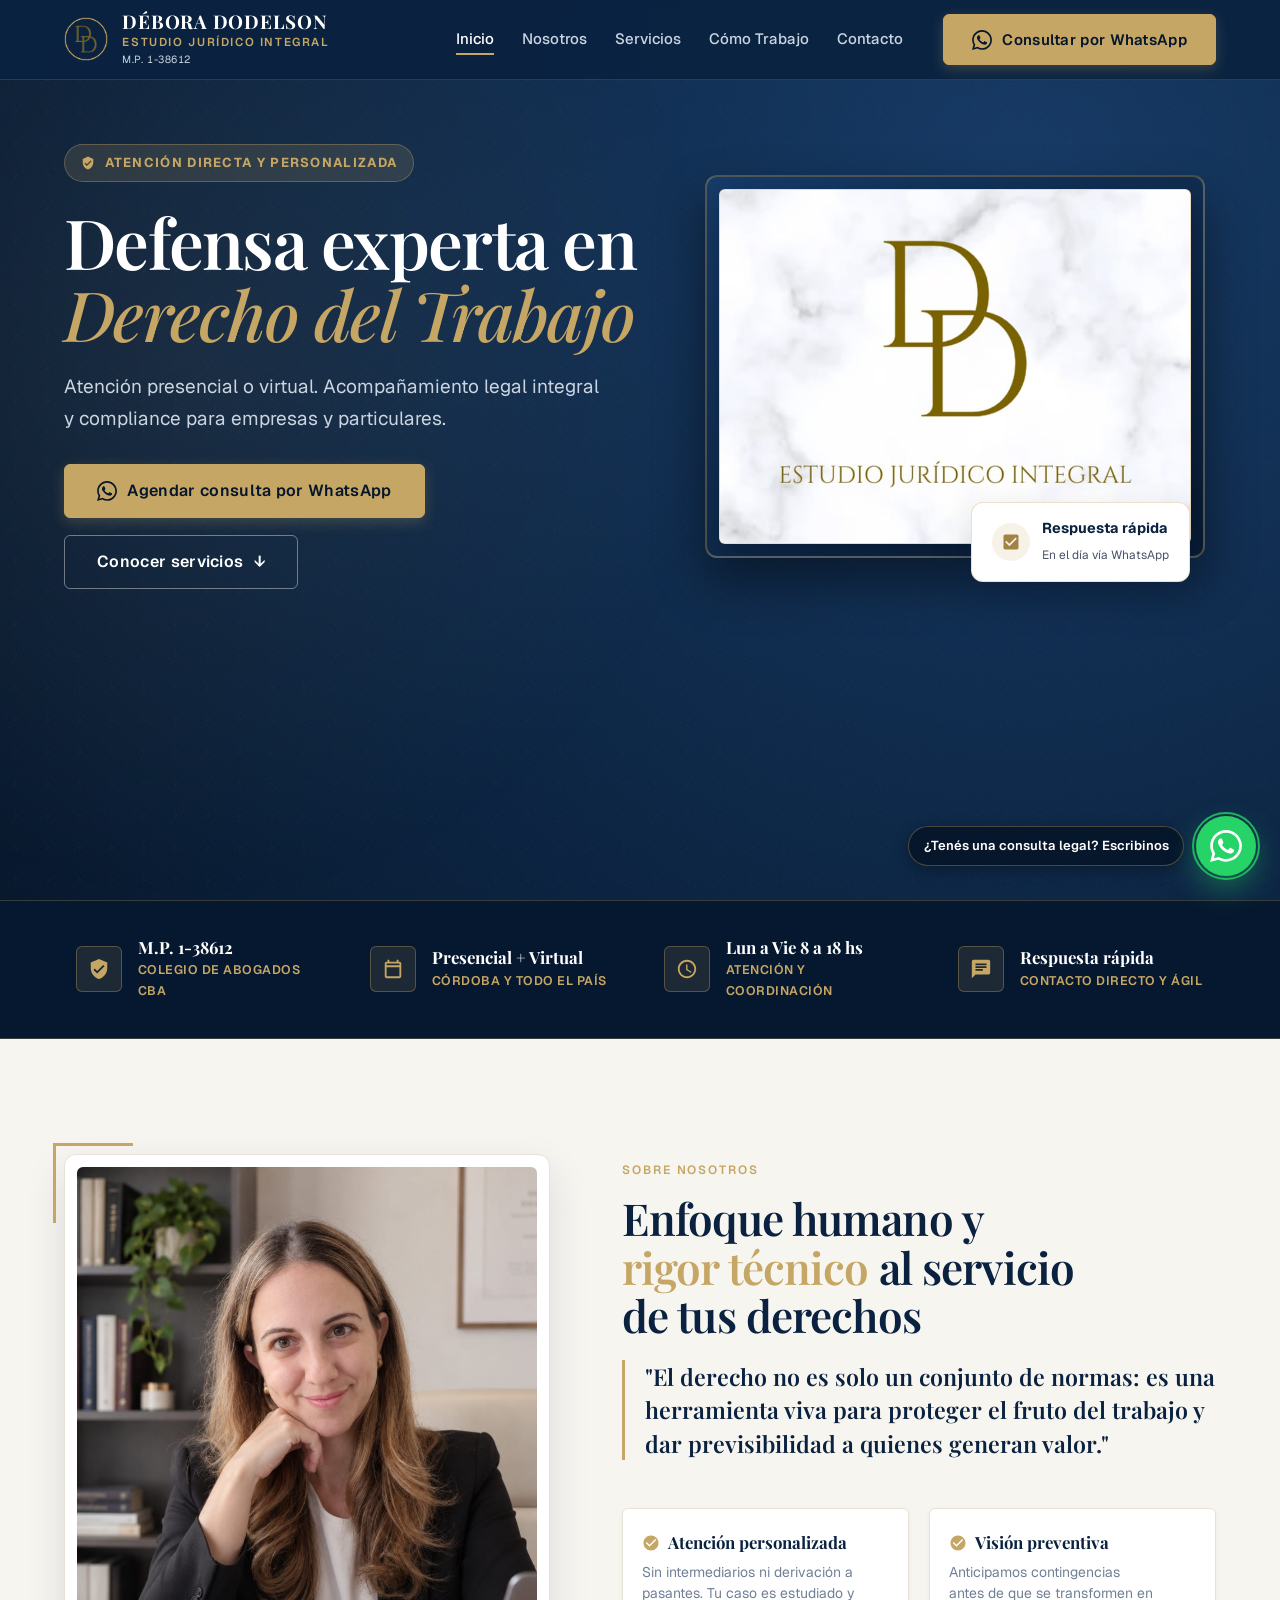
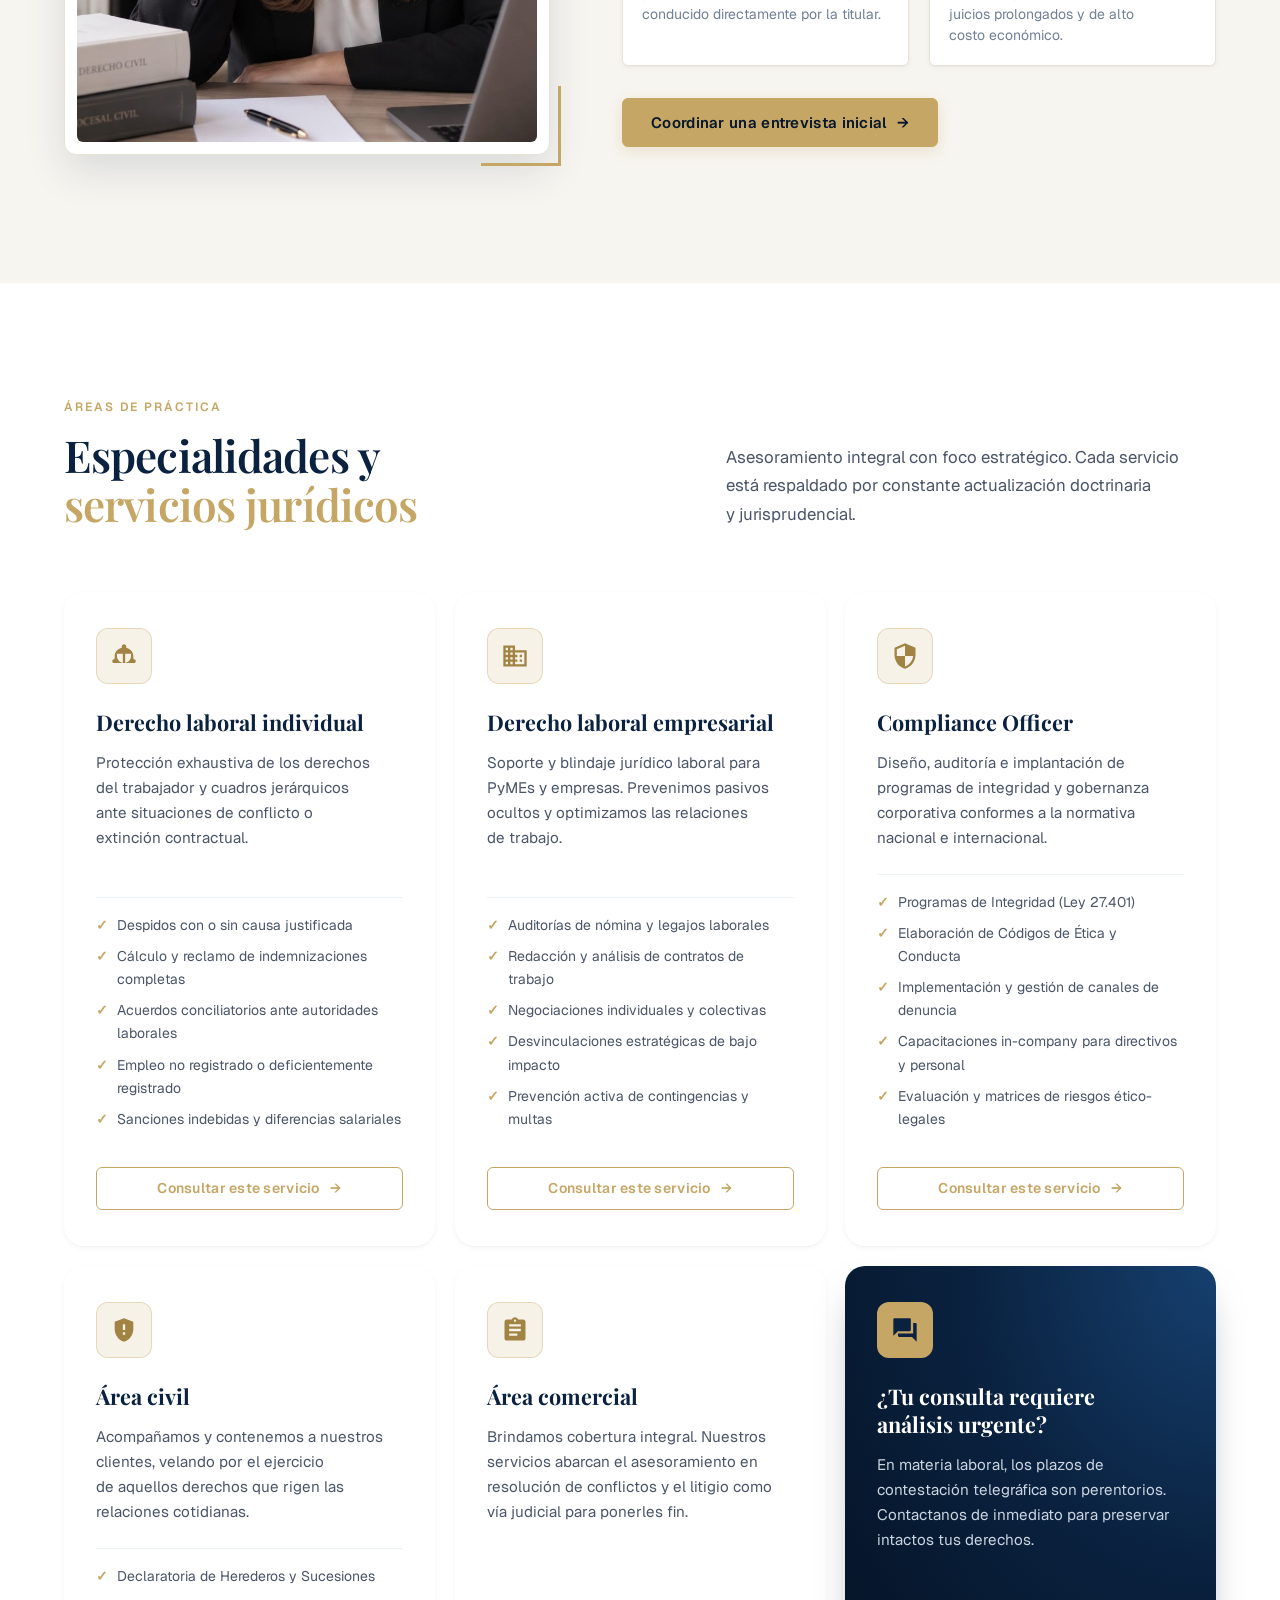
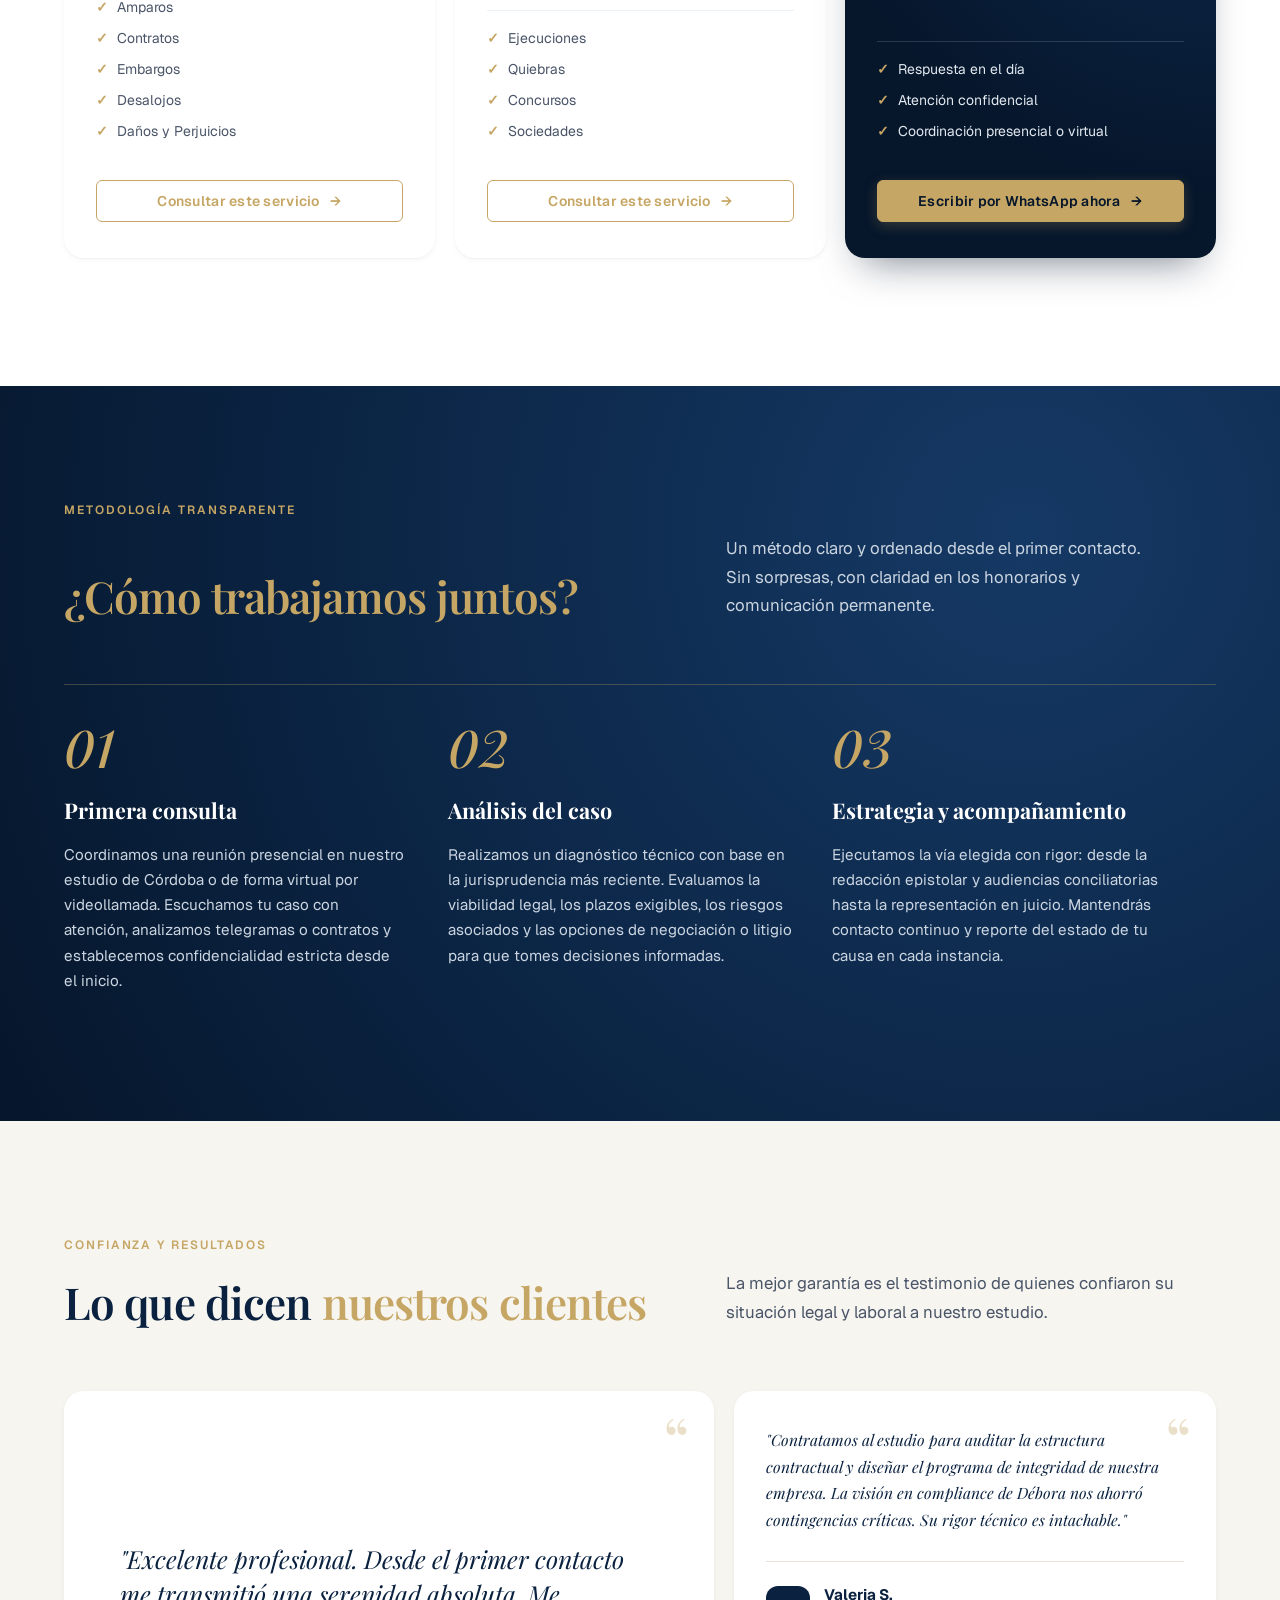
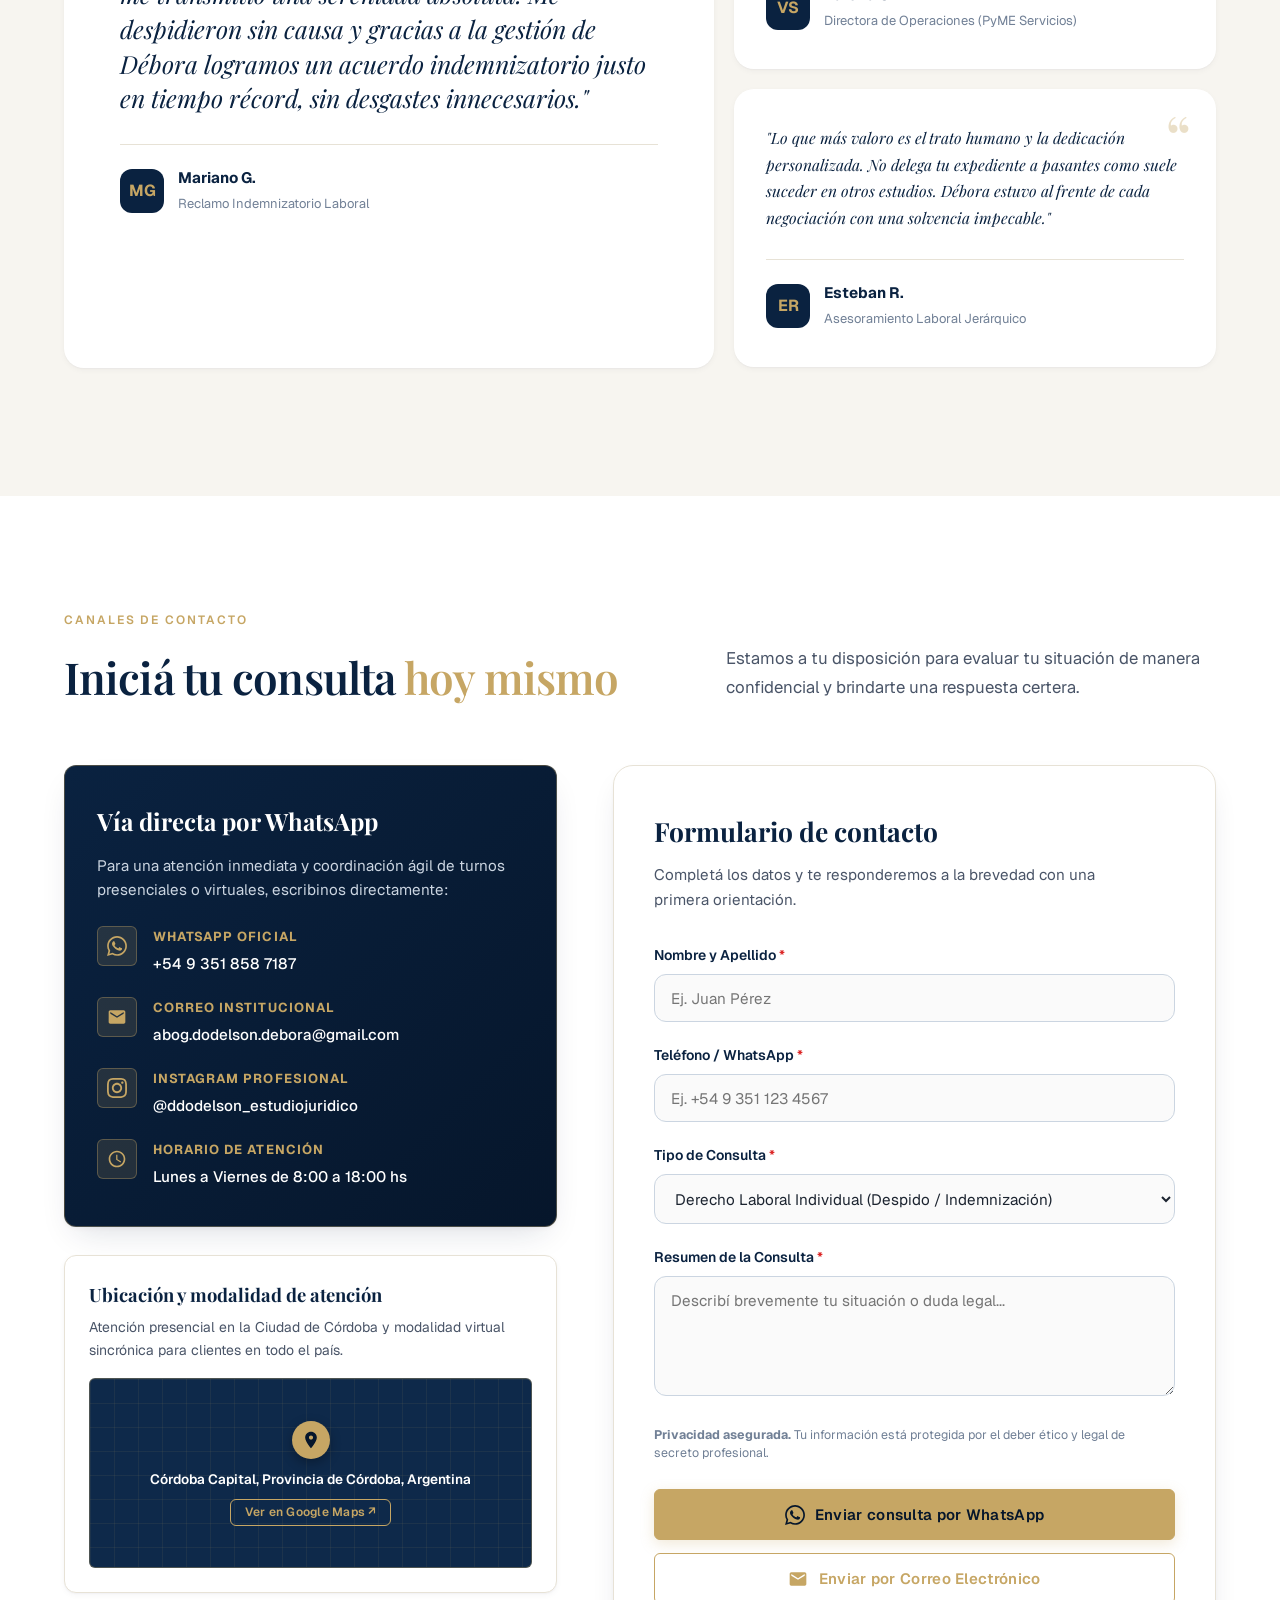
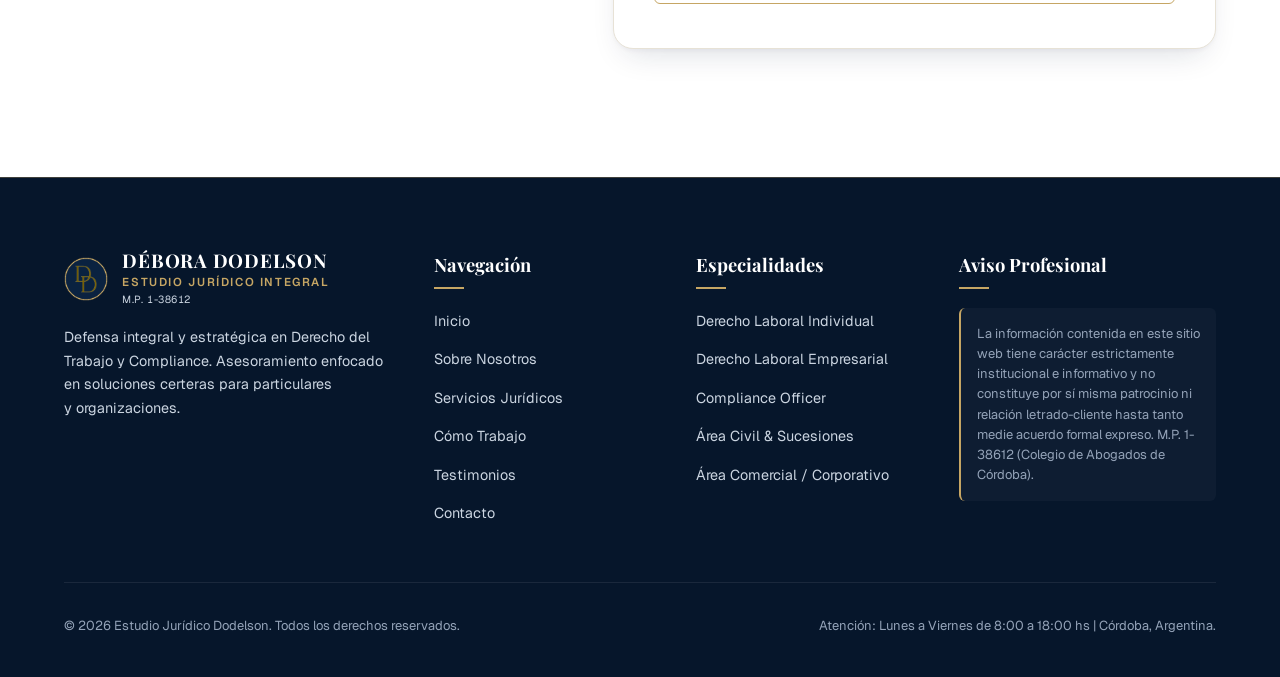
==== commit 6b50d83d: "style: refine visual design with taste-skill redesign guidelines - swap Inter for Geist, tighten dis" ====
--- a/index.html
+++ b/index.html
@@ -14,6 +14,12 @@
   <meta name="robots" content="index, follow">
   <link rel="canonical" href="https://cristoabl.github.io/abogadebo/">
 
+  <!-- Favicon & Touch Icons -->
+  <link rel="icon" type="image/x-icon" href="favicon.ico">
+  <link rel="icon" type="image/png" sizes="32x32" href="assets/images/favicon-32x32.png">
+  <link rel="icon" type="image/png" sizes="16x16" href="assets/images/favicon-16x16.png">
+  <link rel="apple-touch-icon" sizes="180x180" href="assets/images/apple-touch-icon.png">
+
   <!-- Open Graph / WhatsApp / Facebook Preview -->
   <meta property="og:type" content="website">
   <meta property="og:site_name" content="Estudio Jurídico Dodelson">
@@ -38,10 +44,10 @@
   <!-- Google Fonts: Playfair Display + Inter -->
   <link rel="preconnect" href="https://fonts.googleapis.com">
   <link rel="preconnect" href="https://fonts.gstatic.com" crossorigin>
-  <link href="https://fonts.googleapis.com/css2?family=Inter:wght@400;500;600;700&family=Playfair+Display:ital,wght@0,600;0,700;1,500;1,700&display=swap" rel="stylesheet">
+  <link href="https://fonts.googleapis.com/css2?family=Geist:wght@400;500;600;700&family=Playfair+Display:ital,wght@0,500;0,600;0,700;1,500;1,600&display=swap" rel="stylesheet">
 
   <!-- Main Stylesheet -->
-  <link rel="stylesheet" href="css/styles.css?v=1.6">
+  <link rel="stylesheet" href="css/styles.css?v=2.0">
 
   <!-- Schema.org Structured Data (LegalService / Attorney) -->
   <script type="application/ld+json">
@@ -94,6 +100,8 @@
   </script>
 </head>
 <body>
+  <a href="#main-content" class="skip-link">Saltar al contenido</a>
+  <div class="grain" aria-hidden="true"></div>
 
   <!-- ========================================================================
        1. HEADER FIJO (Logo + Nav Links + CTA WhatsApp)
@@ -101,7 +109,7 @@
   <header class="site-header" id="site-header">
     <div class="container header-inner">
       <a href="#inicio" class="brand" aria-label="Estudio Jurídico Dodelson - Ir al inicio">
-        <img src="assets/images/isotipo-badge.png" alt="Isotipo DD - Débora Dodelson" class="brand-isotipo-img" width="44" height="44" style="width: 44px; height: 44px; max-height: 44px; display: block; flex-shrink: 0;">
+        <img src="assets/images/isotipo-badge.png" alt="Isotipo DD - Débora Dodelson" class="brand-isotipo-img" width="44" height="44">
         <div class="brand-info">
           <span class="brand-name">DÉBORA DODELSON</span>
           <span class="brand-subtitle">Estudio Jurídico Integral</span>
@@ -156,7 +164,7 @@
             <svg class="hero-badge-icon" viewBox="0 0 24 24" aria-hidden="true">
               <path d="M12 1L3 5v6c0 5.55 3.84 10.74 9 12 5.16-1.26 9-6.45 9-12V5l-9-4zm-2 16l-4-4 1.41-1.41L10 14.17l6.59-6.59L18 9l-8 8z"/>
             </svg>
-            <span class="hero-badge-text">Atención Directa & Personalizada</span>
+            <span class="hero-badge-text">Atención directa y personalizada</span>
           </div>
 
           <h1 class="hero-title">
@@ -204,7 +212,7 @@
                 </svg>
               </div>
               <div class="floating-badge-text">
-                <strong>Respuesta Rápida</strong>
+                <strong>Respuesta rápida</strong>
                 <span>En el día vía WhatsApp</span>
               </div>
             </div>
@@ -264,7 +272,7 @@
               </svg>
             </div>
             <div>
-              <div class="trust-label">Respuesta Rápida</div>
+              <div class="trust-label">Respuesta rápida</div>
               <div class="trust-sublabel">Contacto directo y ágil</div>
             </div>
           </div>
@@ -291,7 +299,7 @@
 
           <!-- Content Column -->
           <div class="about-content reveal delay-1">
-            <span class="section-eyebrow">Sobre Nosotros</span>
+            <span class="section-eyebrow">Sobre nosotros</span>
             <h2 class="section-title">
               Enfoque humano y <span class="text-gold">rigor técnico</span> al servicio de tus derechos
             </h2>
@@ -305,7 +313,7 @@
               <div class="diff-card">
                 <div class="diff-title">
                   <svg viewBox="0 0 24 24" aria-hidden="true"><path d="M12 2C6.48 2 2 6.48 2 12s4.48 10 10 10 10-4.48 10-10S17.52 2 12 2zm-2 15l-5-5 1.41-1.41L10 14.17l7.59-7.59L19 8l-9 9z"/></svg>
-                  <span>Atención Personalizada</span>
+                  <span>Atención personalizada</span>
                 </div>
                 <p class="diff-desc">Sin intermediarios ni derivación a pasantes. Tu caso es estudiado y conducido directamente por la titular.</p>
               </div>
@@ -313,7 +321,7 @@
               <div class="diff-card">
                 <div class="diff-title">
                   <svg viewBox="0 0 24 24" aria-hidden="true"><path d="M12 2C6.48 2 2 6.48 2 12s4.48 10 10 10 10-4.48 10-10S17.52 2 12 2zm-2 15l-5-5 1.41-1.41L10 14.17l7.59-7.59L19 8l-9 9z"/></svg>
-                  <span>Visión Preventiva</span>
+                  <span>Visión preventiva</span>
                 </div>
                 <p class="diff-desc">Anticipamos contingencias antes de que se transformen en juicios prolongados y de alto costo económico.</p>
               </div>
@@ -342,8 +350,8 @@
       <div class="container">
         
         <div class="section-header reveal">
-          <span class="section-eyebrow">Áreas de Práctica</span>
-          <h2 class="section-title">Especialidades & <span class="text-gold">Servicios Jurídicos</span></h2>
+          <span class="section-eyebrow">Áreas de práctica</span>
+          <h2 class="section-title">Especialidades y <span class="text-gold">servicios jurídicos</span></h2>
           <p class="section-desc">
             Asesoramiento integral con foco estratégico. Cada servicio está respaldado por constante actualización doctrinaria y jurisprudencial.
           </p>
@@ -359,7 +367,7 @@
                 <path d="M12 2c1.1 0 2 .9 2 2v1.08c3.39.49 6 3.39 6 6.92v2c0 .55.45 1 1 1s1 .45 1 1v1c0 .55-.45 1-1 1H3c-.55 0-1-.45-1-1v-1c0-.55.45-1 1-1s1-.45 1-1v-2c0-3.53 2.61-6.43 6-6.92V4c0-1.1.9-2 2-2zm-6 8v2c0 2.97 2.16 5.43 5 5.91V10H6zm7 0v7.91c2.84-.48 5-2.94 5-5.91v-2h-5z"/>
               </svg>
             </div>
-            <h3 class="service-card-title">Derecho Laboral Individual</h3>
+            <h3 class="service-card-title">Derecho laboral individual</h3>
             <p class="service-card-desc">
               Protección exhaustiva de los derechos del trabajador y cuadros jerárquicos ante situaciones de conflicto o extinción contractual.
             </p>
@@ -386,7 +394,7 @@
                 <path d="M12 7V3H2v18h20V7H12zM6 19H4v-2h2v2zm0-4H4v-2h2v2zm0-4H4V9h2v2zm0-4H4V5h2v2zm4 12H8v-2h2v2zm0-4H8v-2h2v2zm0-4H8V9h2v2zm0-4H8V5h2v2zm10 12h-8v-2h2v-2h-2v-2h2v-2h-2V9h8v10zm-2-8h-2v2h2v-2zm0 4h-2v2h2v-2z"/>
               </svg>
             </div>
-            <h3 class="service-card-title">Derecho Laboral Empresarial</h3>
+            <h3 class="service-card-title">Derecho laboral empresarial</h3>
             <p class="service-card-desc">
               Soporte y blindaje jurídico laboral para PyMEs y empresas. Prevenimos pasivos ocultos y optimizamos las relaciones de trabajo.
             </p>
@@ -440,7 +448,7 @@
                 <path d="M12 2L4 5v6.09c0 5.05 3.41 9.76 8 10.91 4.59-1.15 8-5.86 8-10.91V5l-8-3zm1 14h-2v-2h2v2zm0-4h-2V7h2v5z"/>
               </svg>
             </div>
-            <h3 class="service-card-title">Área Civil</h3>
+            <h3 class="service-card-title">Área civil</h3>
             <p class="service-card-desc">
               Acompañamos y contenemos a nuestros clientes, velando por el ejercicio de aquellos derechos que rigen las relaciones cotidianas.
             </p>
@@ -468,7 +476,7 @@
                 <path d="M19 3h-4.18C14.4 1.84 13.3 1 12 1c-1.3 0-2.4.84-2.82 2H5c-1.1 0-2 .9-2 2v14c0 1.1.9 2 2 2h14c1.1 0 2-.9 2-2V5c0-1.1-.9-2-2-2zm-7 0c.55 0 1 .45 1 1s-.45 1-1 1-1-.45-1-1 .45-1 1-1zm2 14H7v-2h7v2zm3-4H7v-2h10v2zm0-4H7V7h10v2z"/>
               </svg>
             </div>
-            <h3 class="service-card-title">Área Comercial</h3>
+            <h3 class="service-card-title">Área comercial</h3>
             <p class="service-card-desc">
               Brindamos cobertura integral. Nuestros servicios abarcan el asesoramiento en resolución de conflictos y el litigio como vía judicial para ponerles fin.
             </p>
@@ -488,20 +496,20 @@
           </article>
 
           <!-- Card de Consulta Directa Express -->
-          <article class="service-card reveal delay-2" style="background: linear-gradient(145deg, #0A2240, #06162B); color: #fff; border-color: var(--color-gold-border);">
-            <div class="service-icon-wrapper" style="background-color: var(--color-gold); color: #0A2240;">
+          <article class="service-card service-card--urgent reveal delay-2">
+            <div class="service-icon-wrapper">
               <svg viewBox="0 0 24 24" aria-hidden="true">
                 <path d="M21 6h-2v9H6v2c0 .55.45 1 1 1h11l4 4V7c0-.55-.45-1-1-1zm-4 6V3c0-.55-.45-1-1-1H3c-.55 0-1 .45-1 1v14l4-4h10c.55 0 1-.45 1-1z"/>
               </svg>
             </div>
-            <h3 class="service-card-title" style="color: #fff;">¿Tu consulta requiere análisis urgente?</h3>
-            <p class="service-card-desc" style="color: #CBD5E1;">
+            <h3 class="service-card-title">¿Tu consulta requiere análisis urgente?</h3>
+            <p class="service-card-desc">
               En materia laboral, los plazos de contestación telegráfica son perentorios. Contactanos de inmediato para preservar intactos tus derechos.
             </p>
-            <ul class="service-item-list" style="border-top-color: rgba(255,255,255,0.15);">
-              <li style="color: #E2E8F0;">Respuesta en el día</li>
-              <li style="color: #E2E8F0;">Atención confidencial</li>
-              <li style="color: #E2E8F0;">Coordinación presencial o virtual</li>
+            <ul class="service-item-list">
+              <li>Respuesta en el día</li>
+              <li>Atención confidencial</li>
+              <li>Coordinación presencial o virtual</li>
             </ul>
             <a href="https://wa.me/5493518587187?text=Hola%20D%C3%A9bora%2C%20tengo%20una%20consulta%20laboral%20urgente%20y%20necesito%20asesoramiento" 
                target="_blank" 
@@ -523,7 +531,7 @@
       <div class="container">
         
         <div class="section-header reveal">
-          <span class="section-eyebrow">Metodología Transparente</span>
+          <span class="section-eyebrow">Metodología transparente</span>
           <h2 class="section-title text-gold">¿Cómo trabajamos juntos?</h2>
           <p class="section-desc">
             Un método claro y ordenado desde el primer contacto. Sin sorpresas, con claridad en los honorarios y comunicación permanente.
@@ -541,7 +549,7 @@
                 <path d="M20 2H4c-1.1 0-1.99.9-1.99 2L2 22l4-4h14c1.1 0 2-.9 2-2V4c0-1.1-.9-2-2-2zM6 9h12v2H6V9zm8 5H6v-2h8v2zm4-6H6V6h12v2z"/>
               </svg>
             </div>
-            <h3 class="step-card-title">1. Primera Consulta</h3>
+            <h3 class="step-card-title">Primera consulta</h3>
             <p class="step-card-desc">
               Coordinamos una reunión presencial en nuestro estudio de Córdoba o de forma virtual por videollamada. Escuchamos tu caso con atención, analizamos telegramas o contratos y establecemos confidencialidad estricta desde el inicio.
             </p>
@@ -555,7 +563,7 @@
                 <path d="M19 3H5c-1.1 0-2 .9-2 2v14c0 1.1.9 2 2 2h14c1.1 0 2-.9 2-2V5c0-1.1-.9-2-2-2zm-5 14H7v-2h7v2zm3-4H7v-2h10v2zm0-4H7V7h10v2z"/>
               </svg>
             </div>
-            <h3 class="step-card-title">2. Análisis del Caso</h3>
+            <h3 class="step-card-title">Análisis del caso</h3>
             <p class="step-card-desc">
               Realizamos un diagnóstico técnico con base en la jurisprudencia más reciente. Evaluamos la viabilidad legal, los plazos exigibles, los riesgos asociados y las opciones de negociación o litigio para que tomes decisiones informadas.
             </p>
@@ -569,7 +577,7 @@
                 <path d="M12 1L3 5v6c0 5.55 3.84 10.74 9 12 5.16-1.26 9-6.45 9-12V5l-9-4zm-2 16l-4-4 1.41-1.41L10 14.17l6.59-6.59L18 9l-8 8z"/>
               </svg>
             </div>
-            <h3 class="step-card-title">3. Estrategia y Acompañamiento</h3>
+            <h3 class="step-card-title">Estrategia y acompañamiento</h3>
             <p class="step-card-desc">
               Ejecutamos la vía elegida con rigor: desde la redacción epistolar y audiencias conciliatorias hasta la representación en juicio. Mantendrás contacto continuo y reporte del estado de tu causa en cada instancia.
             </p>
@@ -587,7 +595,7 @@
       <div class="container">
         
         <div class="section-header reveal">
-          <span class="section-eyebrow">Confianza y Resultados</span>
+          <span class="section-eyebrow">Confianza y resultados</span>
           <h2 class="section-title">Lo que dicen <span class="text-gold">nuestros clientes</span></h2>
           <p class="section-desc">
             La mejor garantía es el testimonio de quienes confiaron su situación legal y laboral a nuestro estudio.
@@ -598,16 +606,9 @@
         <div class="testimonials-grid">
           
           <!-- Testimonio 1 -->
-          <div class="testimonial-card reveal">
+          <div class="testimonial-card testimonial-card--featured reveal">
             <span class="quote-icon" aria-hidden="true">“</span>
             <div>
-              <div class="testimonial-stars" aria-label="Calificación: 5 de 5 estrellas">
-                <svg viewBox="0 0 24 24"><path d="M12 17.27L18.18 21l-1.64-7.03L22 9.24l-7.19-.61L12 2 9.19 8.63 2 9.24l5.46 4.73L5.82 21z"/></svg>
-                <svg viewBox="0 0 24 24"><path d="M12 17.27L18.18 21l-1.64-7.03L22 9.24l-7.19-.61L12 2 9.19 8.63 2 9.24l5.46 4.73L5.82 21z"/></svg>
-                <svg viewBox="0 0 24 24"><path d="M12 17.27L18.18 21l-1.64-7.03L22 9.24l-7.19-.61L12 2 9.19 8.63 2 9.24l5.46 4.73L5.82 21z"/></svg>
-                <svg viewBox="0 0 24 24"><path d="M12 17.27L18.18 21l-1.64-7.03L22 9.24l-7.19-.61L12 2 9.19 8.63 2 9.24l5.46 4.73L5.82 21z"/></svg>
-                <svg viewBox="0 0 24 24"><path d="M12 17.27L18.18 21l-1.64-7.03L22 9.24l-7.19-.61L12 2 9.19 8.63 2 9.24l5.46 4.73L5.82 21z"/></svg>
-              </div>
               <p class="testimonial-text">
                 "Excelente profesional. Desde el primer contacto me transmitió una serenidad absoluta. Me despidieron sin causa y gracias a la gestión de Débora logramos un acuerdo indemnizatorio justo en tiempo récord, sin desgastes innecesarios."
               </p>
@@ -625,13 +626,6 @@
           <div class="testimonial-card reveal delay-1">
             <span class="quote-icon" aria-hidden="true">“</span>
             <div>
-              <div class="testimonial-stars" aria-label="Calificación: 5 de 5 estrellas">
-                <svg viewBox="0 0 24 24"><path d="M12 17.27L18.18 21l-1.64-7.03L22 9.24l-7.19-.61L12 2 9.19 8.63 2 9.24l5.46 4.73L5.82 21z"/></svg>
-                <svg viewBox="0 0 24 24"><path d="M12 17.27L18.18 21l-1.64-7.03L22 9.24l-7.19-.61L12 2 9.19 8.63 2 9.24l5.46 4.73L5.82 21z"/></svg>
-                <svg viewBox="0 0 24 24"><path d="M12 17.27L18.18 21l-1.64-7.03L22 9.24l-7.19-.61L12 2 9.19 8.63 2 9.24l5.46 4.73L5.82 21z"/></svg>
-                <svg viewBox="0 0 24 24"><path d="M12 17.27L18.18 21l-1.64-7.03L22 9.24l-7.19-.61L12 2 9.19 8.63 2 9.24l5.46 4.73L5.82 21z"/></svg>
-                <svg viewBox="0 0 24 24"><path d="M12 17.27L18.18 21l-1.64-7.03L22 9.24l-7.19-.61L12 2 9.19 8.63 2 9.24l5.46 4.73L5.82 21z"/></svg>
-              </div>
               <p class="testimonial-text">
                 "Contratamos al estudio para auditar la estructura contractual y diseñar el programa de integridad de nuestra empresa. La visión en compliance de Débora nos ahorró contingencias críticas. Su rigor técnico es intachable."
               </p>
@@ -649,13 +643,6 @@
           <div class="testimonial-card reveal delay-2">
             <span class="quote-icon" aria-hidden="true">“</span>
             <div>
-              <div class="testimonial-stars" aria-label="Calificación: 5 de 5 estrellas">
-                <svg viewBox="0 0 24 24"><path d="M12 17.27L18.18 21l-1.64-7.03L22 9.24l-7.19-.61L12 2 9.19 8.63 2 9.24l5.46 4.73L5.82 21z"/></svg>
-                <svg viewBox="0 0 24 24"><path d="M12 17.27L18.18 21l-1.64-7.03L22 9.24l-7.19-.61L12 2 9.19 8.63 2 9.24l5.46 4.73L5.82 21z"/></svg>
-                <svg viewBox="0 0 24 24"><path d="M12 17.27L18.18 21l-1.64-7.03L22 9.24l-7.19-.61L12 2 9.19 8.63 2 9.24l5.46 4.73L5.82 21z"/></svg>
-                <svg viewBox="0 0 24 24"><path d="M12 17.27L18.18 21l-1.64-7.03L22 9.24l-7.19-.61L12 2 9.19 8.63 2 9.24l5.46 4.73L5.82 21z"/></svg>
-                <svg viewBox="0 0 24 24"><path d="M12 17.27L18.18 21l-1.64-7.03L22 9.24l-7.19-.61L12 2 9.19 8.63 2 9.24l5.46 4.73L5.82 21z"/></svg>
-              </div>
               <p class="testimonial-text">
                 "Lo que más valoro es el trato humano y la dedicación personalizada. No delega tu expediente a pasantes como suele suceder en otros estudios. Débora estuvo al frente de cada negociación con una solvencia impecable."
               </p>
@@ -681,7 +668,7 @@
       <div class="container">
         
         <div class="section-header reveal">
-          <span class="section-eyebrow">Canales de Contacto</span>
+          <span class="section-eyebrow">Canales de contacto</span>
           <h2 class="section-title">Iniciá tu consulta <span class="text-gold">hoy mismo</span></h2>
           <p class="section-desc">
             Estamos a tu disposición para evaluar tu situación de manera confidencial y brindarte una respuesta certera.
@@ -695,7 +682,7 @@
           <div class="contact-info-panel reveal">
             
             <div class="contact-highlight-box">
-              <h3>Vía Directa por WhatsApp</h3>
+              <h3>Vía directa por WhatsApp</h3>
               <p>
                 Para una atención inmediata y coordinación ágil de turnos presenciales o virtuales, escribinos directamente:
               </p>
@@ -759,7 +746,7 @@
 
             <!-- Mapa Placeholder Córdoba -->
             <div class="map-card-placeholder">
-              <h4>Ubicación & Modalidad de Atención</h4>
+              <h4>Ubicación y modalidad de atención</h4>
               <p>Atención presencial en la Ciudad de Córdoba y modalidad virtual sincrónica para clientes en todo el país.</p>
               
               <div class="map-visual-box">
@@ -780,7 +767,7 @@
           <!-- Form Column -->
           <div class="contact-form-card reveal delay-1">
             <div class="form-header">
-              <h3>Formulario de Contacto</h3>
+              <h3>Formulario de contacto</h3>
               <p>Completá los datos y te responderemos a la brevedad con una primera orientación.</p>
             </div>
 
@@ -817,7 +804,7 @@
               </div>
 
               <p class="form-disclaimer">
-                🔒 <strong>Privacidad asegurada:</strong> Tu información está protegida por el deber ético y legal de secreto profesional.
+                <strong>Privacidad asegurada.</strong> Tu información está protegida por el deber ético y legal de secreto profesional.
               </p>
 
               <div class="form-actions">
@@ -853,7 +840,7 @@
         <!-- Columna 1: Brand & Bio -->
         <div class="footer-brand">
           <div class="brand">
-            <img src="assets/images/isotipo-badge.png" alt="Logo Estudio Jurídico Dodelson" class="brand-isotipo-img" width="44" height="44" style="width: 44px; height: 44px; max-height: 44px; display: block; flex-shrink: 0;">
+            <img src="assets/images/isotipo-badge.png" alt="Logo Estudio Jurídico Dodelson" class="brand-isotipo-img" width="44" height="44">
             <div class="brand-info">
               <span class="brand-name">DÉBORA DODELSON</span>
               <span class="brand-subtitle">Estudio Jurídico Integral</span>
--- a/css/styles.css
+++ b/css/styles.css
@@ -2,7 +2,7 @@
    ESTUDIO JURÍDICO INTEGRAL - DRA. DÉBORA DODELSON
    Design System & Stylesheet (High-Conversion Professional Landing Page)
    Palette: Deep Navy (#0A2240), Gold (#C6A664), Crisp White (#FFFFFF)
-   Typography: Playfair Display (Serif) + Inter (Sans-Serif)
+   Typography: Playfair Display (Serif) + Geist (Sans-Serif)
    ========================================================================== */
 
 /* --- Custom Properties & Design Tokens --- */
@@ -36,7 +36,7 @@
   --color-text-white-muted: #CBD5E1;
 
   --font-serif: 'Playfair Display', Georgia, Cambria, 'Times New Roman', serif;
-  --font-sans: 'Inter', -apple-system, BlinkMacSystemFont, 'Segoe UI', Roboto, Helvetica, Arial, sans-serif;
+  --font-sans: 'Geist', -apple-system, BlinkMacSystemFont, 'Segoe UI', Roboto, Helvetica, Arial, sans-serif;
 
   --radius-sm: 6px;
   --radius-md: 12px;
@@ -185,7 +185,8 @@
   line-height: 1.7;
 }
 
-.section-dark .section-desc {
+.section-dark .section-desc,
+.section-navy-gradient .section-desc {
   color: var(--color-text-white-muted);
 }
 
@@ -1859,3 +1860,161 @@
 .delay-2 { transition-delay: 0.2s; }
 .delay-3 { transition-delay: 0.3s; }
 .delay-4 { transition-delay: 0.4s; }
+
+/* ==========================================================================
+   12. REFINAMIENTO V2 (taste-skill: tipografía, ritmo, superficies, estados)
+   ========================================================================== */
+:root {
+  --color-bg-light: #F7F5F0;
+  --color-border-light: #E7E2D6;
+  --shadow-sm: 0 1px 2px rgba(10, 34, 64, 0.04), 0 2px 6px rgba(10, 34, 64, 0.04);
+  --shadow-md: 0 2px 4px rgba(10, 34, 64, 0.04), 0 14px 32px -12px rgba(10, 34, 64, 0.16);
+  --ease-out: cubic-bezier(0.22, 1, 0.36, 1);
+}
+
+/* Tipografía */
+body { font-feature-settings: "ss01", "cv11"; }
+h1, h2, h3, h4 { text-wrap: balance; }
+p { text-wrap: pretty; }
+
+.hero-title {
+  font-size: clamp(2.6rem, 5.4vw, 4.4rem);
+  line-height: 1.04;
+  letter-spacing: -0.025em;
+  font-weight: 600;
+}
+.hero-title em { font-weight: 500; }
+.hero-subtitle { max-width: 34rem; }
+
+.section-title {
+  font-weight: 600;
+  line-height: 1.1;
+  letter-spacing: -0.02em;
+}
+.section-desc { max-width: 60ch; margin-inline: auto; }
+.section-eyebrow { font-weight: 600; letter-spacing: 0.16em; font-size: 0.75rem; }
+.trust-label, .brand-badge { font-variant-numeric: tabular-nums; }
+
+/* Encabezados de sección alineados a la izquierda: rompe la simetría centrada */
+@media (min-width: 992px) {
+  .section-header {
+    display: grid;
+    grid-template-columns: minmax(0, 1.1fr) minmax(0, 0.9fr);
+    column-gap: 4rem;
+    align-items: end;
+    max-width: none;
+    text-align: left;
+    margin-bottom: 4rem;
+  }
+  .section-header .section-eyebrow { grid-column: 1 / -1; }
+  .section-header .section-title { grid-column: 1; margin-bottom: 0; }
+  .section-header .section-desc { grid-column: 2; margin: 0; font-size: 1.05rem; }
+  .section-header .divider-gold { display: none; }
+}
+
+/* Ritmo vertical: más aire, padding inferior ópticamente mayor */
+.section { padding-top: clamp(5rem, 9vw, 7.5rem); padding-bottom: clamp(5.5rem, 10vw, 8.5rem); }
+.hero-section { min-height: 100dvh; }
+
+/* Textura: grano sutil fijo */
+.grain {
+  position: fixed;
+  inset: 0;
+  z-index: 1;
+  pointer-events: none;
+  opacity: 0.035;
+  background-image: url("data:image/svg+xml,%3Csvg xmlns='http://www.w3.org/2000/svg' width='160' height='160'%3E%3Cfilter id='n'%3E%3CfeTurbulence type='fractalNoise' baseFrequency='0.85' numOctaves='2' stitchTiles='stitch'/%3E%3C/filter%3E%3Crect width='100%25' height='100%25' filter='url(%23n)'/%3E%3C/svg%3E");
+}
+
+/* Accesibilidad: skip link y focus visible */
+.skip-link {
+  position: absolute;
+  left: 1rem;
+  top: -4rem;
+  z-index: 1100;
+  padding: 0.75rem 1.1rem;
+  background: var(--color-navy);
+  color: var(--color-white);
+  border-radius: var(--radius-sm);
+  transition: top var(--transition-fast);
+}
+.skip-link:focus { top: 1rem; }
+a:focus-visible, button:focus-visible, .form-control:focus-visible {
+  outline: 2px solid var(--color-gold);
+  outline-offset: 3px;
+}
+
+/* Botones: feedback táctil */
+.btn { transition: transform 0.2s var(--ease-out), background-color 0.2s ease, color 0.2s ease, box-shadow 0.25s ease, border-color 0.2s ease; }
+.btn:active { transform: translateY(1px) scale(0.985); }
+
+/* Servicios: tarjetas sin borde + sombra genérica, filete dorado superior */
+.services-grid { gap: 1.25rem; }
+.service-card {
+  border: 0;
+  border-radius: var(--radius-lg);
+  box-shadow: var(--shadow-sm);
+  background: var(--color-white);
+}
+.service-card:hover { transform: translateY(-3px); box-shadow: var(--shadow-md); }
+.service-icon-wrapper { border-radius: var(--radius-md); }
+.service-card--urgent {
+  background: radial-gradient(120% 90% at 100% 0%, #16406F 0%, var(--color-navy) 55%, var(--color-navy-dark) 100%);
+  color: var(--color-white);
+  box-shadow: 0 20px 40px -18px rgba(6, 22, 43, 0.55);
+}
+.service-card--urgent .service-icon-wrapper { background-color: var(--color-gold); color: var(--color-navy); }
+.service-card--urgent .service-card-title { color: var(--color-white); }
+.service-card--urgent .service-card-desc { color: var(--color-text-white-muted); }
+.service-card--urgent .service-item-list { border-top-color: rgba(255, 255, 255, 0.15); }
+.service-card--urgent .service-item-list li { color: #E2E8F0; }
+
+/* Metodología: línea de tiempo en lugar de 3 tarjetas iguales */
+.steps-grid { gap: 0; counter-reset: step; }
+.step-card {
+  background: transparent;
+  border: 0;
+  border-top: 1px solid rgba(198, 166, 100, 0.3);
+  border-radius: 0;
+  padding: 2.25rem 2rem 0 0;
+}
+.step-card:hover { transform: none; background: transparent; border-color: var(--color-gold); }
+.step-number-badge {
+  position: static;
+  order: -1;
+  font-size: 3.25rem;
+  font-weight: 500;
+  font-style: italic;
+  color: var(--color-gold);
+  margin-bottom: 1.25rem;
+  font-variant-numeric: lining-nums;
+}
+.step-icon-box { display: none; }
+.step-card-desc { max-width: 38ch; }
+@media (max-width: 991px) { .step-card { padding-right: 0; padding-bottom: 2rem; } }
+
+/* Testimonios: una cita destacada + dos secundarias */
+@media (min-width: 992px) {
+  .testimonials-grid { grid-template-columns: 1.35fr 1fr; grid-template-rows: auto auto; gap: 1.25rem; }
+  .testimonial-card--featured { grid-row: span 2; justify-content: center; padding: 3.5rem; }
+  .testimonial-card--featured .testimonial-text { font-size: 1.55rem; line-height: 1.4; }
+}
+.testimonial-card { border: 0; border-radius: var(--radius-lg); }
+.testimonial-card:hover { transform: none; box-shadow: var(--shadow-md); }
+.testimonial-text { font-family: var(--font-serif); font-style: italic; color: var(--color-navy); }
+.author-avatar-initials { border-radius: var(--radius-md); }
+
+/* Formulario */
+.form-control { border-radius: var(--radius-md); transition: border-color 0.2s ease, box-shadow 0.2s ease; }
+.contact-form-card { border-radius: var(--radius-lg); }
+
+/* Movimiento reducido */
+@media (prefers-reduced-motion: reduce) {
+  *, *::before, *::after {
+    animation-duration: 0.01ms !important;
+    animation-iteration-count: 1 !important;
+    transition-duration: 0.01ms !important;
+    scroll-behavior: auto !important;
+  }
+  .reveal { opacity: 1 !important; transform: none !important; }
+}
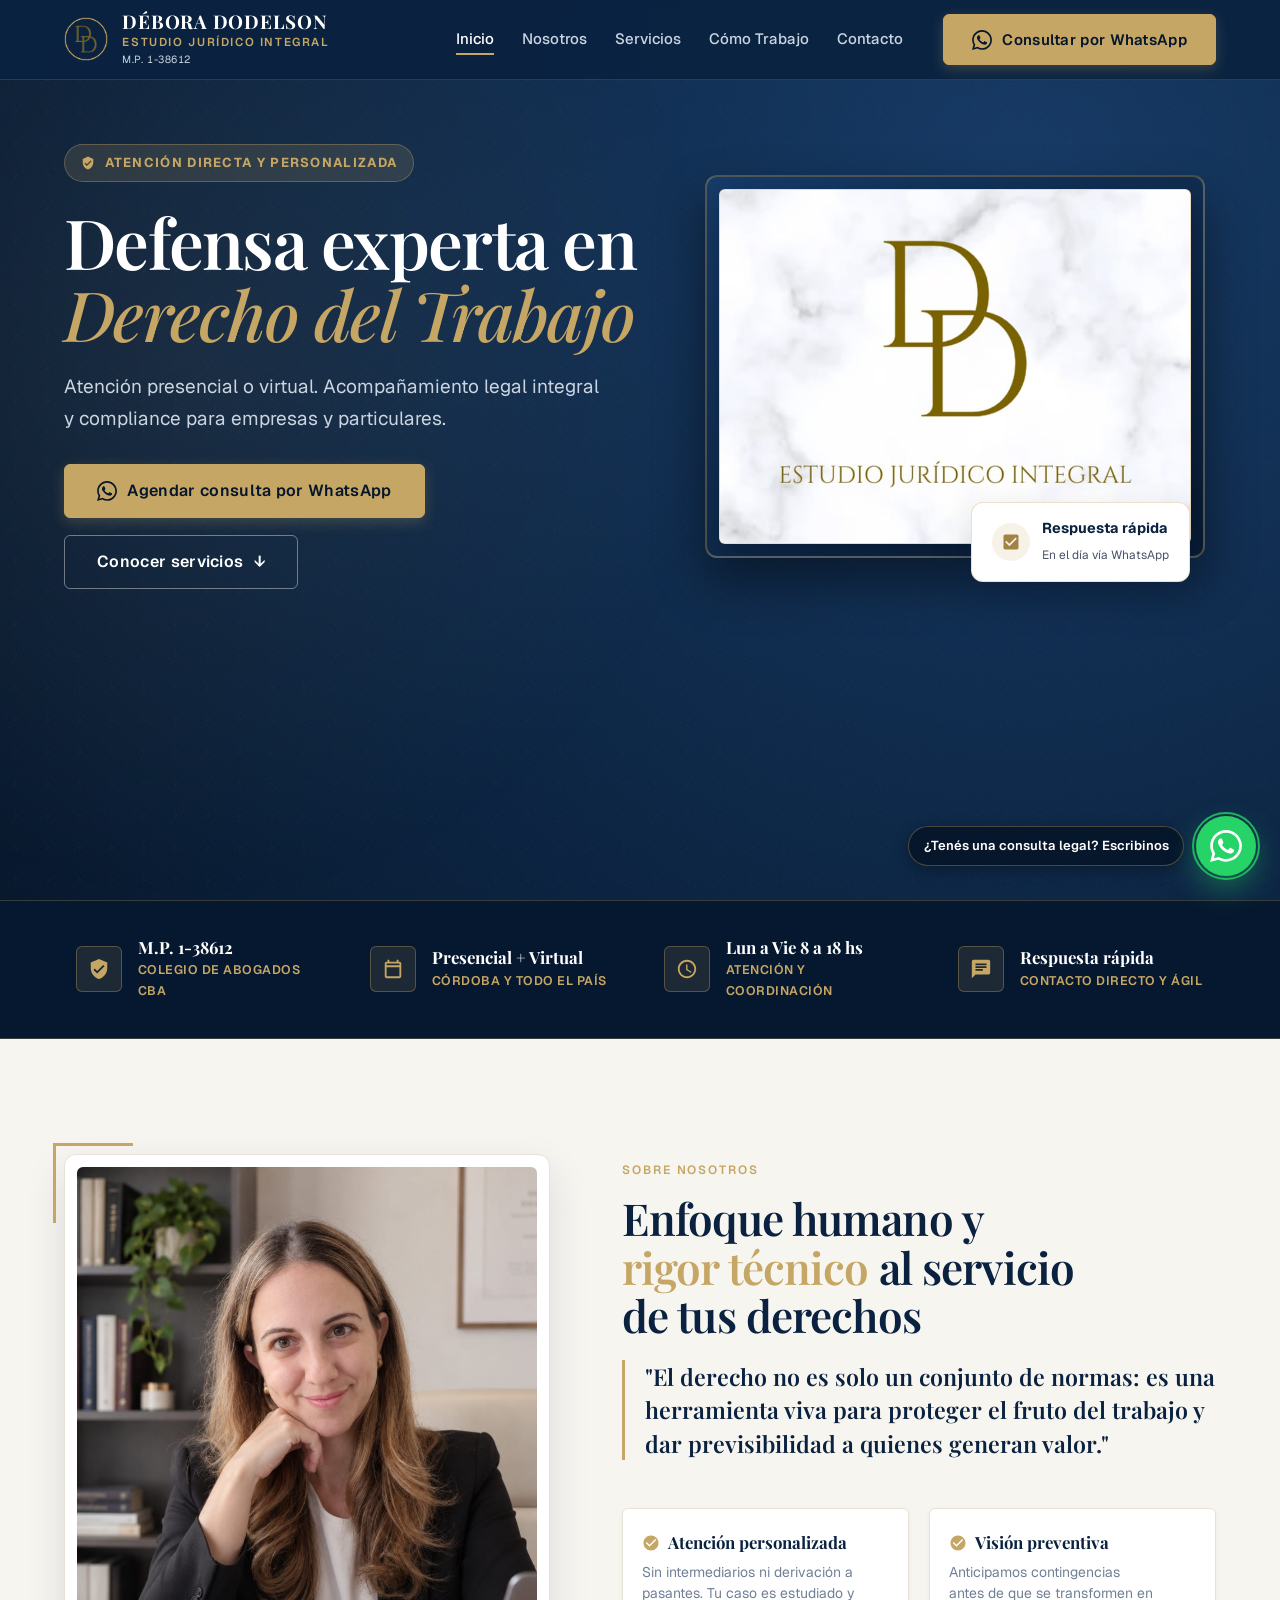
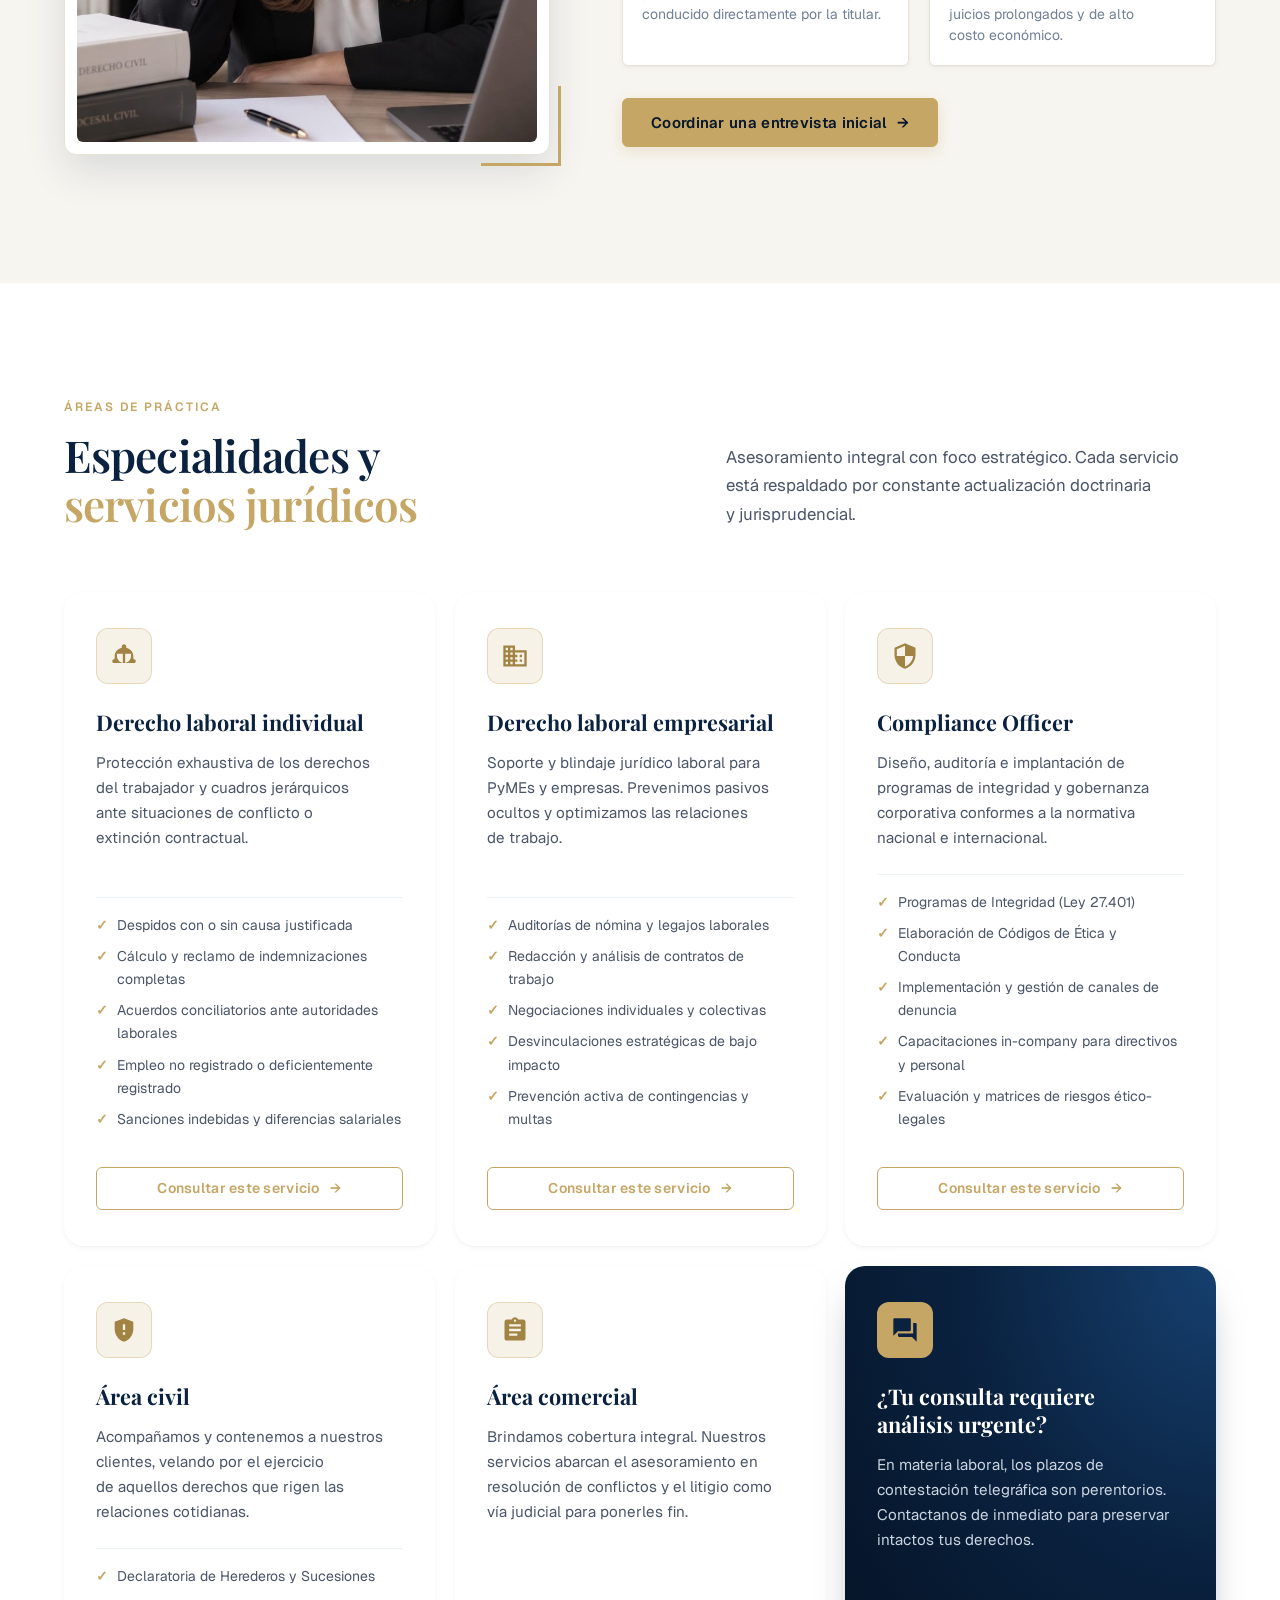
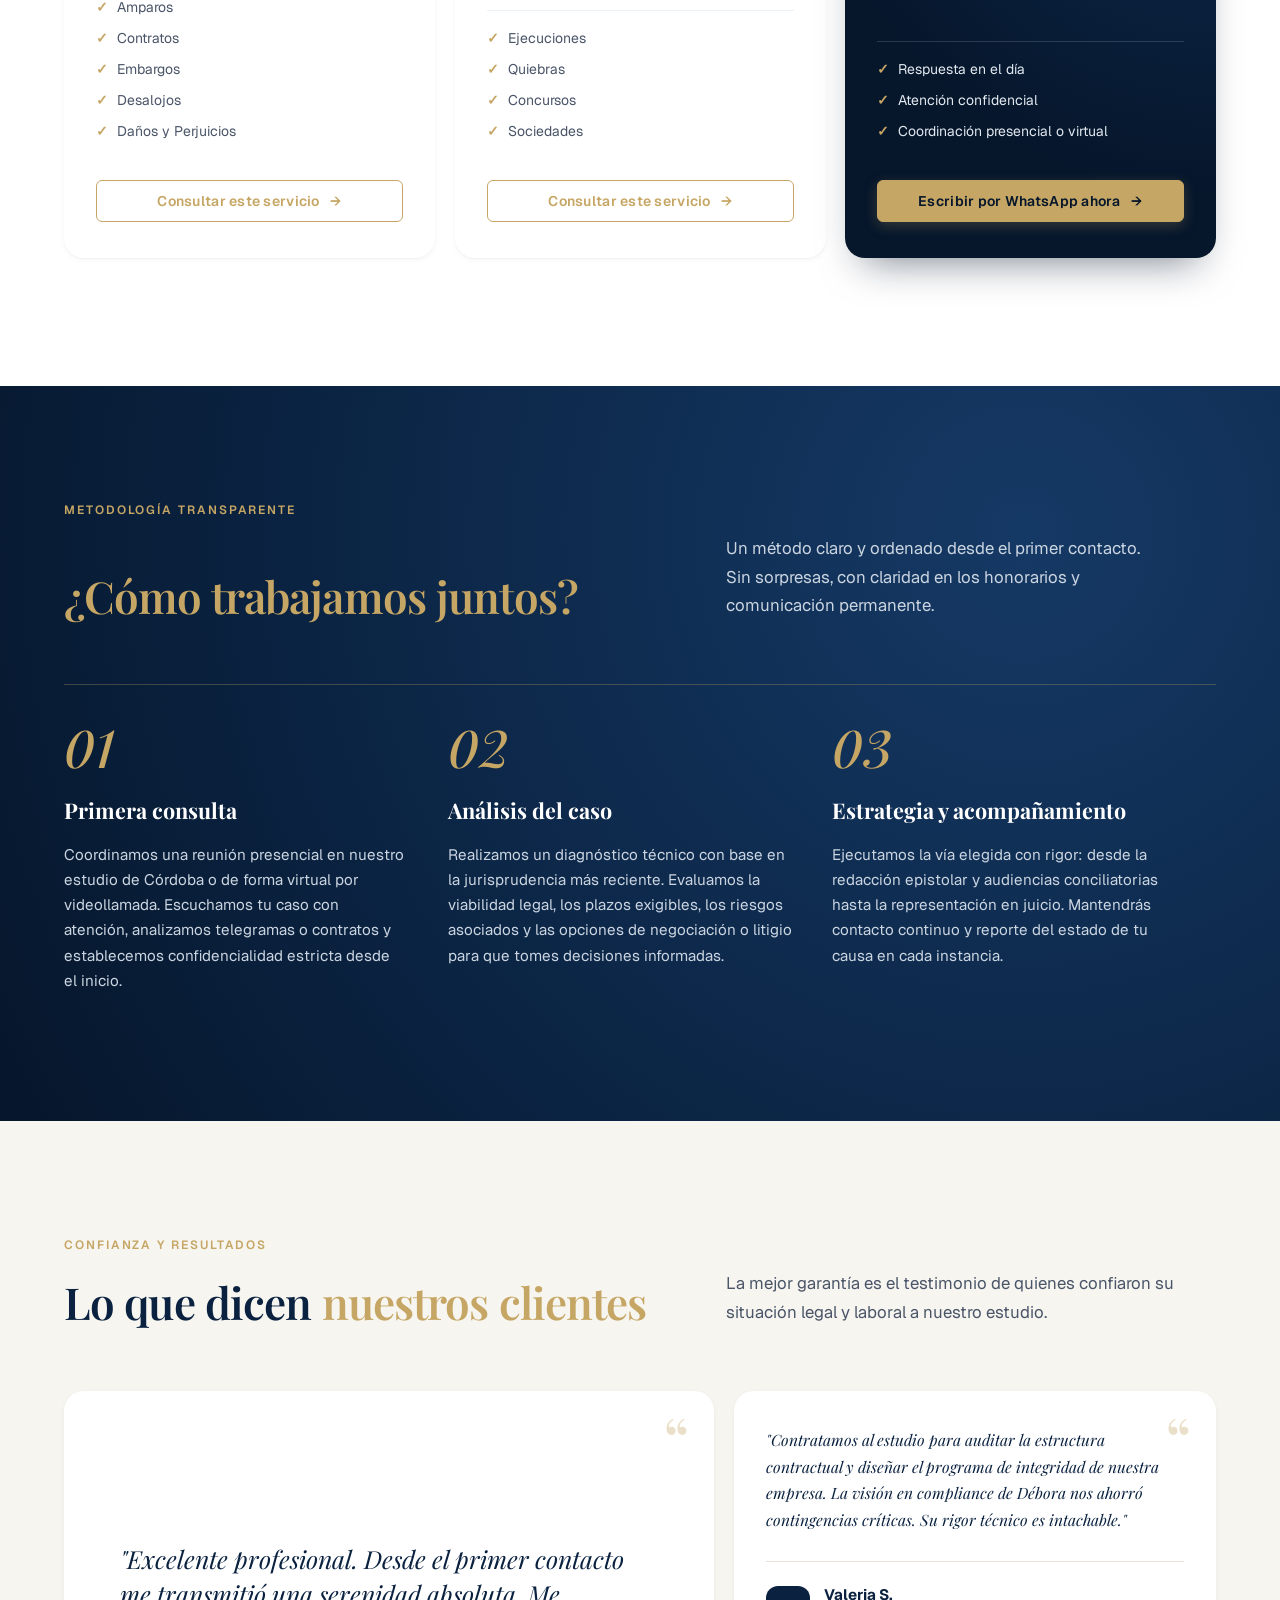
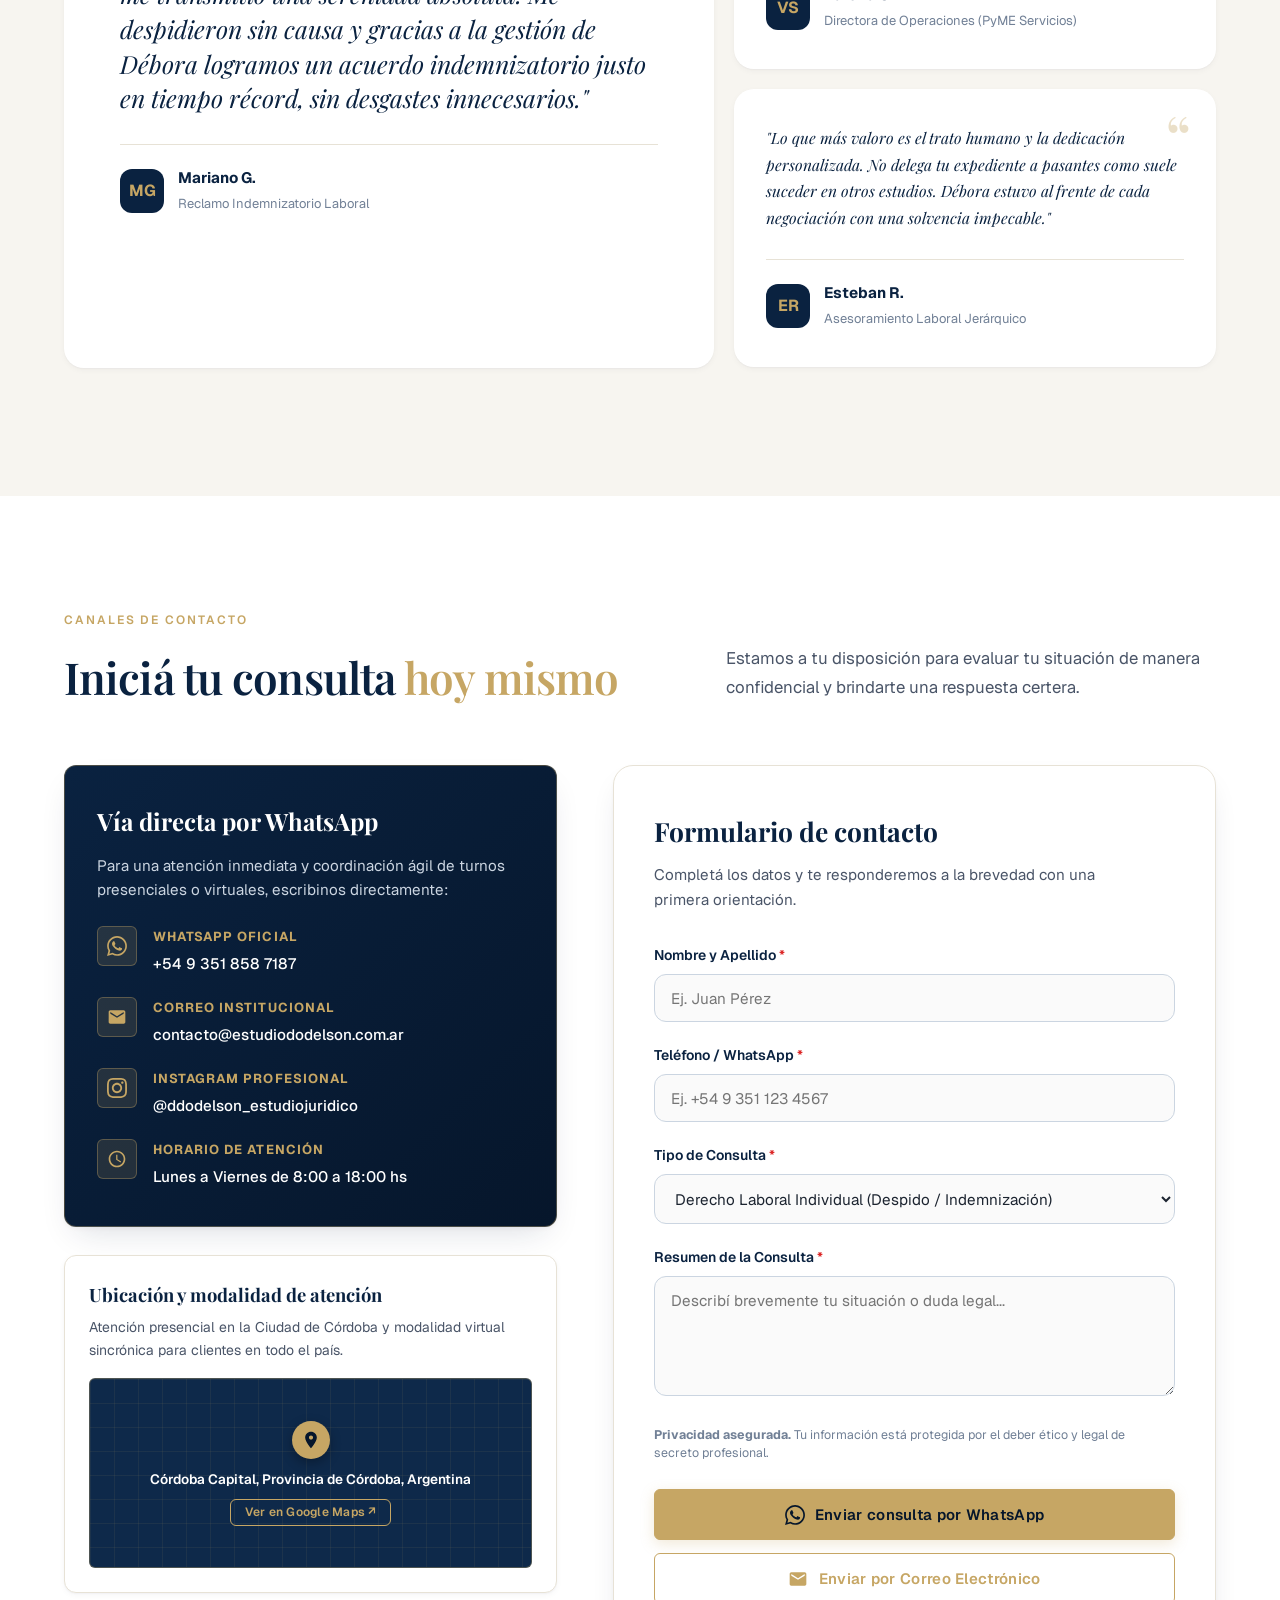
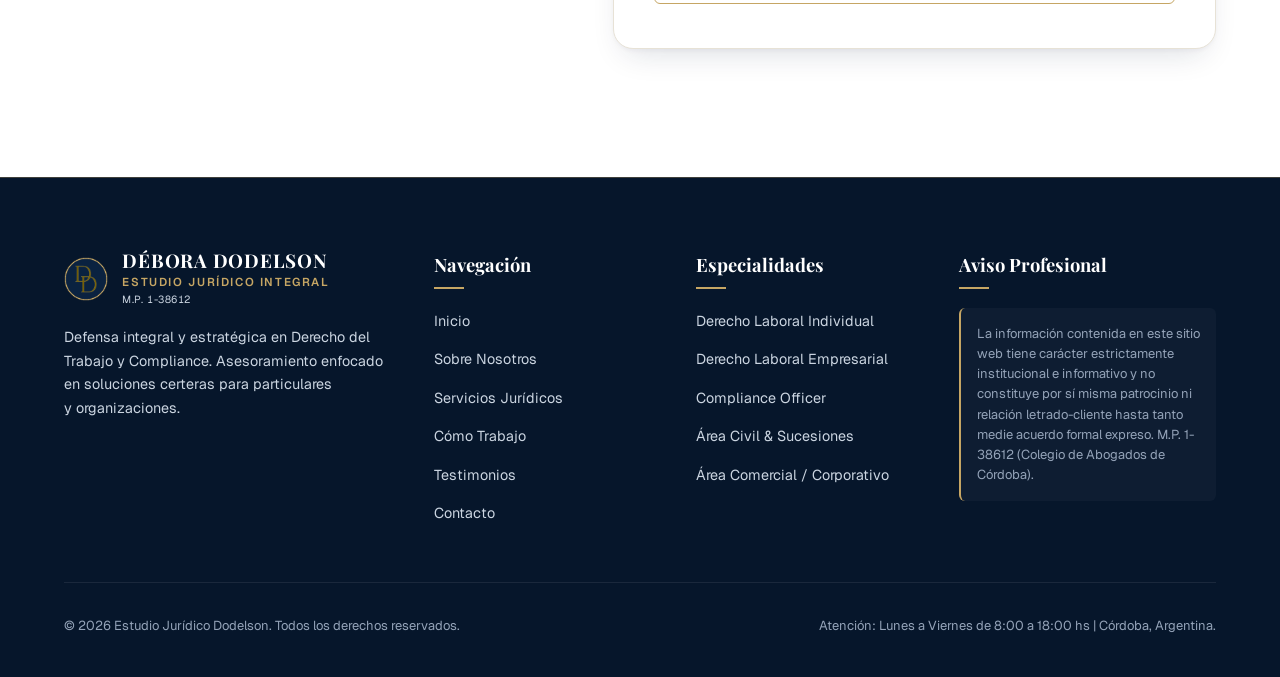
==== commit 532e5de6: "feat: update contact email to contacto@estudiododelson.com.ar" ====
--- a/index.html
+++ b/index.html
@@ -12,7 +12,7 @@
   <meta name="keywords" content="abogada laboralista cordoba, derecho del trabajo cordoba, despidos e indemnizaciones, compliance officer cordoba, debora dodelson abogada, estudio juridico integral cordoba, asesoramiento laboral empresas">
   <meta name="author" content="Estudio Jurídico Dodelson">
   <meta name="robots" content="index, follow">
-  <link rel="canonical" href="https://cristoabl.github.io/abogadebo/">
+  <link rel="canonical" href="https://estudiododelson.com.ar/">
 
   <!-- Favicon & Touch Icons -->
   <link rel="icon" type="image/x-icon" href="favicon.ico">
@@ -23,11 +23,11 @@
   <!-- Open Graph / WhatsApp / Facebook Preview -->
   <meta property="og:type" content="website">
   <meta property="og:site_name" content="Estudio Jurídico Dodelson">
-  <meta property="og:url" content="https://cristoabl.github.io/abogadebo/">
+  <meta property="og:url" content="https://estudiododelson.com.ar/">
   <meta property="og:title" content="Dra. Débora Dodelson | Estudio Jurídico Integral">
-  <meta property="og:description" content="Especialista en Derecho del Trabajo, Compliance, Civil y Comercial. Atención presencial y virtual en Córdoba y todo el país. M.P. 1-38612. Consultá por WhatsApp.">
-  <meta property="og:image" content="https://cristoabl.github.io/abogadebo/assets/images/og-image.jpg">
-  <meta property="og:image:secure_url" content="https://cristoabl.github.io/abogadebo/assets/images/og-image.jpg">
+  <meta property="og:description" content="Derecho del Trabajo, Compliance, Civil y Comercial. Atención presencial y virtual en Córdoba.">
+  <meta property="og:image" content="https://estudiododelson.com.ar/assets/images/og-image.jpg?v=2">
+  <meta property="og:image:secure_url" content="https://estudiododelson.com.ar/assets/images/og-image.jpg?v=2">
   <meta property="og:image:type" content="image/jpeg">
   <meta property="og:image:width" content="1200">
   <meta property="og:image:height" content="630">
@@ -36,10 +36,10 @@
 
   <!-- Twitter Meta -->
   <meta name="twitter:card" content="summary_large_image">
-  <meta name="twitter:url" content="https://cristoabl.github.io/abogadebo/">
+  <meta name="twitter:url" content="https://estudiododelson.com.ar/">
   <meta name="twitter:title" content="Dra. Débora Dodelson | Estudio Jurídico Integral">
-  <meta name="twitter:description" content="Especialista en Derecho del Trabajo, Compliance, Civil y Comercial. M.P. 1-38612. Consultá por WhatsApp.">
-  <meta name="twitter:image" content="https://cristoabl.github.io/abogadebo/assets/images/og-image.jpg">
+  <meta name="twitter:description" content="Derecho del Trabajo, Compliance, Civil y Comercial. Atención presencial y virtual en Córdoba.">
+  <meta name="twitter:image" content="https://estudiododelson.com.ar/assets/images/og-image.jpg?v=2">
 
   <!-- Google Fonts: Playfair Display + Inter -->
   <link rel="preconnect" href="https://fonts.googleapis.com">
@@ -55,10 +55,10 @@
     "@context": "https://schema.org",
     "@type": "LegalService",
     "name": "Estudio Jurídico Integral - Dra. Débora Dodelson",
-    "image": "https://cristoabl.github.io/abogadebo/assets/images/debora-dodelson.jpg",
-    "url": "https://cristoabl.github.io/abogadebo/",
+    "image": "https://estudiododelson.com.ar/assets/images/debora-dodelson.jpg",
+    "url": "https://estudiododelson.com.ar/",
     "telephone": "+5493518587187",
-    "email": "abog.dodelson.debora@gmail.com",
+    "email": "contacto@estudiododelson.com.ar",
     "priceRange": "$$",
     "address": {
       "@type": "PostalAddress",
@@ -711,7 +711,7 @@
                   </div>
                   <div class="channel-content">
                     <strong>Correo Institucional</strong>
-                    <a href="mailto:abog.dodelson.debora@gmail.com">abog.dodelson.debora@gmail.com</a>
+                    <a href="mailto:contacto@estudiododelson.com.ar">contacto@estudiododelson.com.ar</a>
                   </div>
                 </div>
 
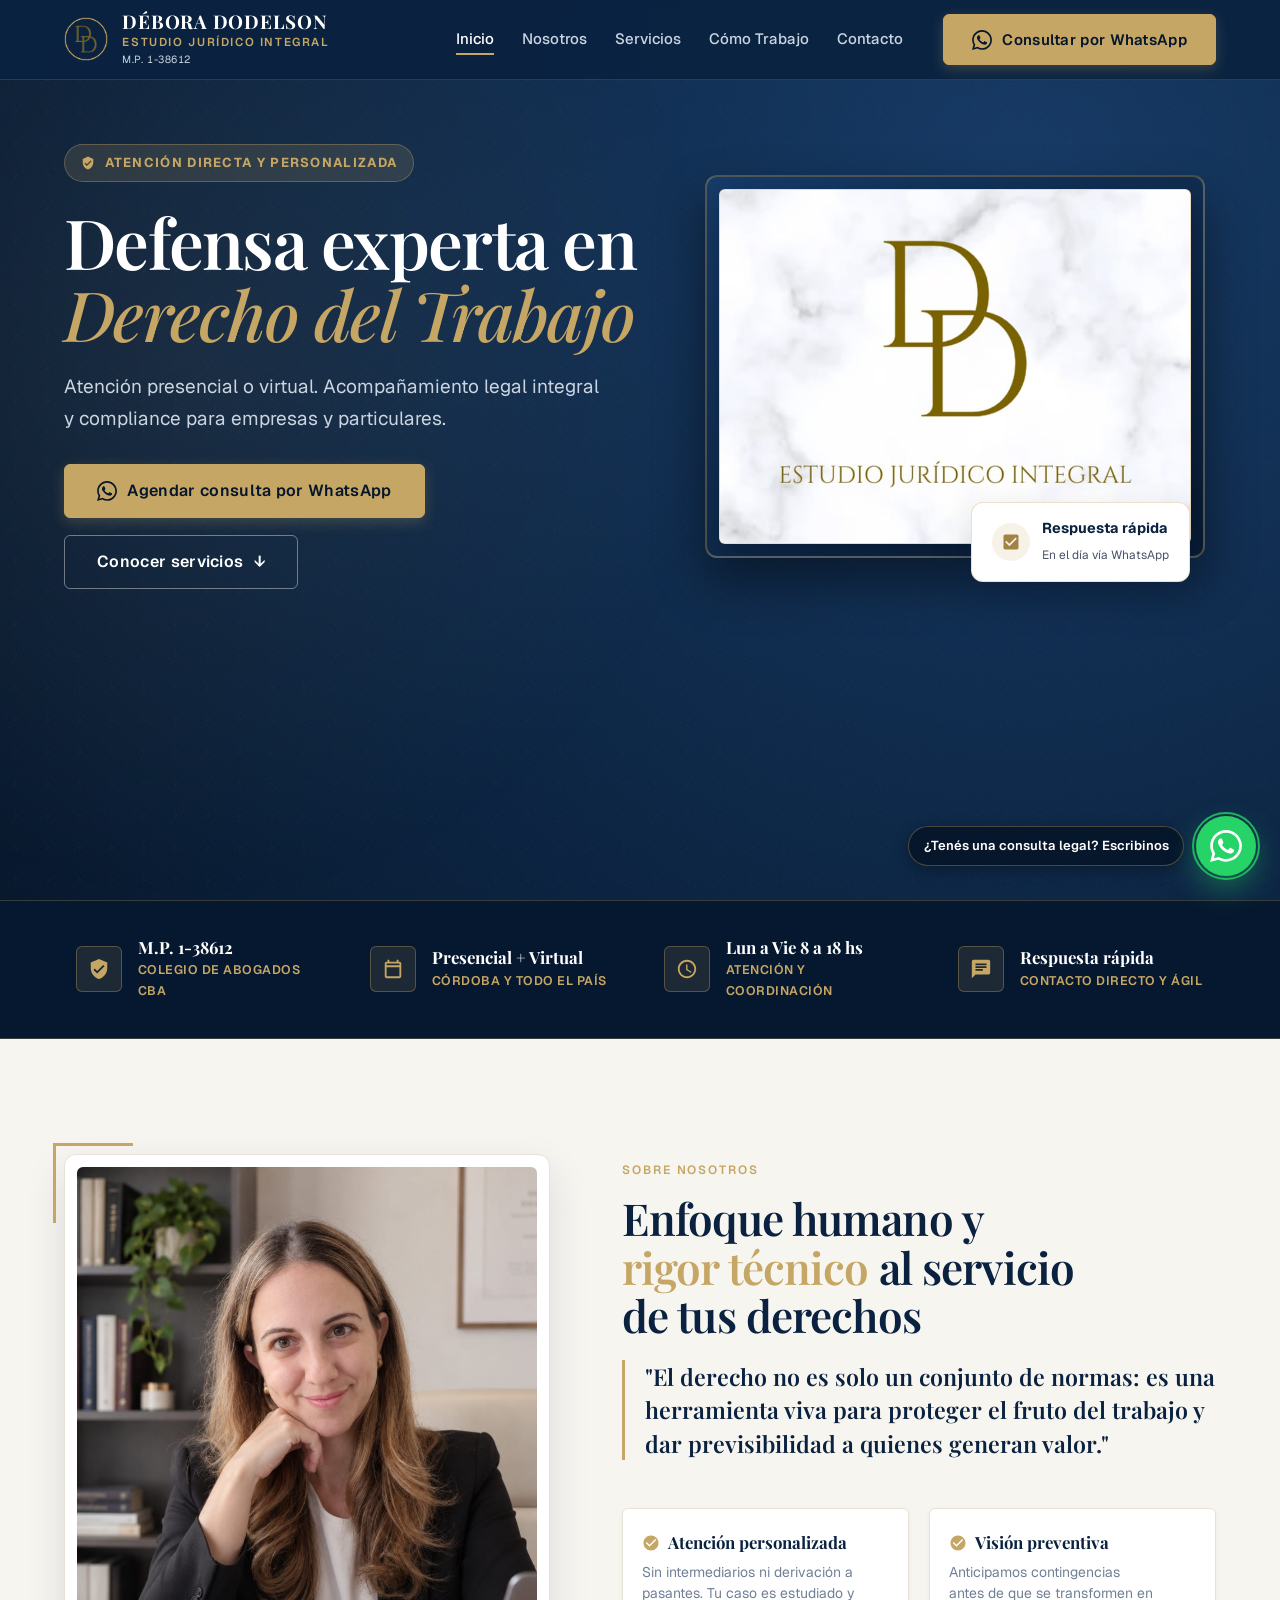
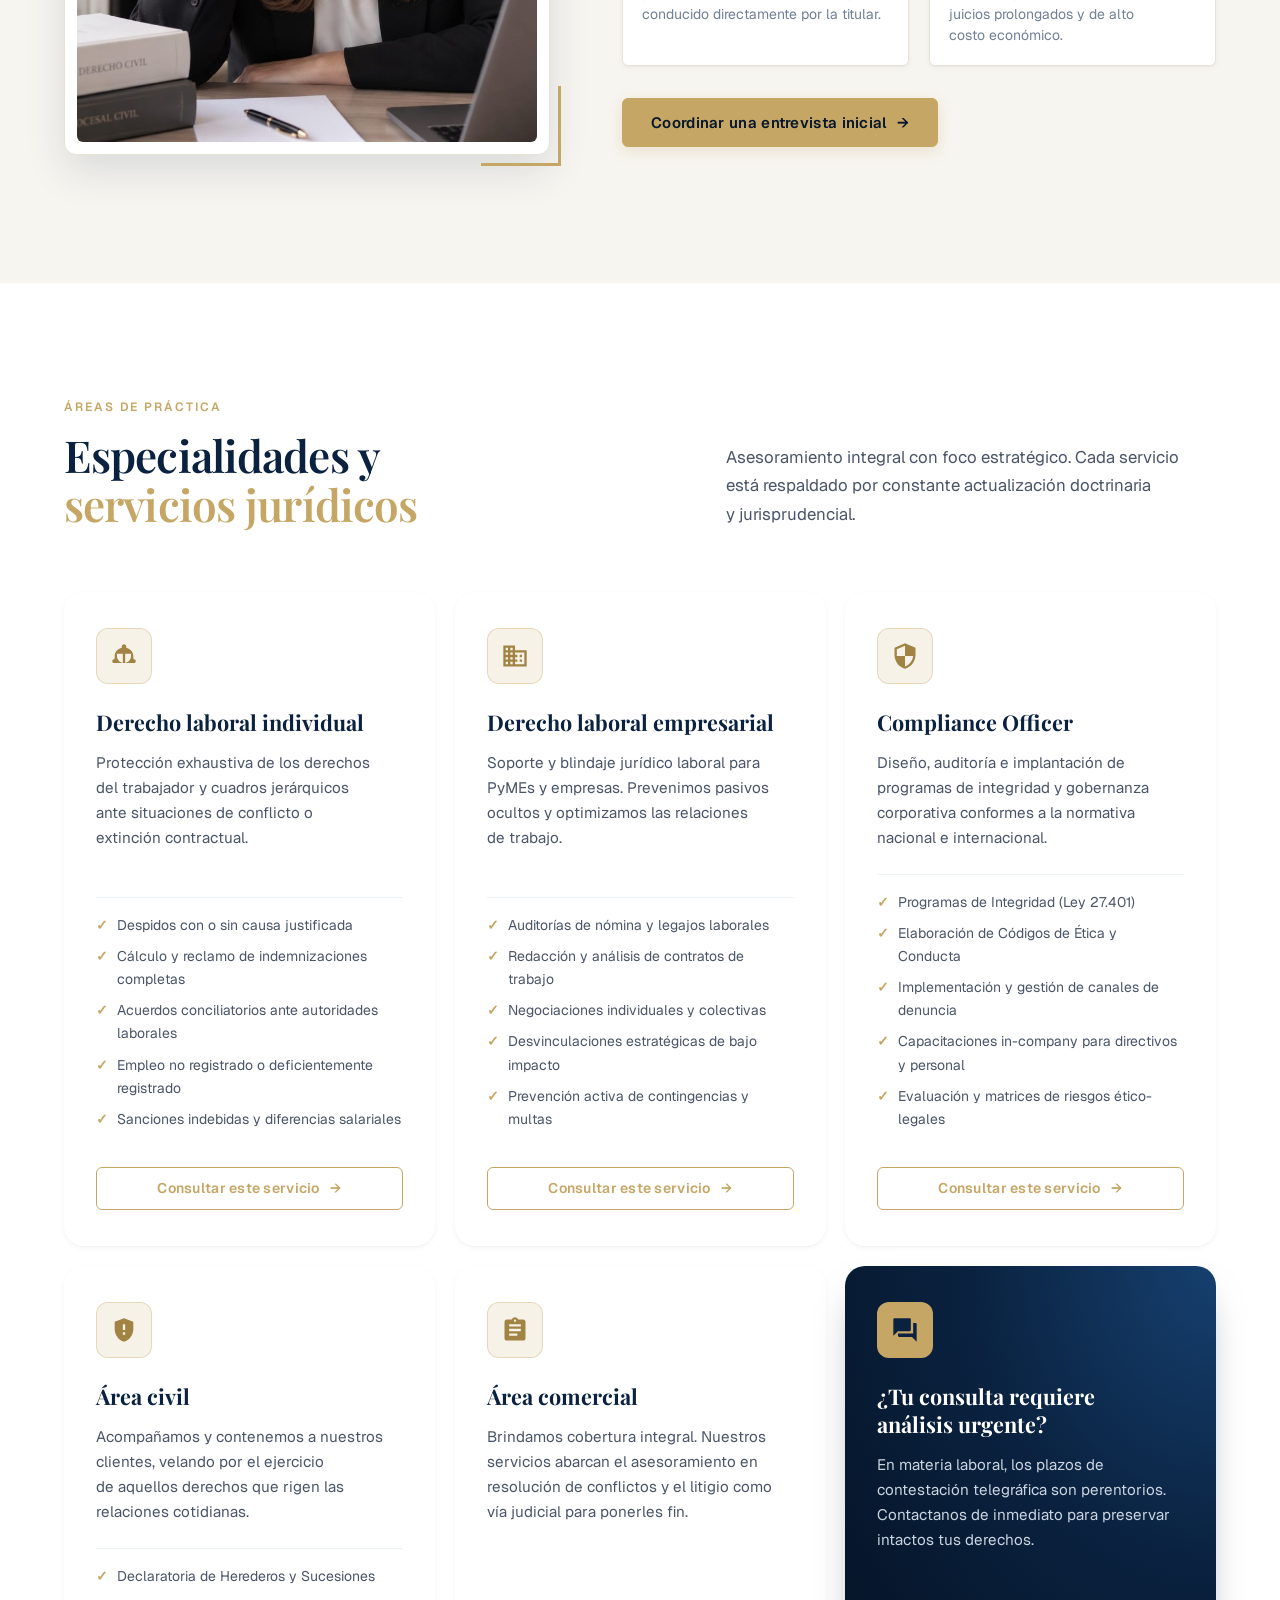
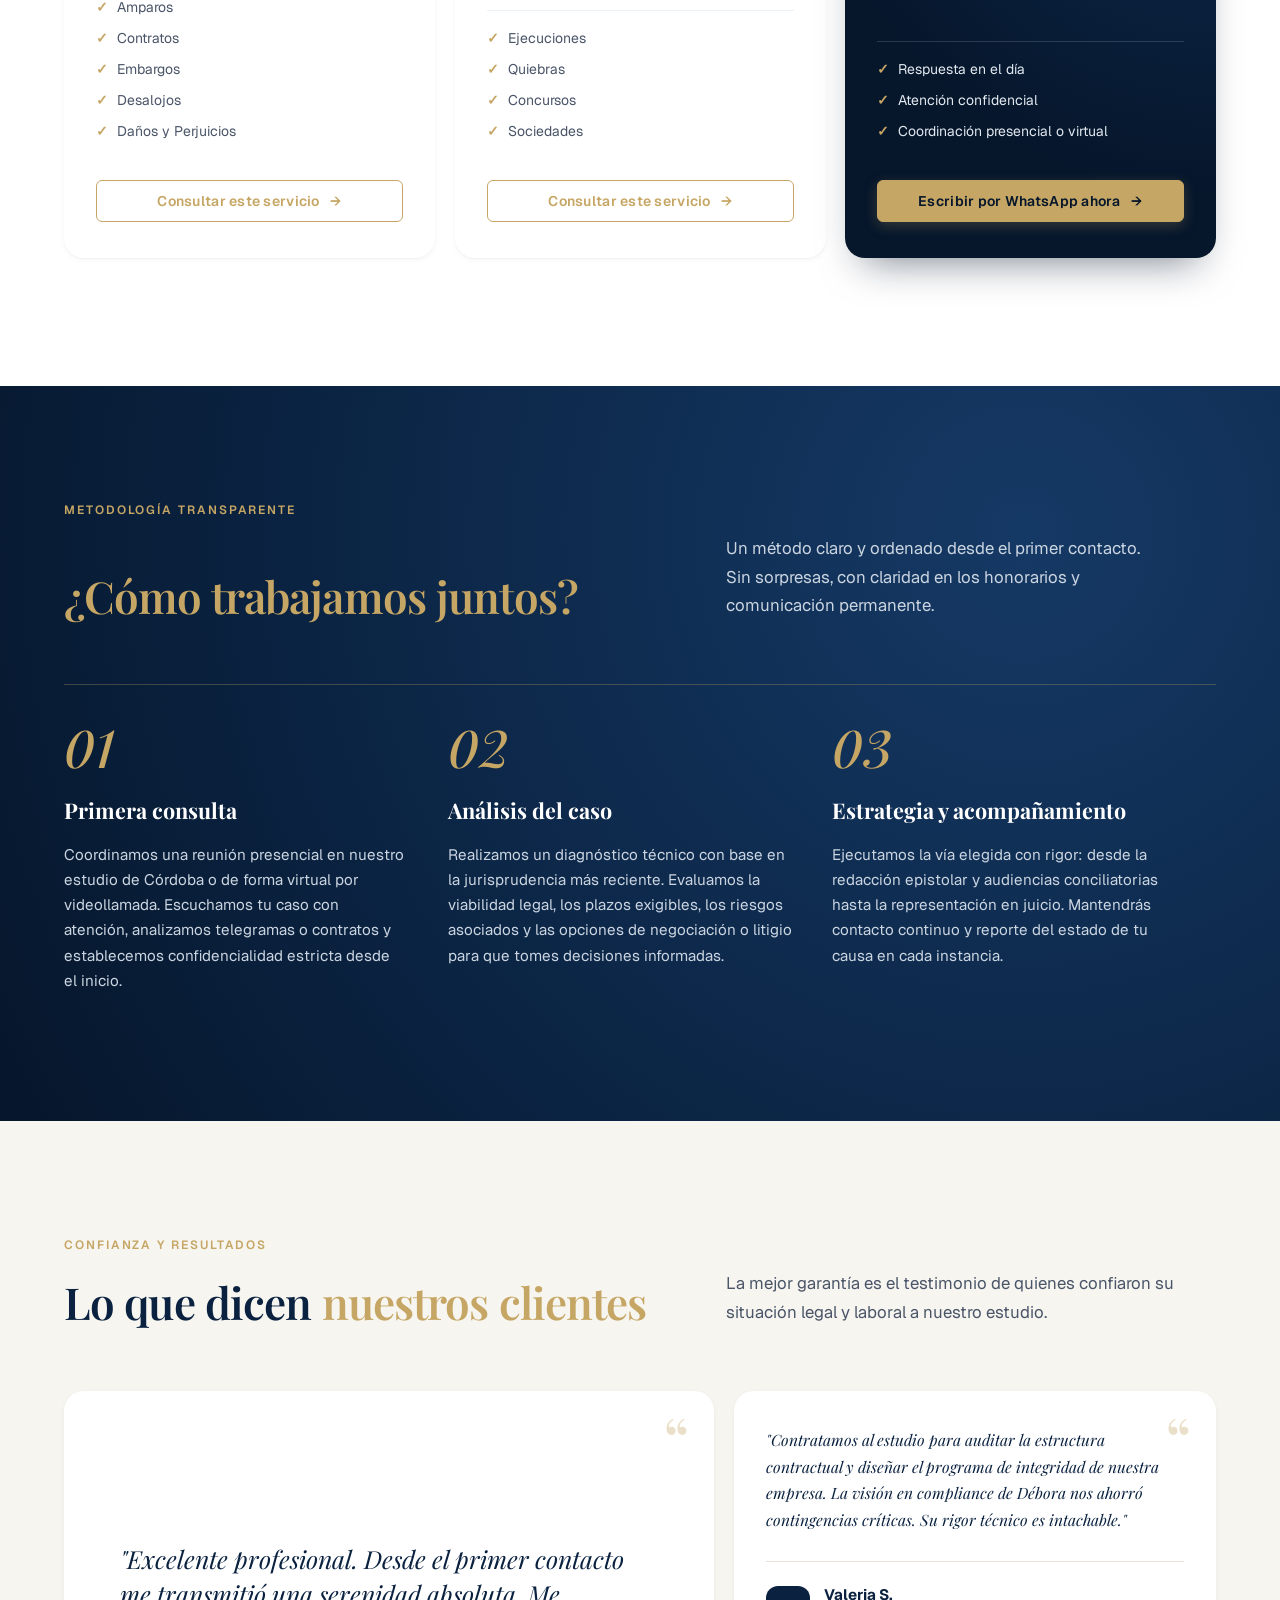
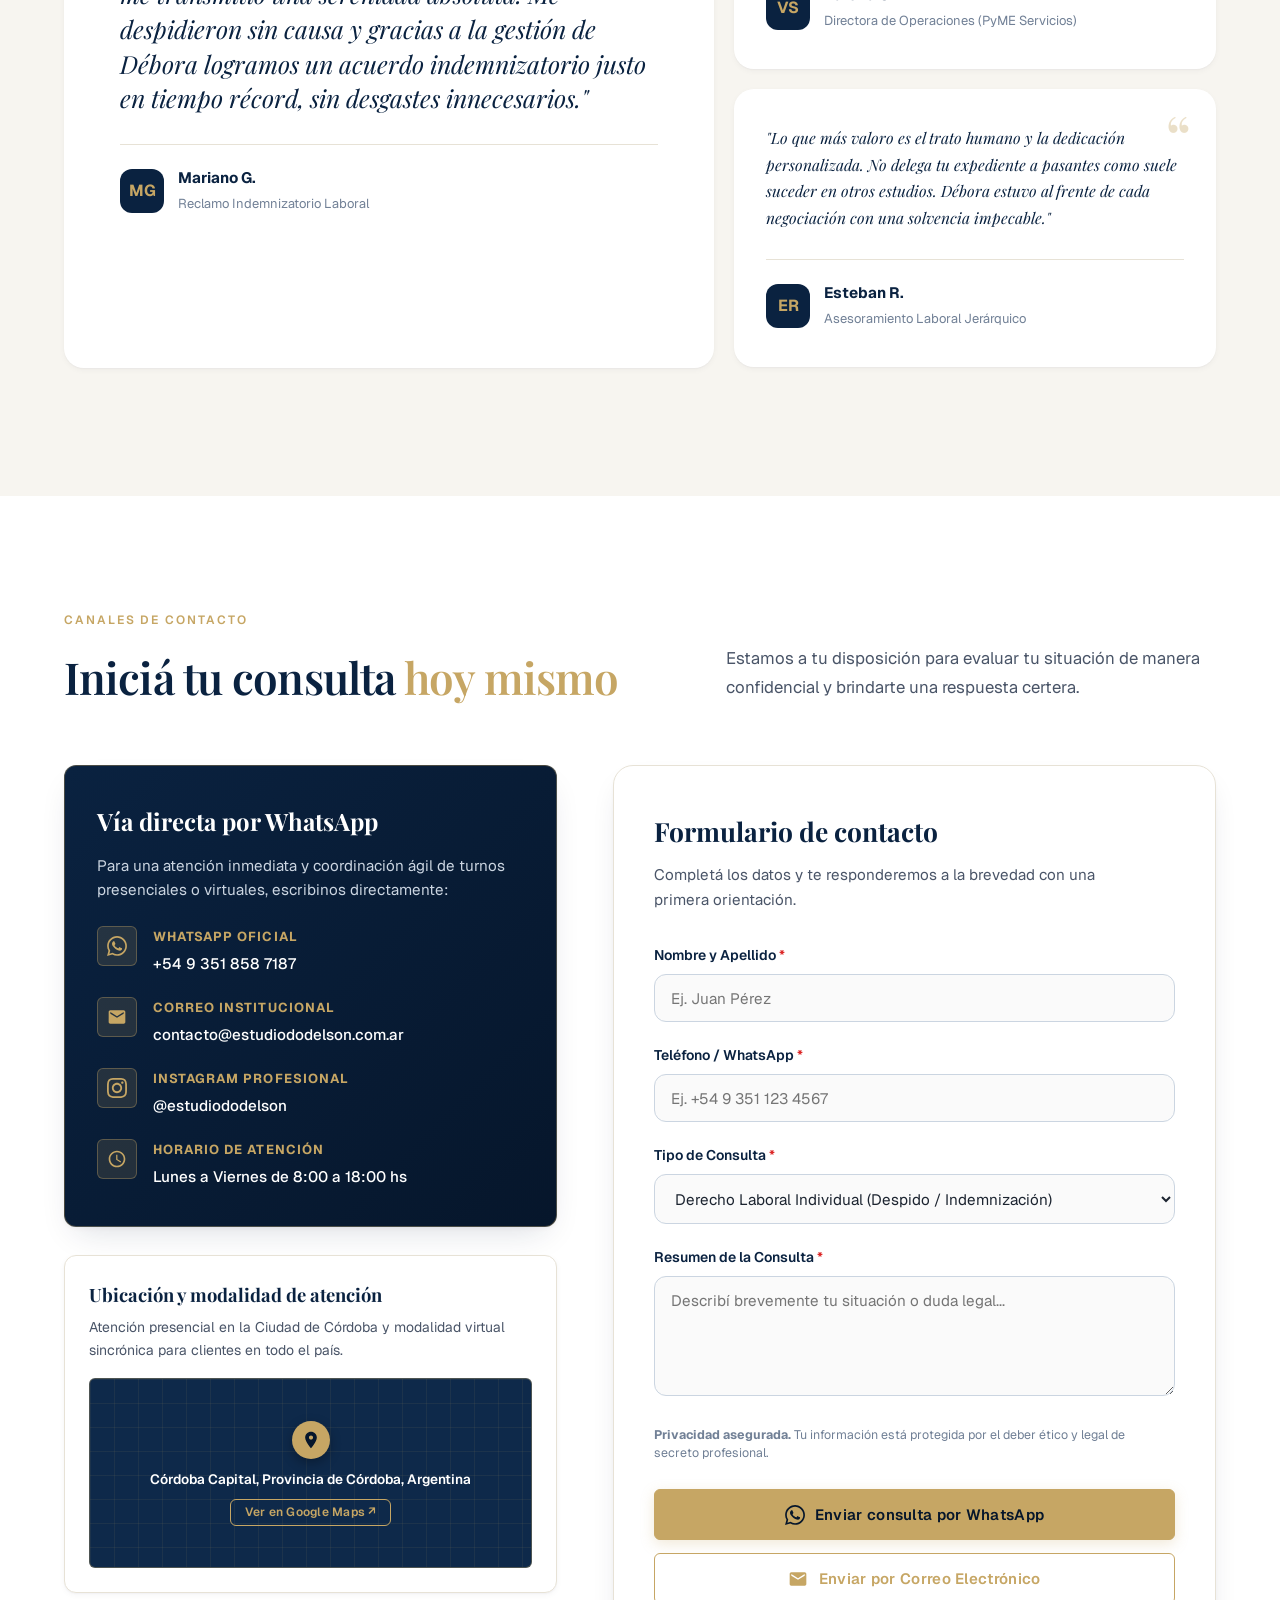
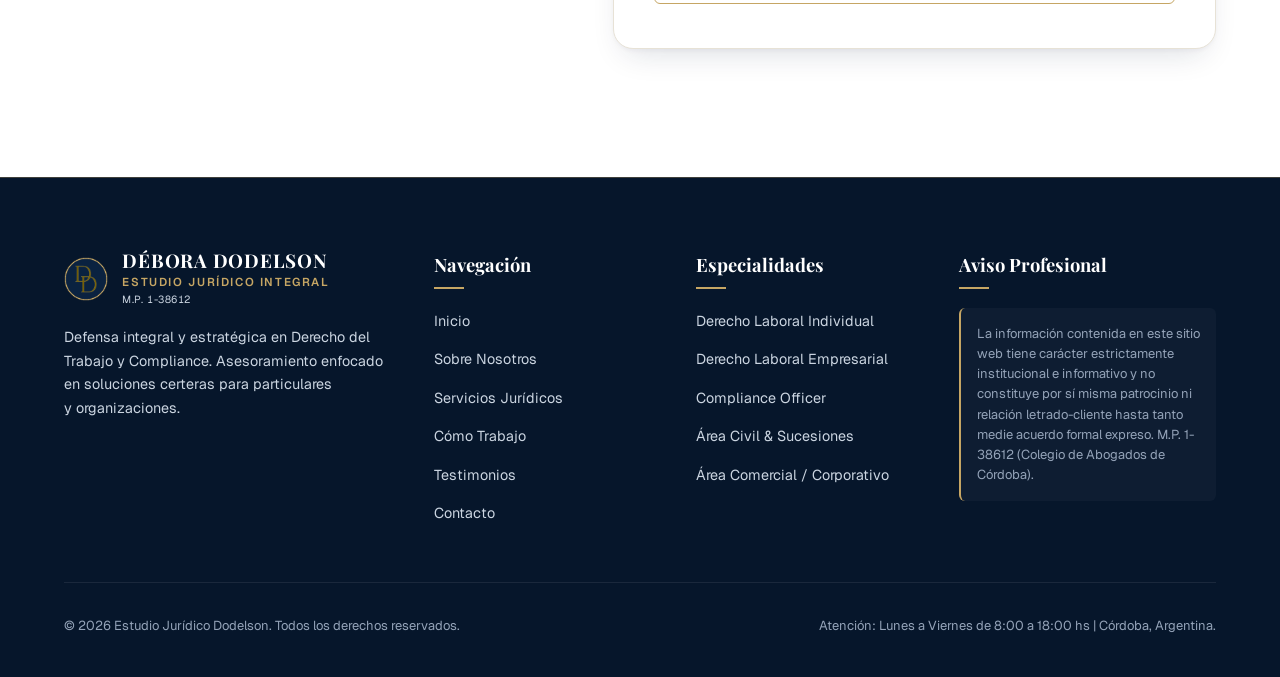
==== commit 4cd2951f: "feat: update Instagram profile to instagram.com/estudiododelson" ====
--- a/index.html
+++ b/index.html
@@ -93,7 +93,7 @@
       "hasCredential": "M.P. 1-38612 (Colegio de Abogados de Córdoba)"
     },
     "sameAs": [
-      "https://www.instagram.com/ddodelson_estudiojuridico/",
+      "https://www.instagram.com/estudiododelson/",
       "https://wa.me/5493518587187"
     ]
   }
@@ -723,8 +723,8 @@
                   </div>
                   <div class="channel-content">
                     <strong>Instagram Profesional</strong>
-                    <a href="https://www.instagram.com/ddodelson_estudiojuridico/" target="_blank" rel="noopener noreferrer">
-                      @ddodelson_estudiojuridico
+                    <a href="https://www.instagram.com/estudiododelson/" target="_blank" rel="noopener noreferrer">
+                      @estudiododelson
                     </a>
                   </div>
                 </div>
